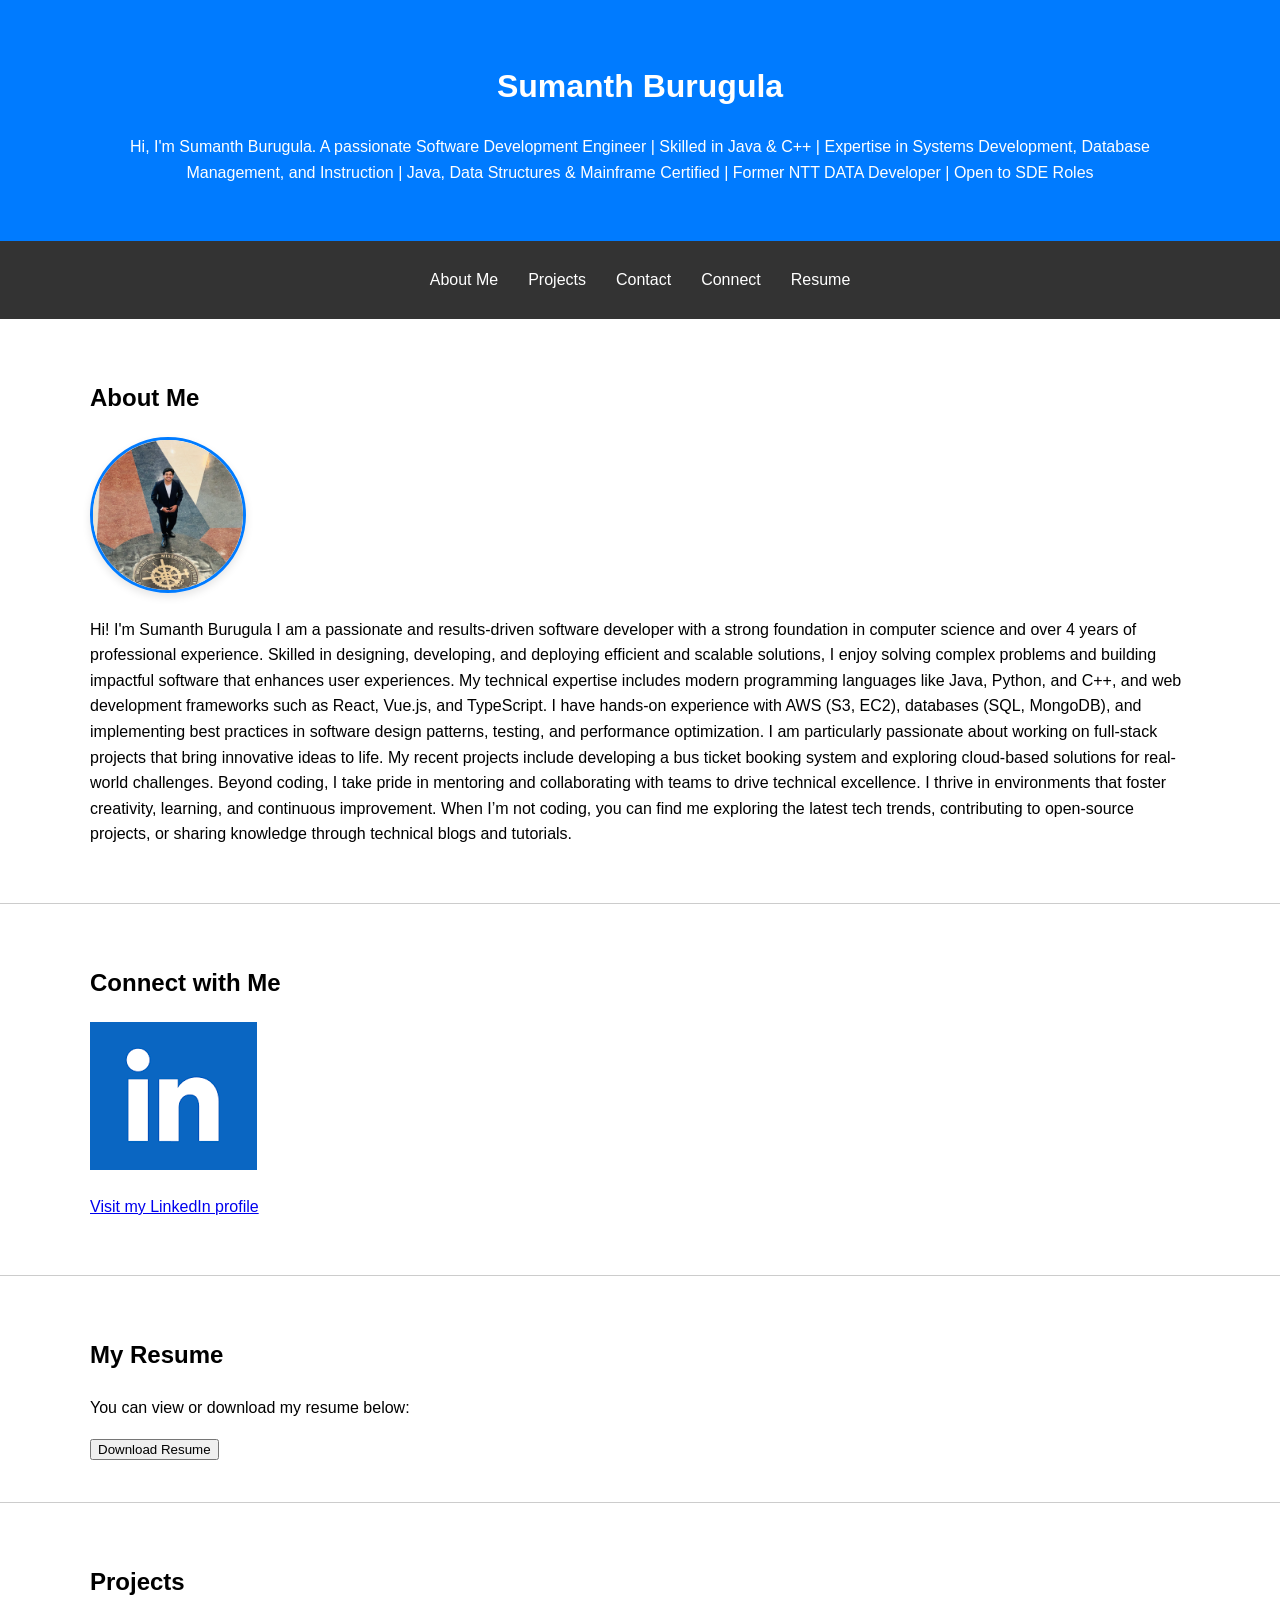
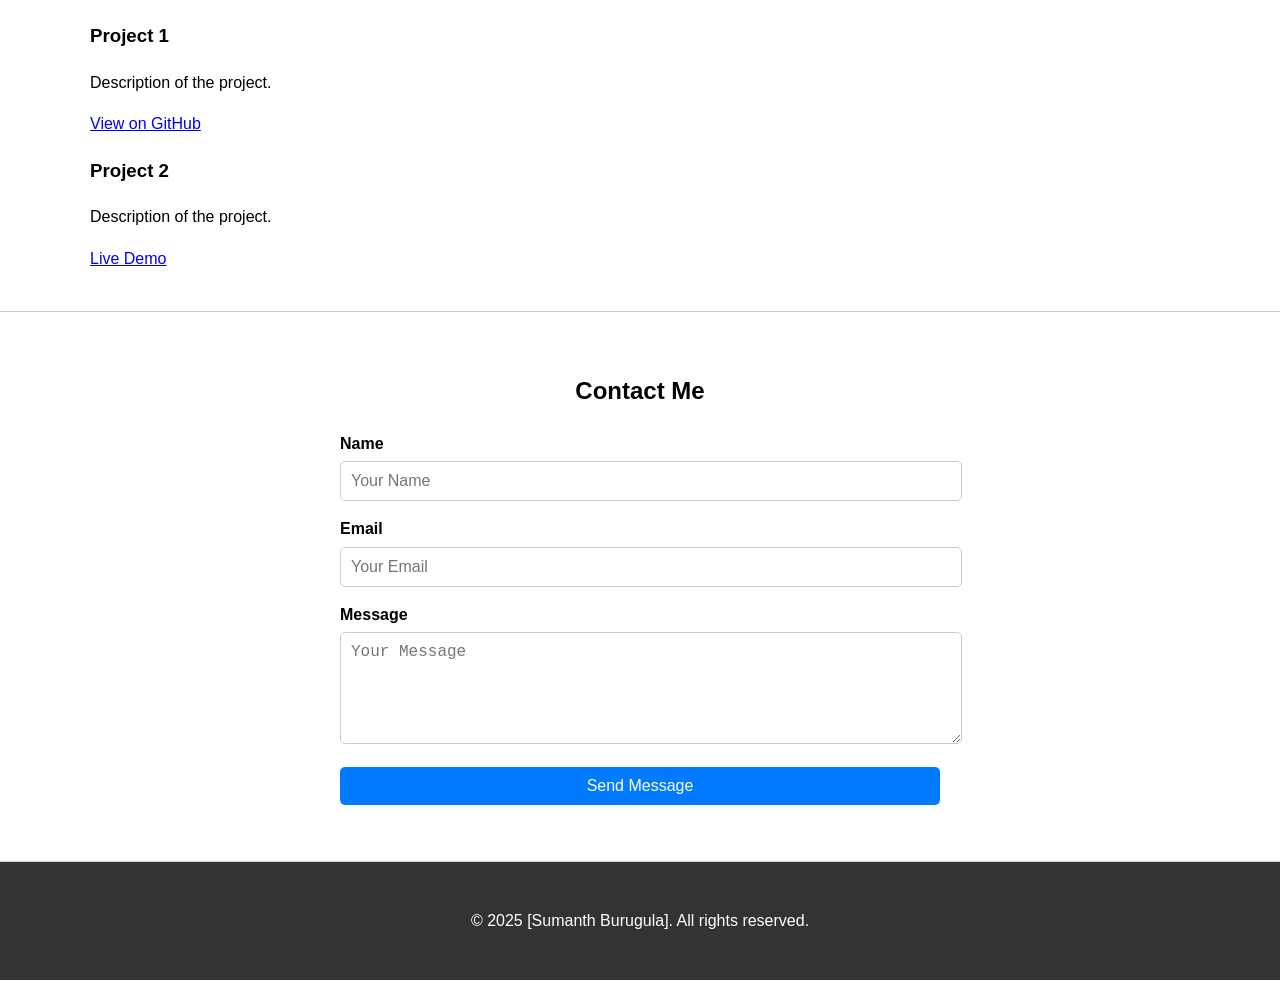
==== index.html @ 8350d774 "Portfoli" ====
<!DOCTYPE html>
<html lang="en">
<head>
  <meta charset="UTF-8">
  <meta name="viewport" content="width=device-width, initial-scale=1.0">
  <meta name="description" content="Your Portfolio">
  <title>Sumanth's Portfolio</title>
  <link rel="stylesheet" href="styles/styles.css">
</head>
<body>
  <header>
    <div class="container">
      <h1>Sumanth Burugula</h1>
      <p>Hi, I'm Sumanth Burugula. A passionate Software Development Engineer | Skilled in Java & C++ | Expertise in Systems Development, Database Management, and Instruction | Java, Data Structures & Mainframe Certified | Former NTT DATA Developer | Open to SDE Roles</p>
    </div>
  </header>
  

  <nav>
    <ul>
      <li><a href="#about">About Me</a></li>
      <li><a href="#projects">Projects</a></li>
      <li><a href="#contact">Contact</a></li>
      <li><a href="#connect">Connect</a></li>
      <li><a href="#resume">Resume</a></li>


    </ul>
  </nav>

  <section id="about">
    <div class="container">
      <h2>About Me</h2>
      <img src="images/Myimage.JPG" alt="Your Name" class="profile-picture">
      <p>Hi! I'm Sumanth Burugula
        I am a passionate and results-driven software developer with a strong foundation in computer science and over 4 years of professional experience. Skilled in designing, developing, and deploying efficient and scalable solutions, I enjoy solving complex problems and building impactful software that enhances user experiences.

My technical expertise includes modern programming languages like Java, Python, and C++, and web development frameworks such as React, Vue.js, and TypeScript. I have hands-on experience with AWS (S3, EC2), databases (SQL, MongoDB), and implementing best practices in software design patterns, testing, and performance optimization.

I am particularly passionate about working on full-stack projects that bring innovative ideas to life. My recent projects include developing a bus ticket booking system and exploring cloud-based solutions for real-world challenges.

Beyond coding, I take pride in mentoring and collaborating with teams to drive technical excellence. I thrive in environments that foster creativity, learning, and continuous improvement.

When I’m not coding, you can find me exploring the latest tech trends, contributing to open-source projects, or sharing knowledge through technical blogs and tutorials.   </div>
  </section>
  <section id="connect">
    <div class="container">
      <h2>Connect with Me</h2>
      <a href="https://www.linkedin.com/in/sumanth-reddy-burugula/" target="_blank">
        <img src="images/linkedin.png" alt="My LinkedIn Profile" class="linkedin-image">
      </a>
      <p>
        <a href="https://www.linkedin.com/in/sumanth-reddy-burugula/" target="_blank">
          Visit my LinkedIn profile
        </a>
      </p>
    </div>
  </section>

  <section id="resume">
    <div class="container">
      <h2>My Resume</h2>
      <p>You can view or download my resume below:</p>
      <a href="files/Resume_Sumanth_B.pdf" download="My_Resume.pdf" class="btn">
        <button>Download Resume</button>
      </a>
    </div>
  </section>
  
  

  <section id="projects">
    <div class="container">
      <h2>Projects</h2>
      <div class="project">
        <h3>Project 1</h3>
        <p>Description of the project.</p>
        <a href="https://github.com/sumanth-burugula/sumanth-burugula" target="_blank">View on GitHub</a>
      </div>
      <div class="project">
        <h3>Project 2</h3>
        <p>Description of the project.</p>
        <a href="Project_Demo_Sample.mp4" target="_blank">Live Demo</a>
      </div>
    </div>
  </section>

  <section id="contact">
    <div class="container">
      <h2>Contact Me</h2>
      <form id="contactForm" action="#" method="POST">
        <label for="name">Name</label>
        <input type="text" id="name" name="name" placeholder="Your Name" required>
  
        <label for="email">Email</label>
        <input type="email" id="email" name="email" placeholder="Your Email" required>
  
        <label for="message">Message</label>
        <textarea id="message" name="message" placeholder="Your Message" rows="5" required></textarea>
  
        <button type="submit">Send Message</button>
      </form>
      <p id="formResponse"></p>
    </div>
  </section>
  

  <footer>
    <div class="container">
      <p>&copy; 2025 [Sumanth Burugula]. All rights reserved.</p>
    </div>
  </footer>

  <script src="scripts/script.js"></script>
</body>
</html>
---- styles/styles.css ----
body {
    font-family: Arial, sans-serif;
    margin: 0;
    padding: 0;
    line-height: 1.6;
  }
  
  header {
    background: #007BFF;
    color: white;
    padding: 20px 0;
    text-align: center;
  }
  
  nav {
    background: #333;
    color: white;
    padding: 10px 0;
  }
  
  nav ul {
    list-style: none;
    display: flex;
    justify-content: center;
    padding: 0;
  }
  
  nav ul li {
    margin: 0 15px;
  }
  
  nav ul li a {
    color: white;
    text-decoration: none;
  }
  
  .container {
    max-width: 1100px;
    margin: 0 auto;
    padding: 20px;
  }
  
  section {
    padding: 20px 0;
    border-bottom: 1px solid #ccc;
  }
  
  footer {
    background: #333;
    color: white;
    text-align: center;
    padding: 10px 0;
  }
  
  form input, form textarea {
    width: 100%;
    margin-bottom: 10px;
    padding: 10px;
  }
  
  form button {
    background: #007BFF;
    color: white;
    padding: 10px 15px;
    border: none;
    cursor: pointer;
  }
  
  form button:hover {
    background: #0056b3;
  }
  #contact {
    padding: 20px 0;
    text-align: center;
  }
  
  #contact h2 {
    margin-bottom: 20px;
  }
  
  form {
    max-width: 600px;
    margin: 0 auto;
    text-align: left;
  }
  
  form label {
    display: block;
    margin-bottom: 5px;
    font-weight: bold;
  }
  
  form input, form textarea {
    width: 100%;
    padding: 10px;
    margin-bottom: 15px;
    border: 1px solid #ccc;
    border-radius: 5px;
    font-size: 16px;
  }
  
  form button {
    display: block;
    width: 100%;
    padding: 10px;
    background-color: #007BFF;
    color: white;
    border: none;
    border-radius: 5px;
    font-size: 16px;
    cursor: pointer;
  }
  
  form button:hover {
    background-color: #0056b3;
  }
  
  #formResponse {
    margin-top: 15px;
    font-size: 16px;
    color: green;
  }
  .about-content {
    display: flex;
    align-items: center;
    gap: 20px;
  }
  
  .profile-picture {
    width: 150px;
    height: 150px;
    border-radius: 50%;
    object-fit: cover;
    border: 3px solid #007BFF;
    box-shadow: 0 4px 8px rgba(0, 0, 0, 0.1);
  }
  
  .about-content p {
    flex: 1;
    font-size: 16px;
    line-height: 1.6;
    color: #333;
  }
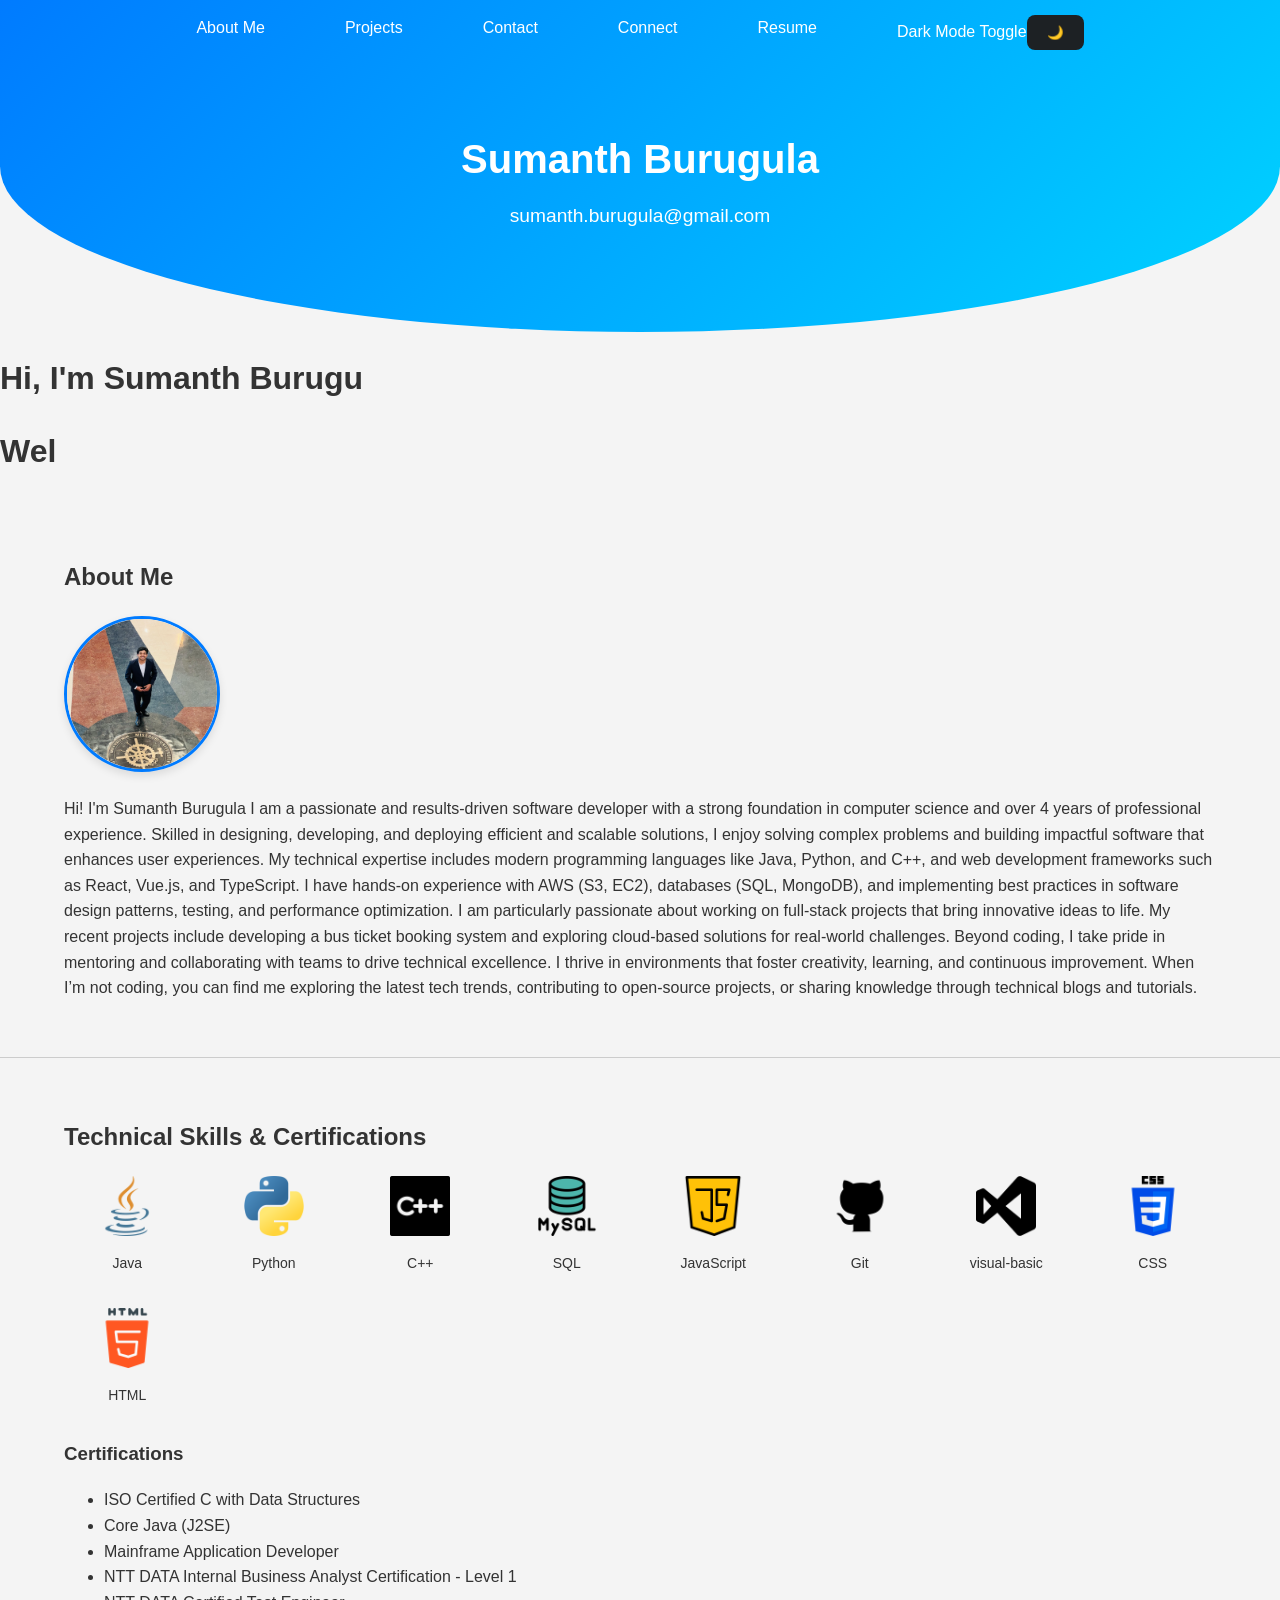
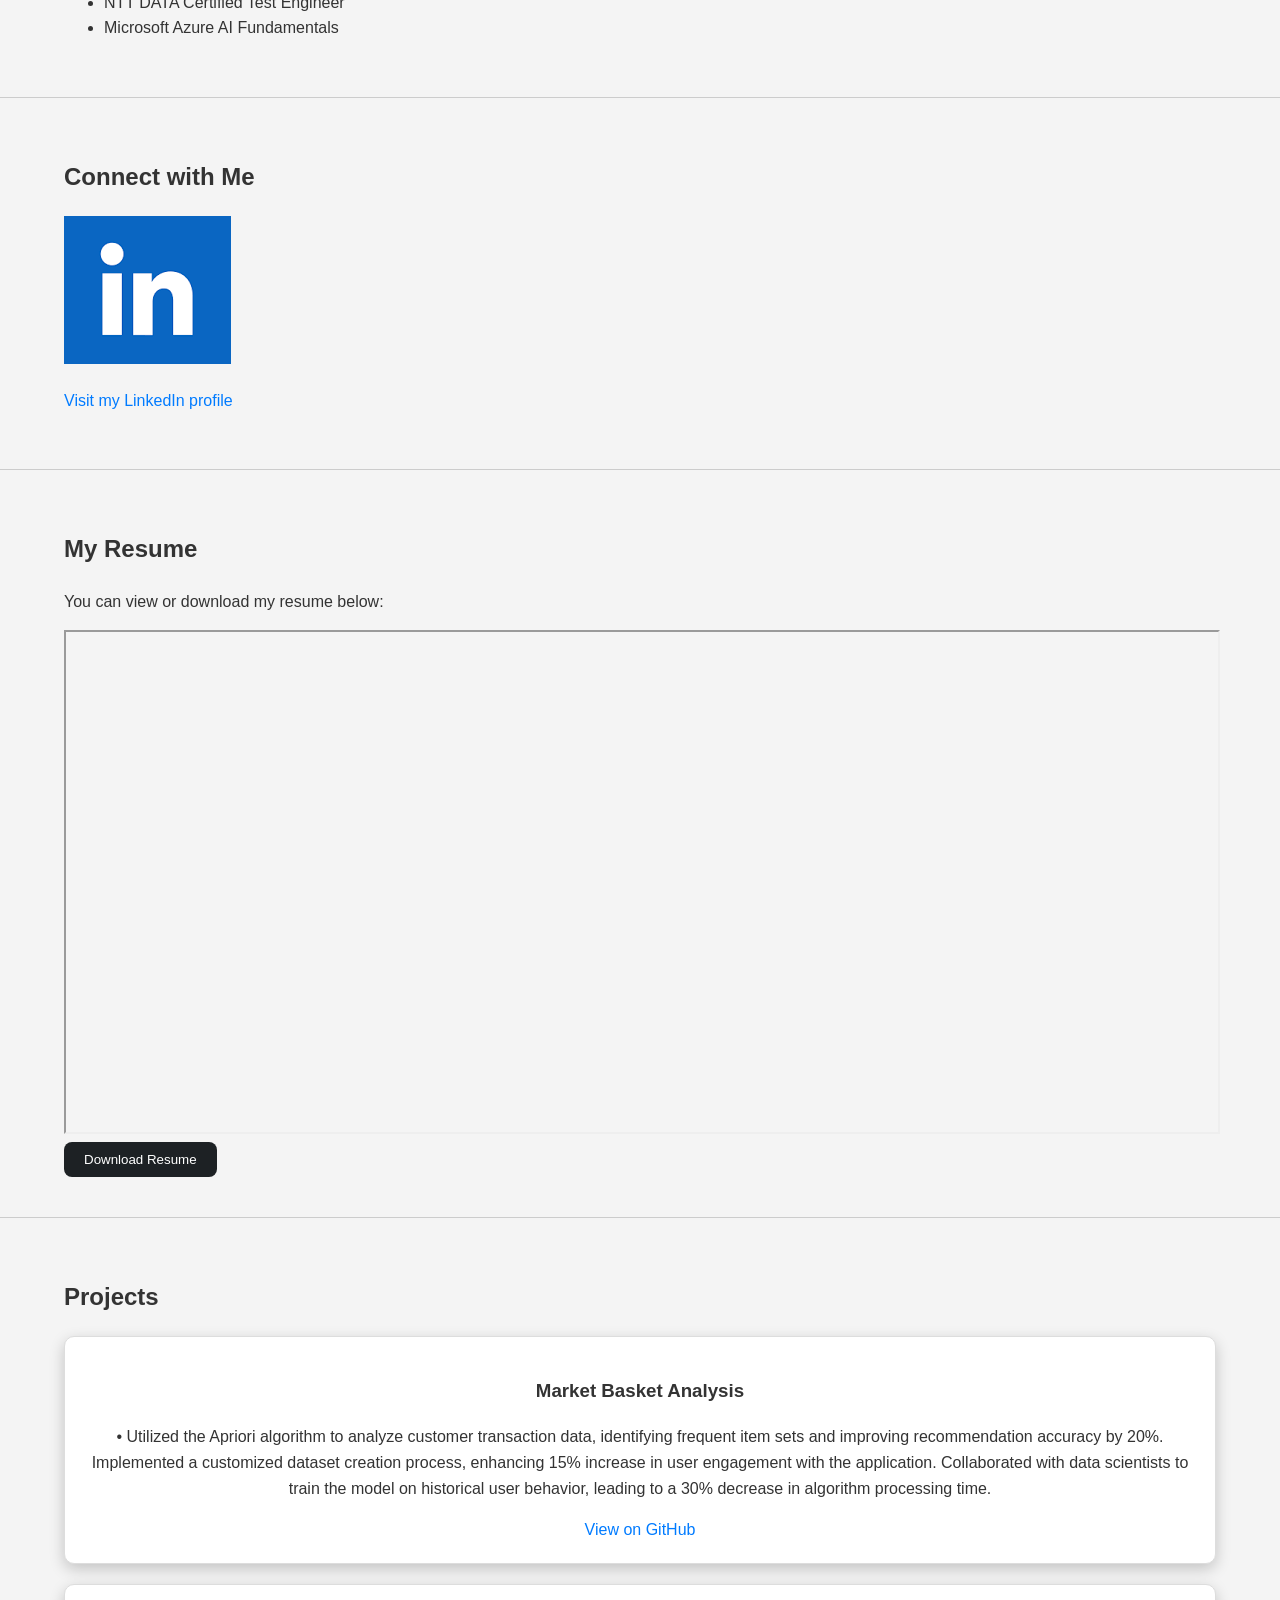
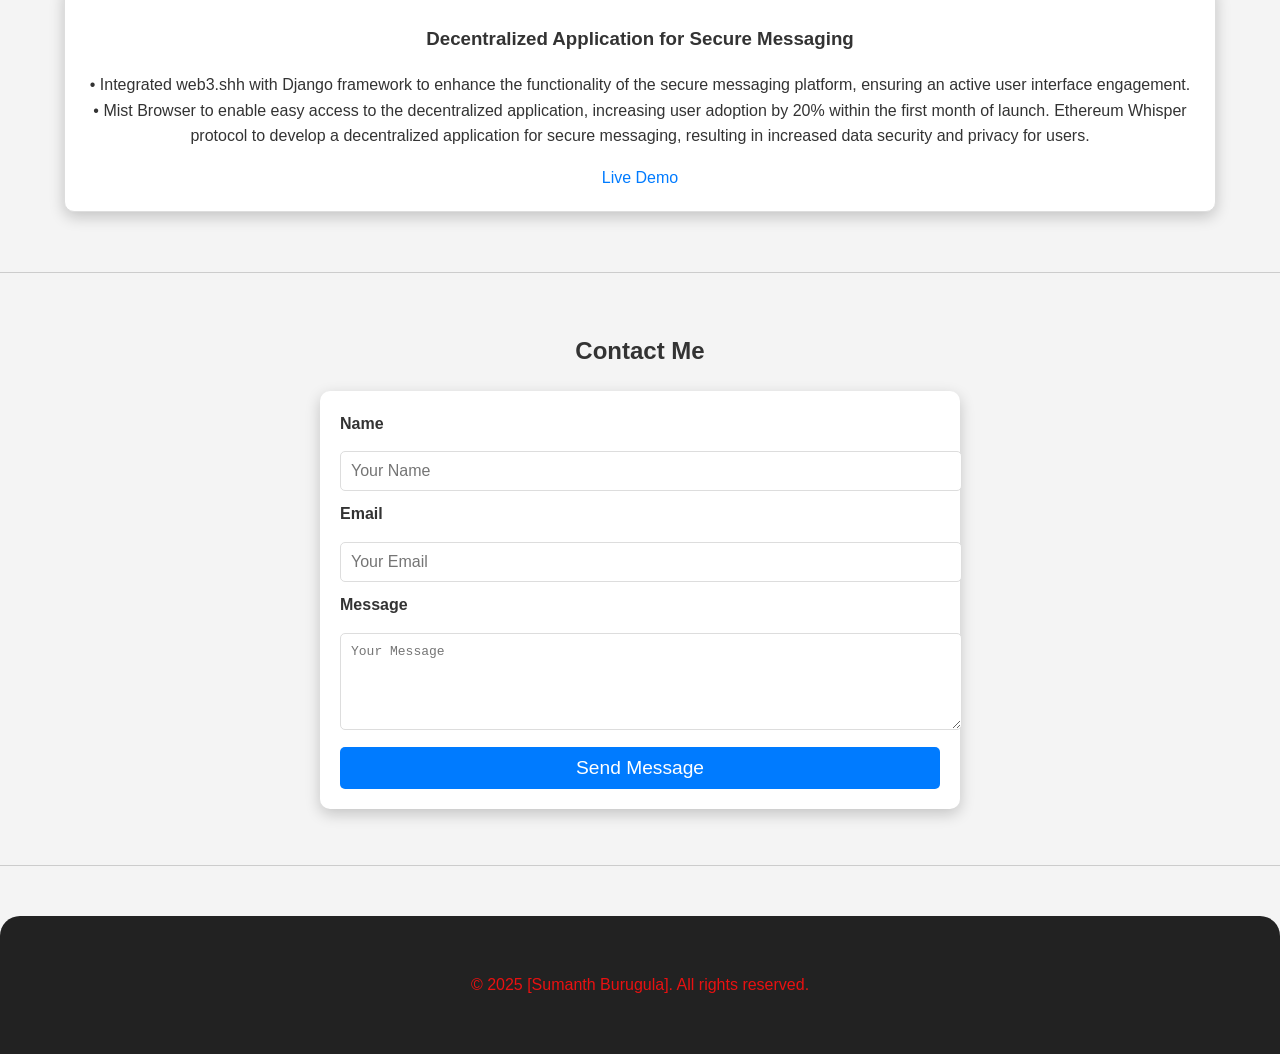
==== commit 276aa7bb: "Portfolio update" ====
--- a/index.html
+++ b/index.html
@@ -5,16 +5,24 @@
   <meta name="viewport" content="width=device-width, initial-scale=1.0">
   <meta name="description" content="Your Portfolio">
   <title>Sumanth's Portfolio</title>
+  
   <link rel="stylesheet" href="styles/styles.css">
 </head>
 <body>
   <header>
-    <div class="container">
+    <div class="container" class="fade-in">
       <h1>Sumanth Burugula</h1>
-      <p>Hi, I'm Sumanth Burugula. A passionate Software Development Engineer | Skilled in Java & C++ | Expertise in Systems Development, Database Management, and Instruction | Java, Data Structures & Mainframe Certified | Former NTT DATA Developer | Open to SDE Roles</p>
-    </div>
+        
+  <p id="email">sumanth.burugula@gmail.com <span id="copyEmail"></span></p>
+
+          </div>
   </header>
-  
+ 
+  <h1 id="typing-text"></h1>
+  <button id="scrollTopBtn">↑</button>
+  <h1 id="hero-text"></h1>
+  
+
 
   <nav>
     <ul>
@@ -23,7 +31,8 @@
       <li><a href="#contact">Contact</a></li>
       <li><a href="#connect">Connect</a></li>
       <li><a href="#resume">Resume</a></li>
-
+      <li><a href="#themeToggle">Dark Mode Toggle<button id="themeToggle">🌙</button></a></li>
+     
 
     </ul>
   </nav>
@@ -43,6 +52,60 @@
 
 When I’m not coding, you can find me exploring the latest tech trends, contributing to open-source projects, or sharing knowledge through technical blogs and tutorials.   </div>
   </section>
+  <section id="skills">
+    <div class="container">
+      <h2>Technical Skills & Certifications</h2>
+      <div class="skills-grid">
+        <div class="skill">
+          <img src="images/java.png" alt="Java">
+          <p>Java</p>
+        </div>
+        <div class="skill">
+          <img src="images/python.png" alt="Python">
+          <p>Python</p>
+        </div>
+        <div class="skill">
+          <img src="images/c.png" alt="C++">
+          <p>C++</p>
+        </div>
+        <div class="skill">
+          <img src="images/mysql.png" alt="SQL">
+          <p>SQL</p>
+        </div>
+        <div class="skill">
+          <img src="images/java-script.png" alt="JavaScript">
+          <p>JavaScript</p>
+        </div>
+        <div class="skill">
+          <img src="images/github.png" alt="Git">
+          <p>Git</p>
+        </div>
+        <div class="skill">
+          <img src="images/visual-basic.png" alt="visual-basic">
+          <p>visual-basic</p>
+        </div>
+        <div class="skill">
+          <img src="images/css.png" alt="css">
+          <p>CSS</p>
+        </div>
+        <div class="skill">
+          <img src="images/html.png" alt="HTML">
+          <p>HTML</p>
+        </div>
+         </div>
+  
+      <h3>Certifications</h3>
+      <ul>
+        <li>ISO Certified C with Data Structures</li>
+        <li>Core Java (J2SE)</li>
+        <li>Mainframe Application Developer</li>
+        <li>NTT DATA Internal Business Analyst Certification - Level 1</li>
+        <li>NTT DATA Certified Test Engineer</li>
+        <li>Microsoft Azure AI Fundamentals</li>
+      </ul>
+    </div>
+  </section>
+  
   <section id="connect">
     <div class="container">
       <h2>Connect with Me</h2>
@@ -57,10 +120,12 @@
     </div>
   </section>
 
+  
   <section id="resume">
     <div class="container">
       <h2>My Resume</h2>
       <p>You can view or download my resume below:</p>
+      <iframe src="files/Resume_Sumanth_B.pdf" width="100%" height="500px"></iframe>
       <a href="files/Resume_Sumanth_B.pdf" download="My_Resume.pdf" class="btn">
         <button>Download Resume</button>
       </a>
@@ -73,17 +138,39 @@
     <div class="container">
       <h2>Projects</h2>
       <div class="project">
-        <h3>Project 1</h3>
-        <p>Description of the project.</p>
+        <h3>Market Basket Analysis</h3>
+        <p>• Utilized the Apriori algorithm to analyze customer transaction data, identifying frequent item sets and improving 
+          recommendation accuracy by 20%. Implemented a customized dataset creation process, enhancing 15% increase in user 
+          engagement with the application. Collaborated with data scientists to train the model on historical user behavior, leading to 
+          a 30% decrease in algorithm processing time. </p>
         <a href="https://github.com/sumanth-burugula/sumanth-burugula" target="_blank">View on GitHub</a>
       </div>
       <div class="project">
-        <h3>Project 2</h3>
-        <p>Description of the project.</p>
+        <h3>Decentralized Application for Secure Messaging</h3>
+        <p>• Integrated web3.shh with Django framework to enhance the functionality of the secure messaging platform, ensuring an 
+          active user interface engagement. 
+          • Mist Browser to enable easy access to the decentralized application, increasing user adoption by 20% within the first month 
+          of launch. Ethereum Whisper protocol to develop a decentralized application for secure messaging, resulting in increased data 
+          security and privacy for users.  </p>
         <a href="Project_Demo_Sample.mp4" target="_blank">Live Demo</a>
-      </div>
-    </div>
-  </section>
+              </div>
+    </div>
+  </section>
+<!-- This is a single-line comment -->
+
+<!-- 
+ <div id="filter-buttons">
+  <button data-category="all">All</button>
+    <button data-category="frontend">Frontend</button>
+    <button data-category="backend">Backend</button>
+  </div>
+This is a multi-line comment.
+You can use it to explain more complex parts of your code.
+-->
+
+ 
+
+  
 
   <section id="contact">
     <div class="container">
--- a/styles/styles.css
+++ b/styles/styles.css
@@ -142,4 +142,300 @@
     color: #333;
   }
     
-  +  .project {
+    position: relative;
+    border: 1px solid #ddd;
+    border-radius: 10px;
+    overflow: hidden;
+    transition: transform 0.3s ease-in-out;
+  }
+  
+  .project:hover {
+    transform: scale(1.05);
+  }
+  
+  .project img {
+    width: 100%;
+    height: auto;
+    transition: opacity 0.3s ease-in-out;
+  }
+  
+  .project:hover img {
+    opacity: 0.7;
+  }
+  .fade-in {
+    opacity: 0;
+    transform: translateY(30px);
+    transition: opacity 0.6s ease-out, transform 0.6s ease-out;
+  }
+  
+  .fade-in.visible {
+    opacity: 1;
+    transform: translateY(0);
+  }
+  body {
+    font-family: 'Poppins', sans-serif;
+    background-color: #f4f4f4;
+    color: #333;
+    margin: 0;
+    padding: 0;
+    line-height: 1.6;
+  }
+  
+  .container {
+    width: 90%;
+    max-width: 1200px;
+    margin: auto;
+    padding: 20px;
+  }
+  
+  h1, h2, h3 {
+    font-weight: 600;
+  }
+  
+  button {
+    background-color: #1d2124;
+    color: white;
+    border: none;
+    padding: 10px 20px;
+    cursor: pointer;
+    border-radius: 8px;
+    transition: background 0.3s ease-in-out;
+  }
+  
+  button:hover {
+    background-color: #0056b3;
+  }
+  header {
+    background: linear-gradient(135deg, #007bff, #00d4ff);
+    color: white;
+    text-align: center;
+    padding: 80px 20px;
+    border-radius: 0 0 50% 50%;
+  }
+  
+  header h1 {
+    font-size: 2.5em;
+    margin-bottom: 10px;
+  }
+  
+  header p {
+    font-size: 1.2em;
+    max-width: 600px;
+    margin: auto;
+  }
+  nav {
+    position: fixed;
+    top: 0;
+    width: 100%;
+    background: rgba(0, 0, 0, 0.85);
+    padding: 15px 0;
+    z-index: 1000;
+  }
+  
+  nav ul {
+    list-style: none;
+    display: flex;
+    justify-content: center;
+    gap: 20px;
+    padding: 0;
+    margin: 0;
+  }
+  
+  nav ul li {
+    display: inline;
+  }
+  
+  nav ul li a {
+    color: white;
+    text-decoration: none;
+    font-weight: 500;
+    padding: 10px 15px;
+    transition: color 0.3s ease-in-out;
+  }
+  
+  nav ul li a:hover {
+    color: #ffcc00;
+  }
+    
+  .project {
+    background: white;
+    border-radius: 10px;
+    box-shadow: 0px 5px 15px rgba(0, 0, 0, 0.2);
+    padding: 20px;
+    margin: 20px 0;
+    text-align: center;
+    transition: transform 0.3s ease-in-out, box-shadow 0.3s ease-in-out;
+  }
+  
+  .project:hover {
+    transform: scale(1.05);
+    box-shadow: 0px 8px 20px rgba(0, 0, 0, 0.3);
+  }
+  
+  .project img {
+    max-width: 100%;
+    border-radius: 10px;
+    margin-bottom: 15px;
+  }
+  form {
+    background: white;
+    padding: 20px;
+    border-radius: 10px;
+    box-shadow: 0px 5px 15px rgba(0, 0, 0, 0.2);
+    max-width: 600px;
+    margin: auto;
+  }
+  
+  form input,
+  form textarea {
+    width: 100%;
+    padding: 10px;
+    margin: 10px 0;
+    border: 1px solid #ddd;
+    border-radius: 5px;
+    font-size: 1em;
+  }
+  
+  form button {
+    width: 100%;
+    padding: 10px;
+    background-color: #007bff;
+    color: white;
+    border: none;
+    font-size: 1.2em;
+    cursor: pointer;
+    transition: background 0.3s ease-in-out;
+  }
+  
+  form button:hover {
+    background-color: #0056b3;
+  }
+  footer {
+    background: #222;
+    color: rgb(233, 17, 17);
+    text-align: center;
+    padding: 20px;
+    margin-top: 50px;
+    border-radius: 20px 20px 0 0;
+  }
+  @media (max-width: 768px) {
+    nav ul {
+      flex-direction: column;
+      text-align: center;
+    }
+  
+    header h1 {
+      font-size: 2em;
+    }
+  
+    .container {
+      width: 95%;
+    }
+  
+    .project {
+      margin: 10px;
+    }
+  
+    form {
+      width: 90%;
+    }
+  }
+  a {
+    color: #007bff;
+    text-decoration: none;
+    transition: color 0.3s ease-in-out;
+  }
+  
+  a:hover {
+    color: #ffcc00;
+  }
+  
+  button {
+    transition: all 0.3s ease-in-out;
+  }
+  
+  button:hover {
+    transform: scale(1.05);
+  }
+  #scrollTopBtn {
+    position: fixed;
+    bottom: 30px;
+    right: 30px;
+    background: #007bff;
+    color: white;
+    border: none;
+    padding: 10px 15px;
+    font-size: 20px;
+    border-radius: 50%;
+    cursor: pointer;
+    display: none;
+    transition: background 0.3s ease-in-out;
+  }
+  
+  #scrollTopBtn:hover {
+    background: #0056b3;
+  }
+      
+      
+  .dark-mode {
+    background-color: #121212;
+    color: #ffffff;
+  }
+  
+  .dark-mode nav {
+    background: #333;
+  }
+  
+  .dark-mode button {
+    background: white;
+    color: black;
+  }
+  .hidden {
+    opacity: 0;
+    transform: translateY(20px);
+    transition: all 0.5s ease-in-out;
+  }
+  
+  .show {
+    opacity: 1;
+    transform: translateY(0);
+  }
+  .skills-grid {
+  display: grid;
+  grid-template-columns: repeat(auto-fit, minmax(120px, 1fr));
+  gap: 20px;
+  text-align: center;
+  margin-top: 20px;
+}
+
+.skill img {
+  width: 60px;
+  height: 60px;
+  object-fit: contain;
+}
+
+.skill p {
+  font-size: 14px;
+  margin-top: 8px;
+}
+
+
+  .skills-grid {
+  display: grid;
+  grid-template-columns: repeat(auto-fit, minmax(120px, 1fr));
+  gap: 20px;
+  text-align: center;
+  margin-top: 20px;
+}
+
+.skill img {
+  width: 60px;
+  height: 60px;
+  object-fit: contain;
+}
+
+.skill p {
+  font-size: 14px;
+  margin-top: 8px;
+}
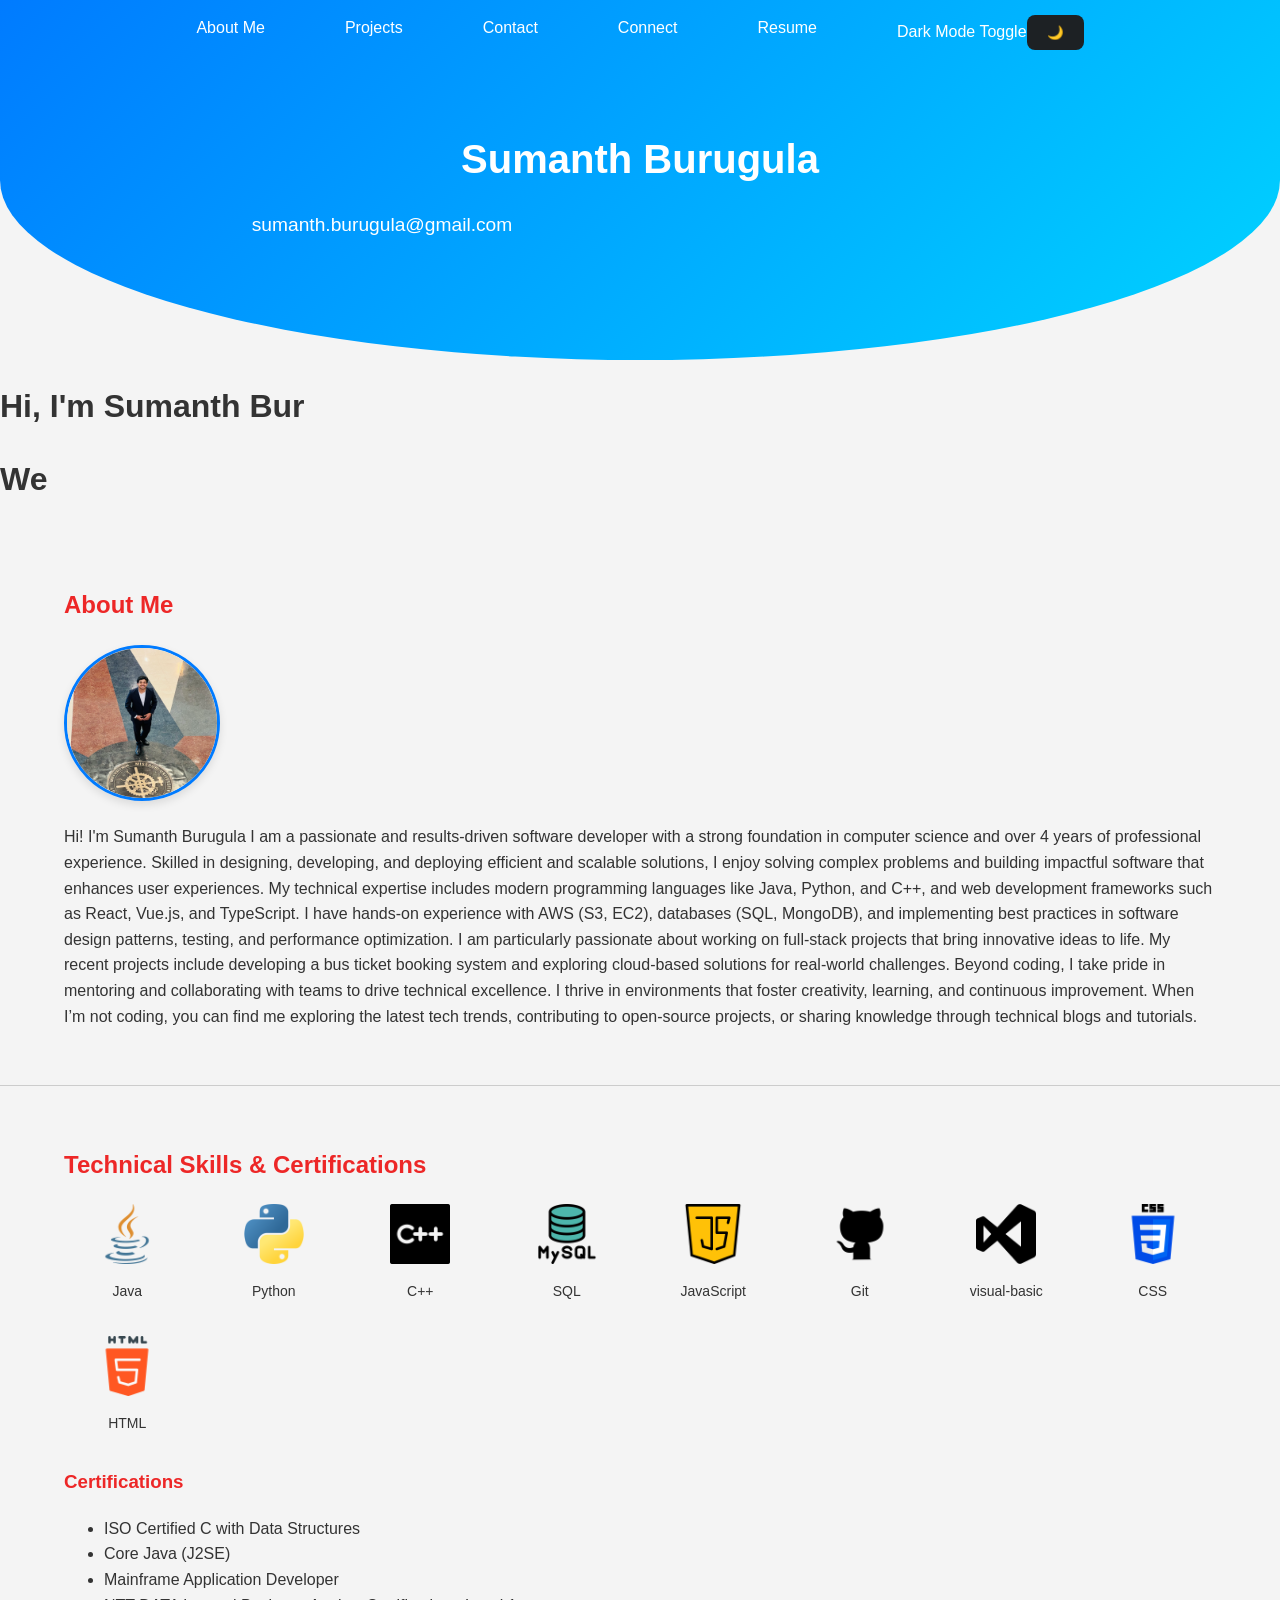
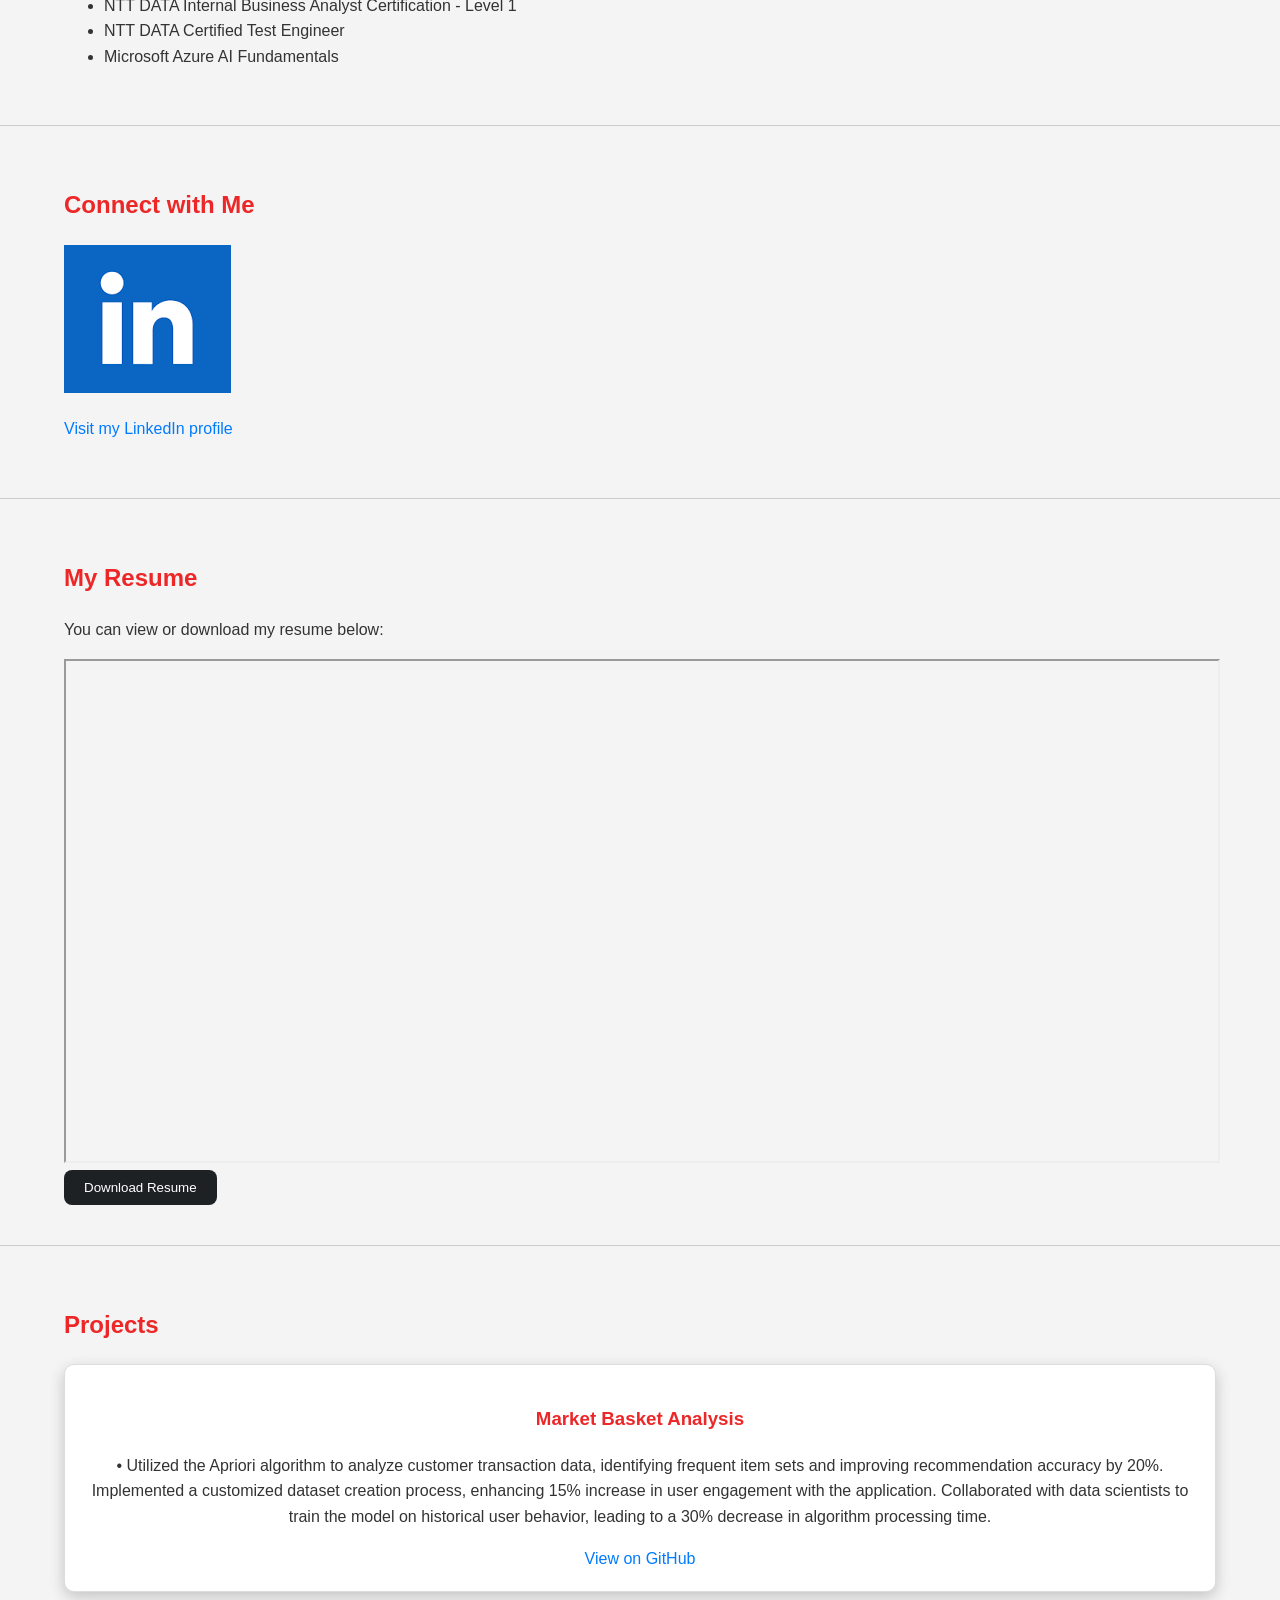
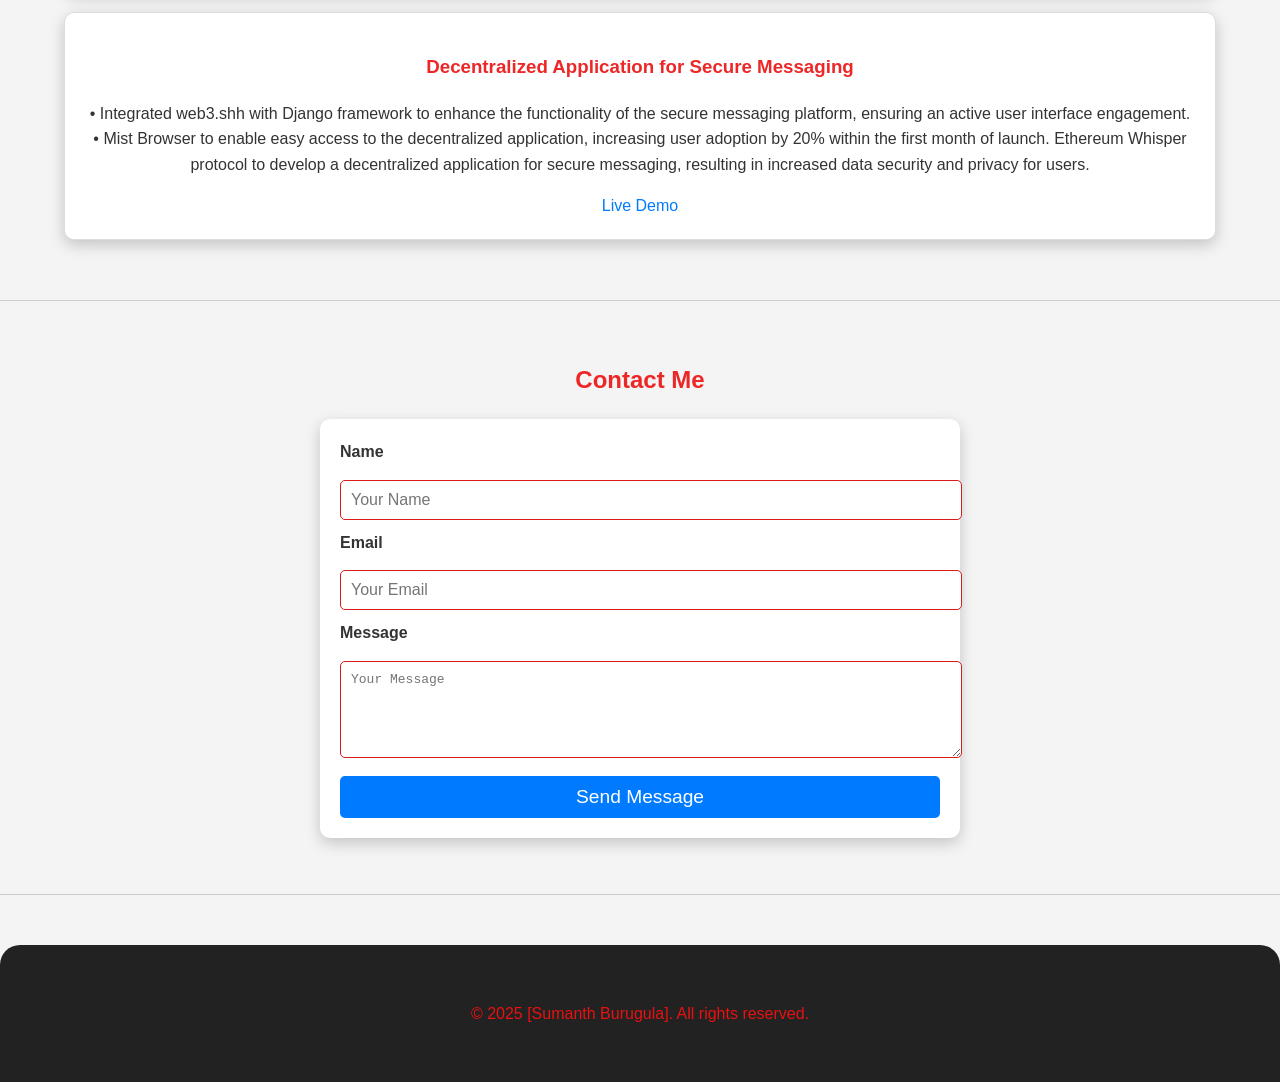
==== commit 314777b9: "updated resume" ====
--- a/index.html
+++ b/index.html
@@ -125,8 +125,8 @@
     <div class="container">
       <h2>My Resume</h2>
       <p>You can view or download my resume below:</p>
-      <iframe src="files/Resume_Sumanth_B.pdf" width="100%" height="500px"></iframe>
-      <a href="files/Resume_Sumanth_B.pdf" download="My_Resume.pdf" class="btn">
+      <iframe src="files/Sumanth_Reddy_Burugula_Resume.pdf" width="100%" height="500px"></iframe>
+      <a href="files/Sumanth_Reddy_Burugula_Resume.pdf" download="My_Resume.pdf" class="btn">
         <button>Download Resume</button>
       </a>
     </div>
--- a/styles/styles.css
+++ b/styles/styles.css
@@ -188,9 +188,15 @@
     margin: auto;
     padding: 20px;
   }
-  
-  h1, h2, h3 {
+
+  h1{
+    font-weight: 700;
+    
+  }
+  
+  h2, h3 {
     font-weight: 600;
+    color: rgb(237, 39, 39);
   }
   
   button {
@@ -222,6 +228,7 @@
   header p {
     font-size: 1.2em;
     max-width: 600px;
+    color:red
     margin: auto;
   }
   nav {
@@ -292,7 +299,7 @@
     width: 100%;
     padding: 10px;
     margin: 10px 0;
-    border: 1px solid #ddd;
+    border: 1px solid #db1b1b;
     border-radius: 5px;
     font-size: 1em;
   }
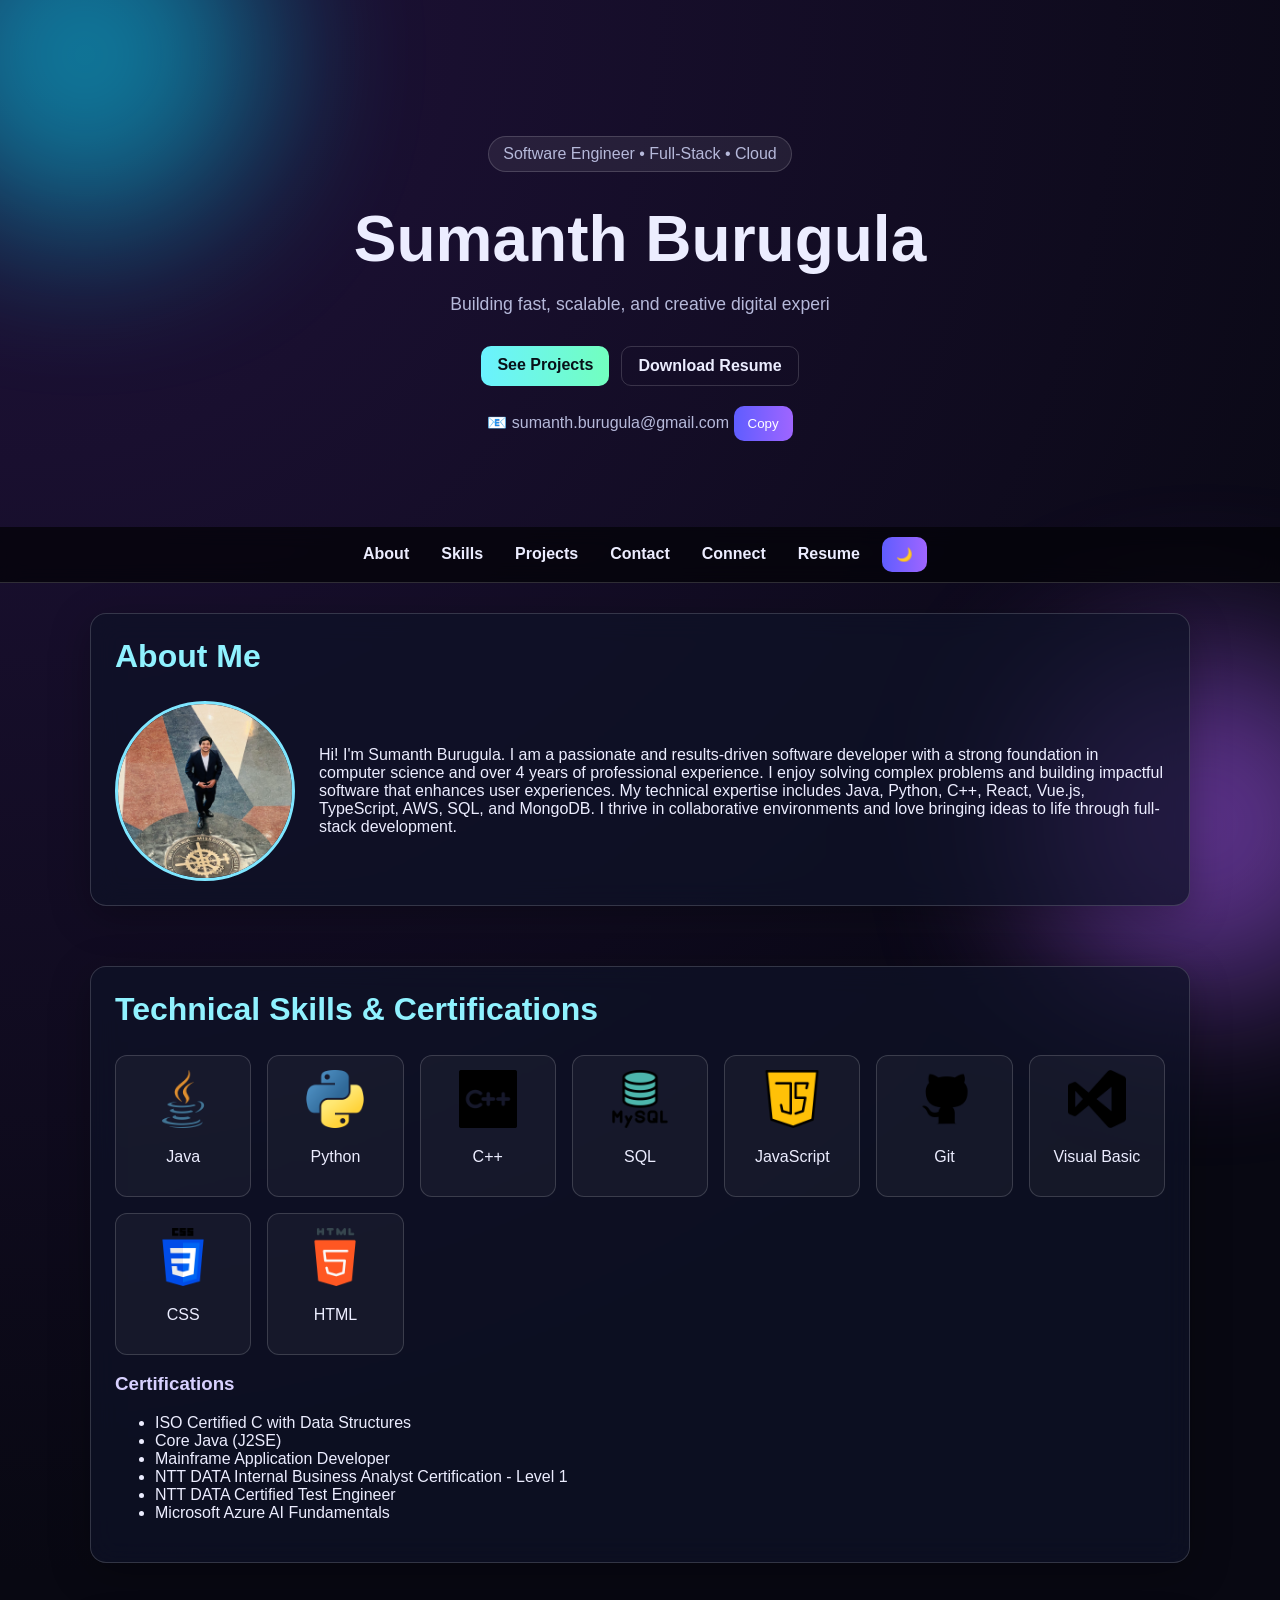
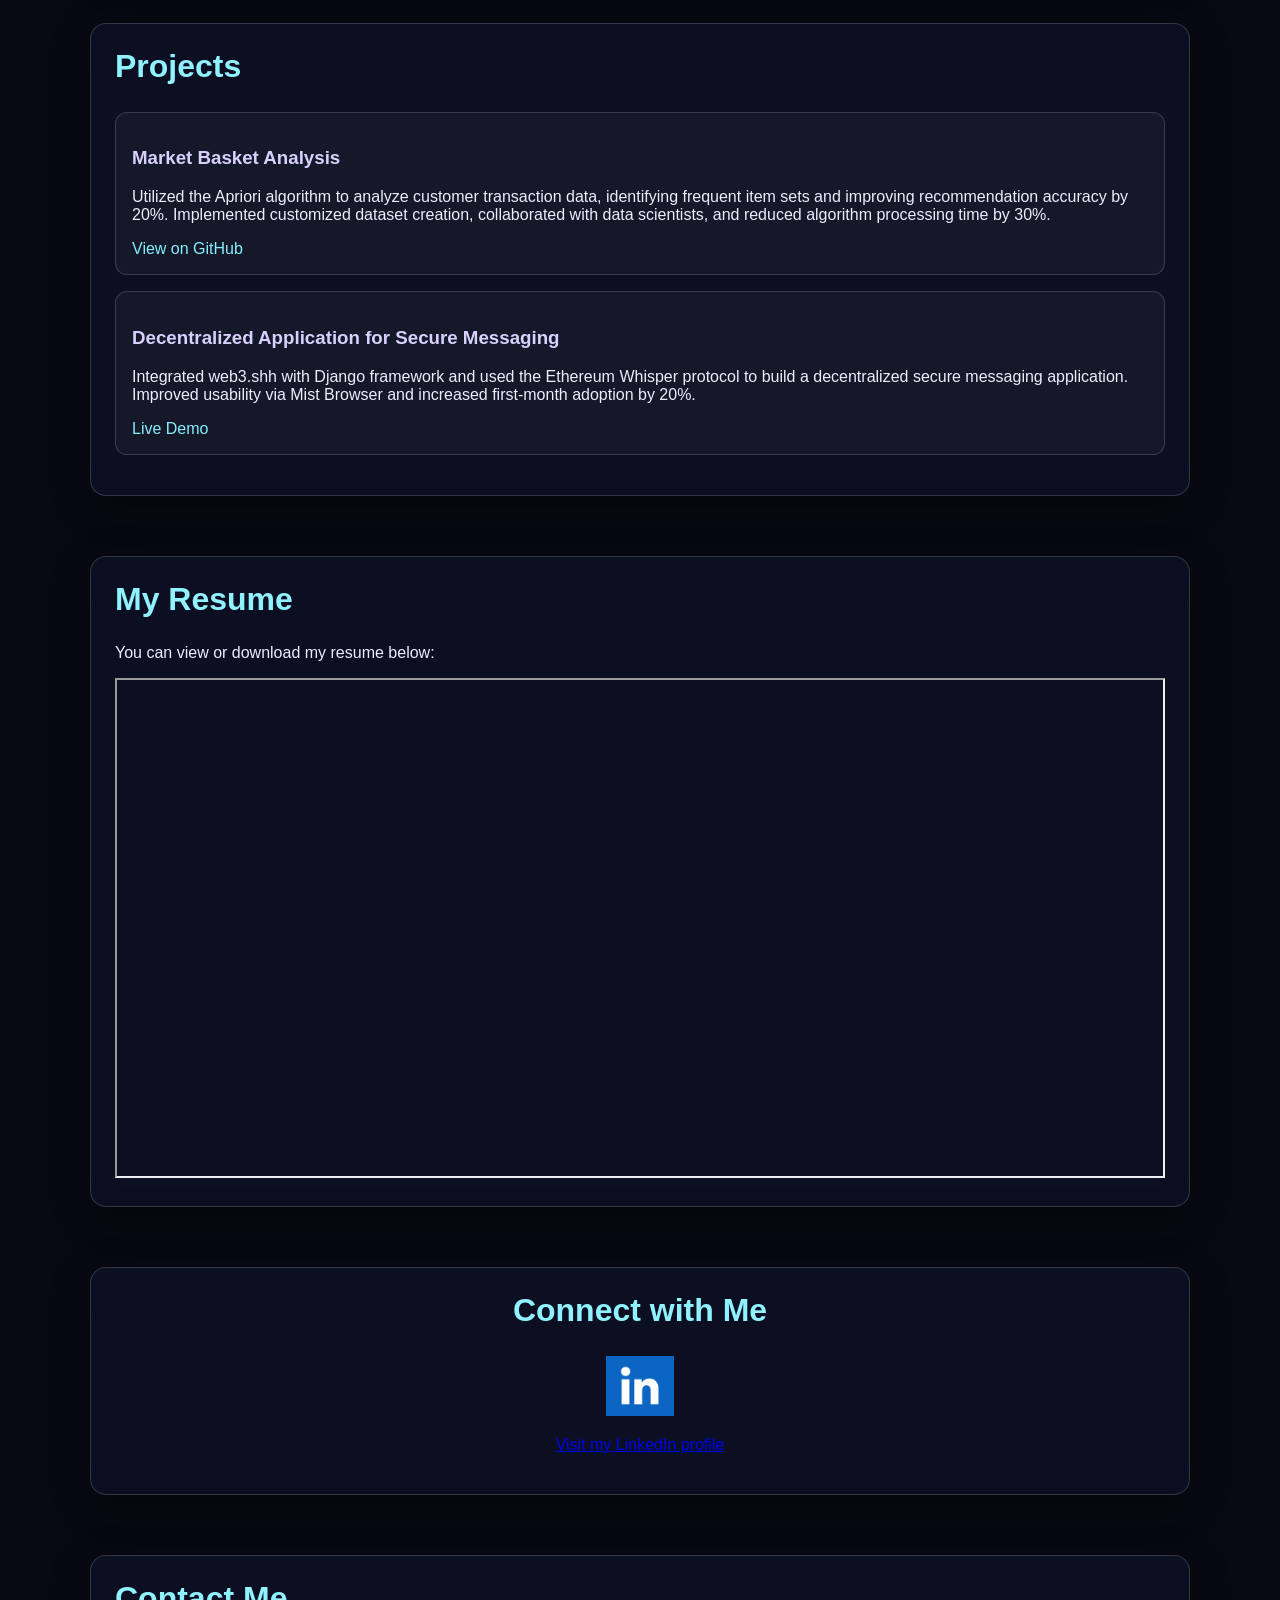
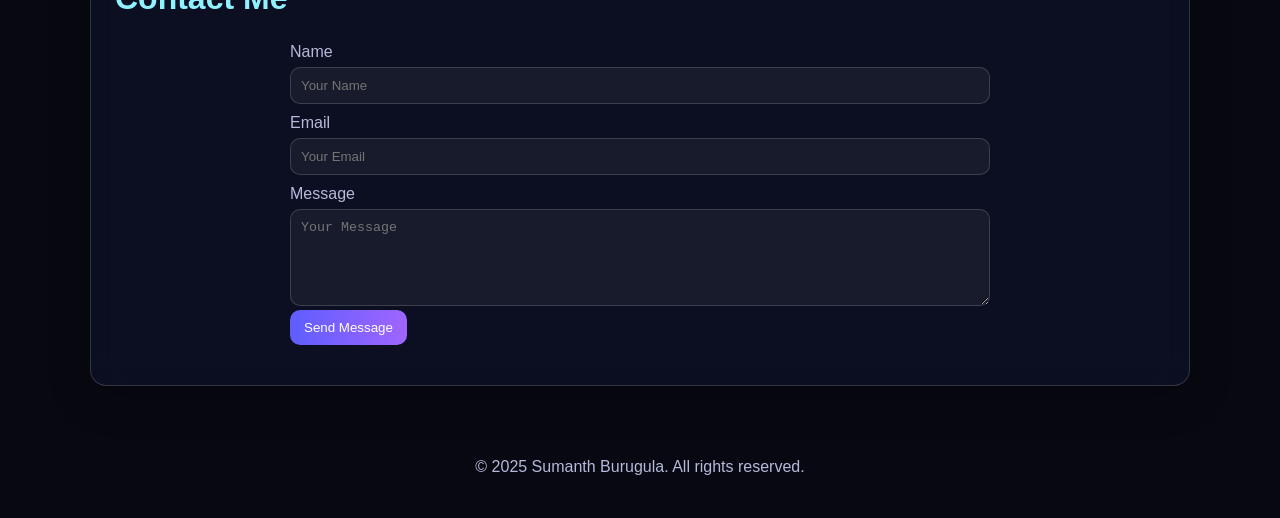
==== commit c4aa9679: "Redesign portfolio with bold modern visual style" ====
--- a/index.html
+++ b/index.html
@@ -3,97 +3,68 @@
 <head>
   <meta charset="UTF-8">
   <meta name="viewport" content="width=device-width, initial-scale=1.0">
-  <meta name="description" content="Your Portfolio">
+  <meta name="description" content="Sumanth Burugula Portfolio">
   <title>Sumanth's Portfolio</title>
-  
   <link rel="stylesheet" href="styles/styles.css">
 </head>
 <body>
-  <header>
-    <div class="container" class="fade-in">
+  <div class="bg-glow bg-glow-one"></div>
+  <div class="bg-glow bg-glow-two"></div>
+
+  <header id="top">
+    <div class="container hero fade-in">
+      <p class="badge">Software Engineer • Full-Stack • Cloud</p>
       <h1>Sumanth Burugula</h1>
-        
-  <p id="email">sumanth.burugula@gmail.com <span id="copyEmail"></span></p>
+      <p class="hero-subtitle" id="typing-text"></p>
+      <div class="hero-actions">
+        <a class="btn" href="#projects">See Projects</a>
+        <a class="btn btn-outline" href="files/Sumanth_Reddy_Burugula_Resume.pdf" download="Sumanth_Burugula_Resume.pdf">Download Resume</a>
+      </div>
+      <p class="email-line">📧 <span id="emailText">sumanth.burugula@gmail.com</span> <button id="copyEmail" type="button">Copy</button></p>
+    </div>
+  </header>
 
-          </div>
-  </header>
- 
-  <h1 id="typing-text"></h1>
-  <button id="scrollTopBtn">↑</button>
-  <h1 id="hero-text"></h1>
-  
-
+  <button id="scrollTopBtn" aria-label="Back to top">↑</button>
 
   <nav>
     <ul>
-      <li><a href="#about">About Me</a></li>
+      <li><a href="#about">About</a></li>
+      <li><a href="#skills">Skills</a></li>
       <li><a href="#projects">Projects</a></li>
       <li><a href="#contact">Contact</a></li>
       <li><a href="#connect">Connect</a></li>
       <li><a href="#resume">Resume</a></li>
-      <li><a href="#themeToggle">Dark Mode Toggle<button id="themeToggle">🌙</button></a></li>
-     
-
+      <li><button id="themeToggle" type="button">🌙</button></li>
     </ul>
   </nav>
 
-  <section id="about">
-    <div class="container">
+  <section id="about" class="fade-in">
+    <div class="container card">
       <h2>About Me</h2>
-      <img src="images/Myimage.JPG" alt="Your Name" class="profile-picture">
-      <p>Hi! I'm Sumanth Burugula
-        I am a passionate and results-driven software developer with a strong foundation in computer science and over 4 years of professional experience. Skilled in designing, developing, and deploying efficient and scalable solutions, I enjoy solving complex problems and building impactful software that enhances user experiences.
+      <div class="about-content">
+        <img src="images/Myimage.JPG" alt="Sumanth Burugula" class="profile-picture">
+        <p>
+          Hi! I'm Sumanth Burugula. I am a passionate and results-driven software developer with a strong foundation in computer science and over 4 years of professional experience. I enjoy solving complex problems and building impactful software that enhances user experiences. My technical expertise includes Java, Python, C++, React, Vue.js, TypeScript, AWS, SQL, and MongoDB. I thrive in collaborative environments and love bringing ideas to life through full-stack development.
+        </p>
+      </div>
+    </div>
+  </section>
 
-My technical expertise includes modern programming languages like Java, Python, and C++, and web development frameworks such as React, Vue.js, and TypeScript. I have hands-on experience with AWS (S3, EC2), databases (SQL, MongoDB), and implementing best practices in software design patterns, testing, and performance optimization.
-
-I am particularly passionate about working on full-stack projects that bring innovative ideas to life. My recent projects include developing a bus ticket booking system and exploring cloud-based solutions for real-world challenges.
-
-Beyond coding, I take pride in mentoring and collaborating with teams to drive technical excellence. I thrive in environments that foster creativity, learning, and continuous improvement.
-
-When I’m not coding, you can find me exploring the latest tech trends, contributing to open-source projects, or sharing knowledge through technical blogs and tutorials.   </div>
-  </section>
-  <section id="skills">
-    <div class="container">
+  <section id="skills" class="fade-in">
+    <div class="container card">
       <h2>Technical Skills & Certifications</h2>
       <div class="skills-grid">
-        <div class="skill">
-          <img src="images/java.png" alt="Java">
-          <p>Java</p>
-        </div>
-        <div class="skill">
-          <img src="images/python.png" alt="Python">
-          <p>Python</p>
-        </div>
-        <div class="skill">
-          <img src="images/c.png" alt="C++">
-          <p>C++</p>
-        </div>
-        <div class="skill">
-          <img src="images/mysql.png" alt="SQL">
-          <p>SQL</p>
-        </div>
-        <div class="skill">
-          <img src="images/java-script.png" alt="JavaScript">
-          <p>JavaScript</p>
-        </div>
-        <div class="skill">
-          <img src="images/github.png" alt="Git">
-          <p>Git</p>
-        </div>
-        <div class="skill">
-          <img src="images/visual-basic.png" alt="visual-basic">
-          <p>visual-basic</p>
-        </div>
-        <div class="skill">
-          <img src="images/css.png" alt="css">
-          <p>CSS</p>
-        </div>
-        <div class="skill">
-          <img src="images/html.png" alt="HTML">
-          <p>HTML</p>
-        </div>
-         </div>
-  
+        <div class="skill"><img src="images/java.png" alt="Java"><p>Java</p></div>
+        <div class="skill"><img src="images/python.png" alt="Python"><p>Python</p></div>
+        <div class="skill"><img src="images/c.png" alt="C++"><p>C++</p></div>
+        <div class="skill"><img src="images/mysql.png" alt="SQL"><p>SQL</p></div>
+        <div class="skill"><img src="images/java-script.png" alt="JavaScript"><p>JavaScript</p></div>
+        <div class="skill"><img src="images/github.png" alt="Git"><p>Git</p></div>
+        <div class="skill"><img src="images/visual-basic.png" alt="Visual Basic"><p>Visual Basic</p></div>
+        <div class="skill"><img src="images/css.png" alt="CSS"><p>CSS</p></div>
+        <div class="skill"><img src="images/html.png" alt="HTML"><p>HTML</p></div>
+      </div>
+
       <h3>Certifications</h3>
       <ul>
         <li>ISO Certified C with Data Structures</li>
@@ -105,96 +76,63 @@
       </ul>
     </div>
   </section>
-  
-  <section id="connect">
-    <div class="container">
-      <h2>Connect with Me</h2>
-      <a href="https://www.linkedin.com/in/sumanth-reddy-burugula/" target="_blank">
-        <img src="images/linkedin.png" alt="My LinkedIn Profile" class="linkedin-image">
-      </a>
-      <p>
-        <a href="https://www.linkedin.com/in/sumanth-reddy-burugula/" target="_blank">
-          Visit my LinkedIn profile
-        </a>
-      </p>
+
+  <section id="projects" class="fade-in">
+    <div class="container card">
+      <h2>Projects</h2>
+      <div class="project">
+        <h3>Market Basket Analysis</h3>
+        <p>Utilized the Apriori algorithm to analyze customer transaction data, identifying frequent item sets and improving recommendation accuracy by 20%. Implemented customized dataset creation, collaborated with data scientists, and reduced algorithm processing time by 30%.</p>
+        <a href="https://github.com/sumanth-burugula/sumanth-burugula" target="_blank" rel="noopener noreferrer">View on GitHub</a>
+      </div>
+      <div class="project">
+        <h3>Decentralized Application for Secure Messaging</h3>
+        <p>Integrated web3.shh with Django framework and used the Ethereum Whisper protocol to build a decentralized secure messaging application. Improved usability via Mist Browser and increased first-month adoption by 20%.</p>
+        <a href="Project_Demo_Sample.mp4" target="_blank">Live Demo</a>
+      </div>
     </div>
   </section>
 
-  
-  <section id="resume">
-    <div class="container">
+  <section id="resume" class="fade-in">
+    <div class="container card">
       <h2>My Resume</h2>
       <p>You can view or download my resume below:</p>
-      <iframe src="files/Sumanth_Reddy_Burugula_Resume.pdf" width="100%" height="500px"></iframe>
-      <a href="files/Sumanth_Reddy_Burugula_Resume.pdf" download="My_Resume.pdf" class="btn">
-        <button>Download Resume</button>
-      </a>
+      <iframe src="files/Sumanth_Reddy_Burugula_Resume.pdf" width="100%" height="500"></iframe>
     </div>
   </section>
-  
-  
 
-  <section id="projects">
-    <div class="container">
-      <h2>Projects</h2>
-      <div class="project">
-        <h3>Market Basket Analysis</h3>
-        <p>• Utilized the Apriori algorithm to analyze customer transaction data, identifying frequent item sets and improving 
-          recommendation accuracy by 20%. Implemented a customized dataset creation process, enhancing 15% increase in user 
-          engagement with the application. Collaborated with data scientists to train the model on historical user behavior, leading to 
-          a 30% decrease in algorithm processing time. </p>
-        <a href="https://github.com/sumanth-burugula/sumanth-burugula" target="_blank">View on GitHub</a>
-      </div>
-      <div class="project">
-        <h3>Decentralized Application for Secure Messaging</h3>
-        <p>• Integrated web3.shh with Django framework to enhance the functionality of the secure messaging platform, ensuring an 
-          active user interface engagement. 
-          • Mist Browser to enable easy access to the decentralized application, increasing user adoption by 20% within the first month 
-          of launch. Ethereum Whisper protocol to develop a decentralized application for secure messaging, resulting in increased data 
-          security and privacy for users.  </p>
-        <a href="Project_Demo_Sample.mp4" target="_blank">Live Demo</a>
-              </div>
+  <section id="connect" class="fade-in">
+    <div class="container card connect-content">
+      <h2>Connect with Me</h2>
+      <a href="https://www.linkedin.com/in/sumanth-reddy-burugula/" target="_blank" rel="noopener noreferrer">
+        <img src="images/linkedin.png" alt="My LinkedIn Profile" class="linkedin-image">
+      </a>
+      <p><a href="https://www.linkedin.com/in/sumanth-reddy-burugula/" target="_blank" rel="noopener noreferrer">Visit my LinkedIn profile</a></p>
     </div>
   </section>
-<!-- This is a single-line comment -->
 
-<!-- 
- <div id="filter-buttons">
-  <button data-category="all">All</button>
-    <button data-category="frontend">Frontend</button>
-    <button data-category="backend">Backend</button>
-  </div>
-This is a multi-line comment.
-You can use it to explain more complex parts of your code.
--->
-
- 
-
-  
-
-  <section id="contact">
-    <div class="container">
+  <section id="contact" class="fade-in">
+    <div class="container card">
       <h2>Contact Me</h2>
       <form id="contactForm" action="#" method="POST">
         <label for="name">Name</label>
         <input type="text" id="name" name="name" placeholder="Your Name" required>
-  
+
         <label for="email">Email</label>
         <input type="email" id="email" name="email" placeholder="Your Email" required>
-  
+
         <label for="message">Message</label>
         <textarea id="message" name="message" placeholder="Your Message" rows="5" required></textarea>
-  
+
         <button type="submit">Send Message</button>
       </form>
       <p id="formResponse"></p>
     </div>
   </section>
-  
 
   <footer>
     <div class="container">
-      <p>&copy; 2025 [Sumanth Burugula]. All rights reserved.</p>
+      <p>&copy; 2025 Sumanth Burugula. All rights reserved.</p>
     </div>
   </footer>
 
--- a/styles/styles.css
+++ b/styles/styles.css
@@ -1,448 +1,231 @@
+:root {
+  --bg: #07070f;
+  --bg-card: rgba(15, 18, 40, 0.72);
+  --text: #ecedff;
+  --muted: #b6b9da;
+  --accent: #6af2ff;
+  --accent-2: #9e67ff;
+  --border: rgba(255, 255, 255, 0.16);
+}
+
+* { box-sizing: border-box; }
+
+html { scroll-behavior: smooth; }
+
 body {
-    font-family: Arial, sans-serif;
-    margin: 0;
-    padding: 0;
-    line-height: 1.6;
-  }
-  
-  header {
-    background: #007BFF;
-    color: white;
-    padding: 20px 0;
-    text-align: center;
-  }
-  
-  nav {
-    background: #333;
-    color: white;
-    padding: 10px 0;
-  }
-  
-  nav ul {
-    list-style: none;
-    display: flex;
-    justify-content: center;
-    padding: 0;
-  }
-  
-  nav ul li {
-    margin: 0 15px;
-  }
-  
-  nav ul li a {
-    color: white;
-    text-decoration: none;
-  }
-  
-  .container {
-    max-width: 1100px;
-    margin: 0 auto;
-    padding: 20px;
-  }
-  
-  section {
-    padding: 20px 0;
-    border-bottom: 1px solid #ccc;
-  }
-  
-  footer {
-    background: #333;
-    color: white;
-    text-align: center;
-    padding: 10px 0;
-  }
-  
-  form input, form textarea {
-    width: 100%;
-    margin-bottom: 10px;
-    padding: 10px;
-  }
-  
-  form button {
-    background: #007BFF;
-    color: white;
-    padding: 10px 15px;
-    border: none;
-    cursor: pointer;
-  }
-  
-  form button:hover {
-    background: #0056b3;
-  }
-  #contact {
-    padding: 20px 0;
-    text-align: center;
-  }
-  
-  #contact h2 {
-    margin-bottom: 20px;
-  }
-  
-  form {
-    max-width: 600px;
-    margin: 0 auto;
-    text-align: left;
-  }
-  
-  form label {
-    display: block;
-    margin-bottom: 5px;
-    font-weight: bold;
-  }
-  
-  form input, form textarea {
-    width: 100%;
-    padding: 10px;
-    margin-bottom: 15px;
-    border: 1px solid #ccc;
-    border-radius: 5px;
-    font-size: 16px;
-  }
-  
-  form button {
-    display: block;
-    width: 100%;
-    padding: 10px;
-    background-color: #007BFF;
-    color: white;
-    border: none;
-    border-radius: 5px;
-    font-size: 16px;
-    cursor: pointer;
-  }
-  
-  form button:hover {
-    background-color: #0056b3;
-  }
-  
-  #formResponse {
-    margin-top: 15px;
-    font-size: 16px;
-    color: green;
-  }
-  .about-content {
-    display: flex;
-    align-items: center;
-    gap: 20px;
-  }
-  
-  .profile-picture {
-    width: 150px;
-    height: 150px;
-    border-radius: 50%;
-    object-fit: cover;
-    border: 3px solid #007BFF;
-    box-shadow: 0 4px 8px rgba(0, 0, 0, 0.1);
-  }
-  
-  .about-content p {
-    flex: 1;
-    font-size: 16px;
-    line-height: 1.6;
-    color: #333;
-  }
-    
-  .project {
-    position: relative;
-    border: 1px solid #ddd;
-    border-radius: 10px;
-    overflow: hidden;
-    transition: transform 0.3s ease-in-out;
-  }
-  
-  .project:hover {
-    transform: scale(1.05);
-  }
-  
-  .project img {
-    width: 100%;
-    height: auto;
-    transition: opacity 0.3s ease-in-out;
-  }
-  
-  .project:hover img {
-    opacity: 0.7;
-  }
-  .fade-in {
-    opacity: 0;
-    transform: translateY(30px);
-    transition: opacity 0.6s ease-out, transform 0.6s ease-out;
-  }
-  
-  .fade-in.visible {
-    opacity: 1;
-    transform: translateY(0);
-  }
-  body {
-    font-family: 'Poppins', sans-serif;
-    background-color: #f4f4f4;
-    color: #333;
-    margin: 0;
-    padding: 0;
-    line-height: 1.6;
-  }
-  
-  .container {
-    width: 90%;
-    max-width: 1200px;
-    margin: auto;
-    padding: 20px;
-  }
-
-  h1{
-    font-weight: 700;
-    
-  }
-  
-  h2, h3 {
-    font-weight: 600;
-    color: rgb(237, 39, 39);
-  }
-  
-  button {
-    background-color: #1d2124;
-    color: white;
-    border: none;
-    padding: 10px 20px;
-    cursor: pointer;
-    border-radius: 8px;
-    transition: background 0.3s ease-in-out;
-  }
-  
-  button:hover {
-    background-color: #0056b3;
-  }
-  header {
-    background: linear-gradient(135deg, #007bff, #00d4ff);
-    color: white;
-    text-align: center;
-    padding: 80px 20px;
-    border-radius: 0 0 50% 50%;
-  }
-  
-  header h1 {
-    font-size: 2.5em;
-    margin-bottom: 10px;
-  }
-  
-  header p {
-    font-size: 1.2em;
-    max-width: 600px;
-    color:red
-    margin: auto;
-  }
-  nav {
-    position: fixed;
-    top: 0;
-    width: 100%;
-    background: rgba(0, 0, 0, 0.85);
-    padding: 15px 0;
-    z-index: 1000;
-  }
-  
-  nav ul {
-    list-style: none;
-    display: flex;
-    justify-content: center;
-    gap: 20px;
-    padding: 0;
-    margin: 0;
-  }
-  
-  nav ul li {
-    display: inline;
-  }
-  
-  nav ul li a {
-    color: white;
-    text-decoration: none;
-    font-weight: 500;
-    padding: 10px 15px;
-    transition: color 0.3s ease-in-out;
-  }
-  
-  nav ul li a:hover {
-    color: #ffcc00;
-  }
-    
-  .project {
-    background: white;
-    border-radius: 10px;
-    box-shadow: 0px 5px 15px rgba(0, 0, 0, 0.2);
-    padding: 20px;
-    margin: 20px 0;
-    text-align: center;
-    transition: transform 0.3s ease-in-out, box-shadow 0.3s ease-in-out;
-  }
-  
-  .project:hover {
-    transform: scale(1.05);
-    box-shadow: 0px 8px 20px rgba(0, 0, 0, 0.3);
-  }
-  
-  .project img {
-    max-width: 100%;
-    border-radius: 10px;
-    margin-bottom: 15px;
-  }
-  form {
-    background: white;
-    padding: 20px;
-    border-radius: 10px;
-    box-shadow: 0px 5px 15px rgba(0, 0, 0, 0.2);
-    max-width: 600px;
-    margin: auto;
-  }
-  
-  form input,
-  form textarea {
-    width: 100%;
-    padding: 10px;
-    margin: 10px 0;
-    border: 1px solid #db1b1b;
-    border-radius: 5px;
-    font-size: 1em;
-  }
-  
-  form button {
-    width: 100%;
-    padding: 10px;
-    background-color: #007bff;
-    color: white;
-    border: none;
-    font-size: 1.2em;
-    cursor: pointer;
-    transition: background 0.3s ease-in-out;
-  }
-  
-  form button:hover {
-    background-color: #0056b3;
-  }
-  footer {
-    background: #222;
-    color: rgb(233, 17, 17);
-    text-align: center;
-    padding: 20px;
-    margin-top: 50px;
-    border-radius: 20px 20px 0 0;
-  }
-  @media (max-width: 768px) {
-    nav ul {
-      flex-direction: column;
-      text-align: center;
-    }
-  
-    header h1 {
-      font-size: 2em;
-    }
-  
-    .container {
-      width: 95%;
-    }
-  
-    .project {
-      margin: 10px;
-    }
-  
-    form {
-      width: 90%;
-    }
-  }
-  a {
-    color: #007bff;
-    text-decoration: none;
-    transition: color 0.3s ease-in-out;
-  }
-  
-  a:hover {
-    color: #ffcc00;
-  }
-  
-  button {
-    transition: all 0.3s ease-in-out;
-  }
-  
-  button:hover {
-    transform: scale(1.05);
-  }
-  #scrollTopBtn {
-    position: fixed;
-    bottom: 30px;
-    right: 30px;
-    background: #007bff;
-    color: white;
-    border: none;
-    padding: 10px 15px;
-    font-size: 20px;
-    border-radius: 50%;
-    cursor: pointer;
-    display: none;
-    transition: background 0.3s ease-in-out;
-  }
-  
-  #scrollTopBtn:hover {
-    background: #0056b3;
-  }
-      
-      
-  .dark-mode {
-    background-color: #121212;
-    color: #ffffff;
-  }
-  
-  .dark-mode nav {
-    background: #333;
-  }
-  
-  .dark-mode button {
-    background: white;
-    color: black;
-  }
-  .hidden {
-    opacity: 0;
-    transform: translateY(20px);
-    transition: all 0.5s ease-in-out;
-  }
-  
-  .show {
-    opacity: 1;
-    transform: translateY(0);
-  }
-  .skills-grid {
+  margin: 0;
+  font-family: 'Segoe UI', Tahoma, Geneva, Verdana, sans-serif;
+  color: var(--text);
+  background: radial-gradient(circle at top left, #20123b, #080812 40%), var(--bg);
+}
+
+.bg-glow {
+  position: fixed;
+  width: 350px;
+  height: 350px;
+  border-radius: 50%;
+  z-index: -1;
+  filter: blur(80px);
+  opacity: 0.5;
+}
+
+.bg-glow-one { background: #00e0ff; top: -120px; left: -90px; }
+.bg-glow-two { background: #ae5dff; right: -100px; bottom: -100px; }
+
+.container { max-width: 1100px; margin: auto; padding: 0 20px; }
+
+header {
+  padding: 120px 0 70px;
+}
+
+.hero { text-align: center; }
+.badge {
+  display: inline-block;
+  padding: 8px 14px;
+  border: 1px solid var(--border);
+  border-radius: 999px;
+  background: rgba(255, 255, 255, 0.07);
+  color: var(--muted);
+}
+
+h1 { font-size: clamp(2.2rem, 5vw, 4.4rem); margin: 14px 0; }
+h2 { font-size: 2rem; margin-top: 0; color: #90f2ff; }
+h3 { color: #d8d1ff; }
+
+.hero-subtitle { min-height: 32px; color: var(--muted); font-size: 1.1rem; }
+
+.hero-actions {
+  display: flex;
+  justify-content: center;
+  gap: 12px;
+  flex-wrap: wrap;
+  margin: 20px 0;
+}
+
+.btn {
+  text-decoration: none;
+  color: #081018;
+  background: linear-gradient(90deg, var(--accent), #72ffbf);
+  padding: 10px 16px;
+  border-radius: 10px;
+  font-weight: 700;
+}
+
+.btn-outline {
+  background: transparent;
+  color: var(--text);
+  border: 1px solid var(--border);
+}
+
+.email-line { color: var(--muted); }
+
+#copyEmail,
+#themeToggle,
+form button,
+#scrollTopBtn {
+  border: none;
+  background: linear-gradient(90deg, #5f5dff, #9f65ff);
+  color: white;
+  padding: 10px 14px;
+  border-radius: 10px;
+  cursor: pointer;
+  transition: transform 0.2s ease;
+}
+
+#copyEmail:hover,
+#themeToggle:hover,
+form button:hover,
+#scrollTopBtn:hover { transform: translateY(-2px) scale(1.02); }
+
+nav {
+  position: sticky;
+  top: 0;
+  z-index: 10;
+  backdrop-filter: blur(10px);
+  background: rgba(4, 4, 8, 0.74);
+  border-bottom: 1px solid var(--border);
+}
+
+nav ul {
+  margin: 0;
+  padding: 10px 20px;
+  display: flex;
+  justify-content: center;
+  align-items: center;
+  gap: 12px;
+  list-style: none;
+  flex-wrap: wrap;
+}
+
+nav a {
+  text-decoration: none;
+  color: var(--text);
+  font-weight: 600;
+  padding: 8px 10px;
+  border-radius: 8px;
+}
+
+nav a:hover { background: rgba(255,255,255,0.1); }
+
+section { padding: 30px 0; }
+
+.card {
+  border: 1px solid var(--border);
+  border-radius: 16px;
+  background: var(--bg-card);
+  backdrop-filter: blur(14px);
+  padding: 24px;
+  box-shadow: 0 10px 40px rgba(0, 0, 0, 0.28);
+}
+
+.about-content {
+  display: grid;
+  grid-template-columns: 180px 1fr;
+  gap: 24px;
+  align-items: center;
+}
+
+.profile-picture {
+  width: 180px;
+  height: 180px;
+  border-radius: 50%;
+  object-fit: cover;
+  border: 3px solid #7fe6ff;
+}
+
+.skills-grid {
   display: grid;
   grid-template-columns: repeat(auto-fit, minmax(120px, 1fr));
-  gap: 20px;
+  gap: 16px;
+}
+
+.skill {
+  border: 1px solid var(--border);
+  border-radius: 12px;
+  padding: 14px;
   text-align: center;
-  margin-top: 20px;
-}
-
-.skill img {
-  width: 60px;
-  height: 60px;
-  object-fit: contain;
-}
-
-.skill p {
-  font-size: 14px;
-  margin-top: 8px;
-}
-
-
-  .skills-grid {
-  display: grid;
-  grid-template-columns: repeat(auto-fit, minmax(120px, 1fr));
-  gap: 20px;
+  background: rgba(255,255,255,0.04);
+}
+
+.skill img { width: 58px; height: 58px; object-fit: contain; }
+
+.project {
+  border: 1px solid var(--border);
+  border-radius: 12px;
+  padding: 16px;
+  margin-bottom: 16px;
+  transition: transform 0.2s ease;
+  background: rgba(255,255,255,0.04);
+}
+
+.project:hover { transform: translateY(-5px); }
+.project a { color: #86efff; text-decoration: none; }
+
+.connect-content { text-align: center; }
+.linkedin-image { width: 68px; }
+
+form { max-width: 700px; margin: auto; }
+form label { display: block; margin: 10px 0 6px; color: var(--muted); }
+form input, form textarea {
+  width: 100%;
+  padding: 10px;
+  border-radius: 10px;
+  border: 1px solid var(--border);
+  background: rgba(255,255,255,0.05);
+  color: var(--text);
+}
+
+#formResponse { color: #74ffc5; }
+
+#scrollTopBtn {
+  position: fixed;
+  right: 18px;
+  bottom: 18px;
+  display: none;
+}
+
+footer {
   text-align: center;
-  margin-top: 20px;
-}
-
-.skill img {
-  width: 60px;
-  height: 60px;
-  object-fit: contain;
-}
-
-.skill p {
-  font-size: 14px;
-  margin-top: 8px;
-}
+  padding: 26px 0;
+  color: var(--muted);
+}
+
+.fade-in {
+  opacity: 0;
+  transform: translateY(24px);
+  transition: opacity 0.55s ease, transform 0.55s ease;
+}
+.fade-in.visible { opacity: 1; transform: translateY(0); }
+
+body.dark-mode {
+  --bg: #f4f8ff;
+  --bg-card: rgba(255, 255, 255, 0.8);
+  --text: #11172d;
+  --muted: #3f496f;
+  --border: rgba(0, 0, 0, 0.14);
+  background: linear-gradient(180deg, #ecf3ff, #d9e7ff);
+}
+
+@media (max-width: 760px) {
+  .about-content { grid-template-columns: 1fr; justify-items: center; }
+}
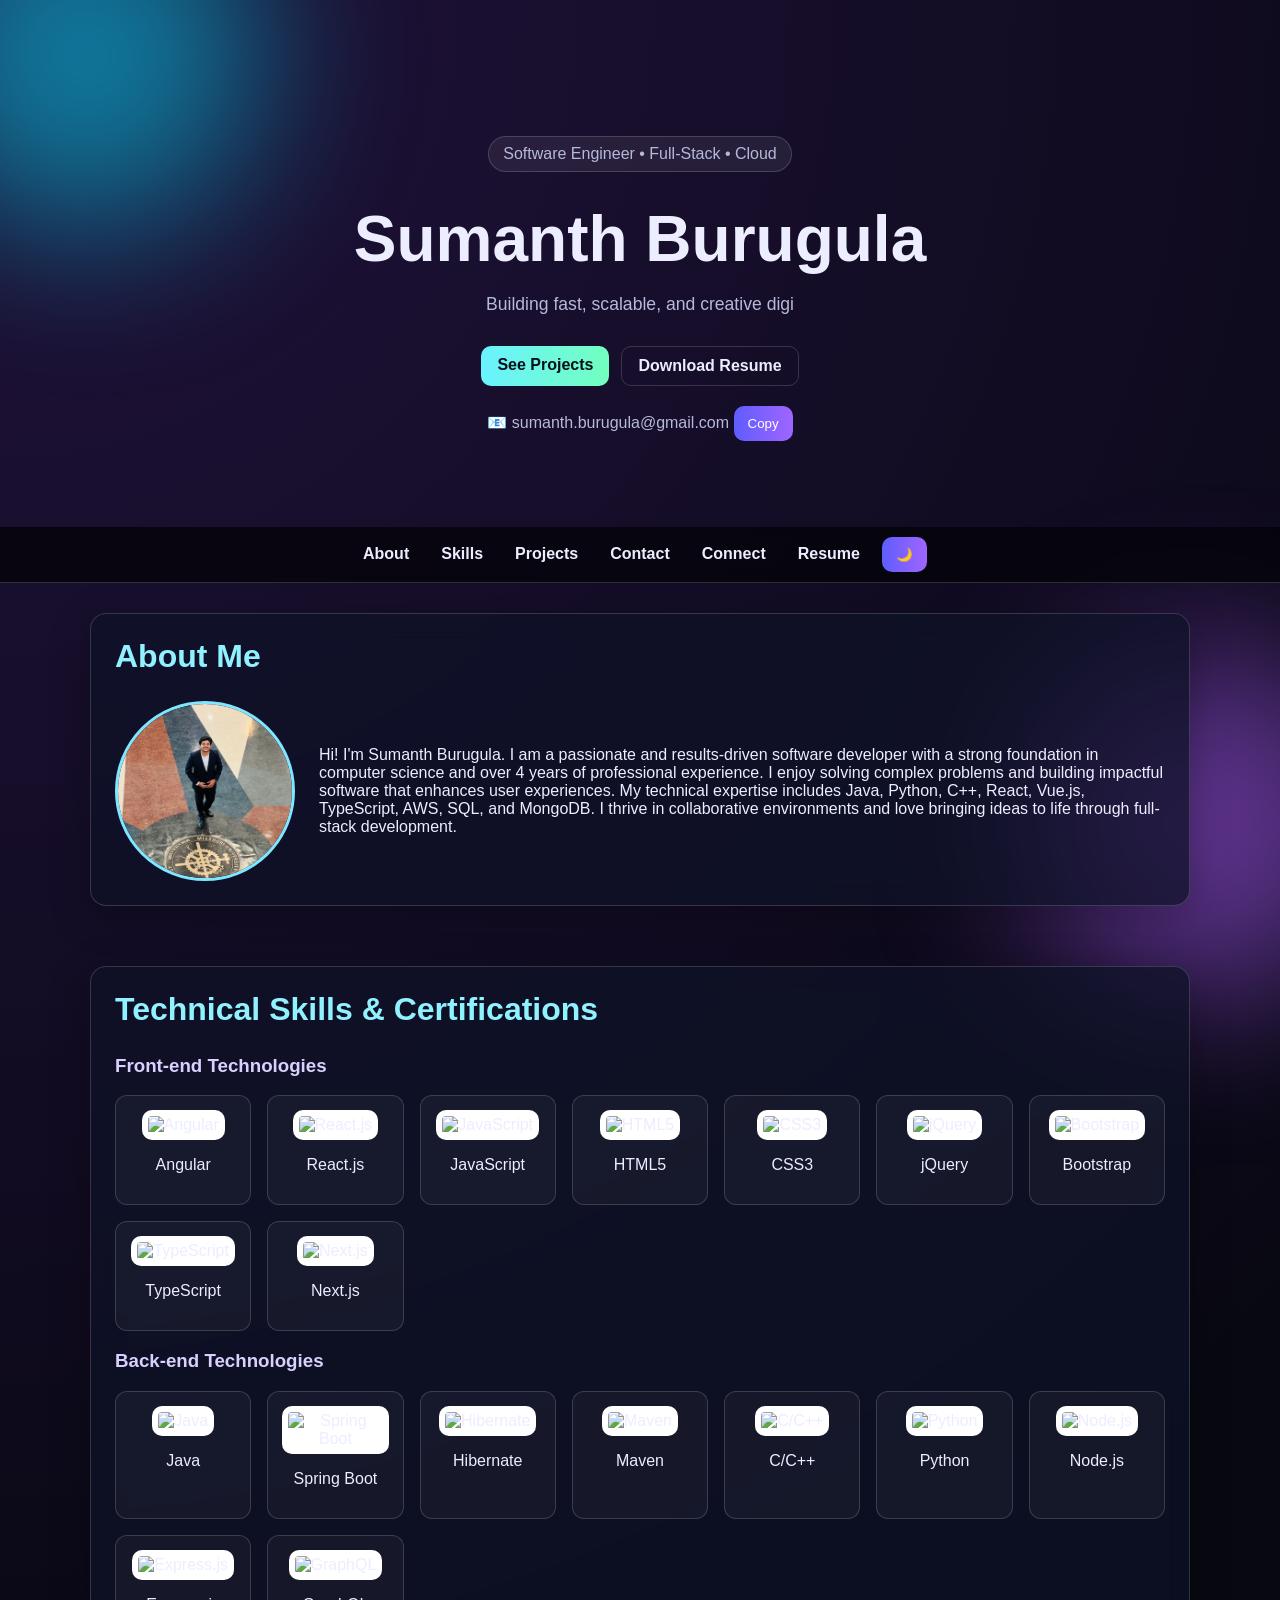
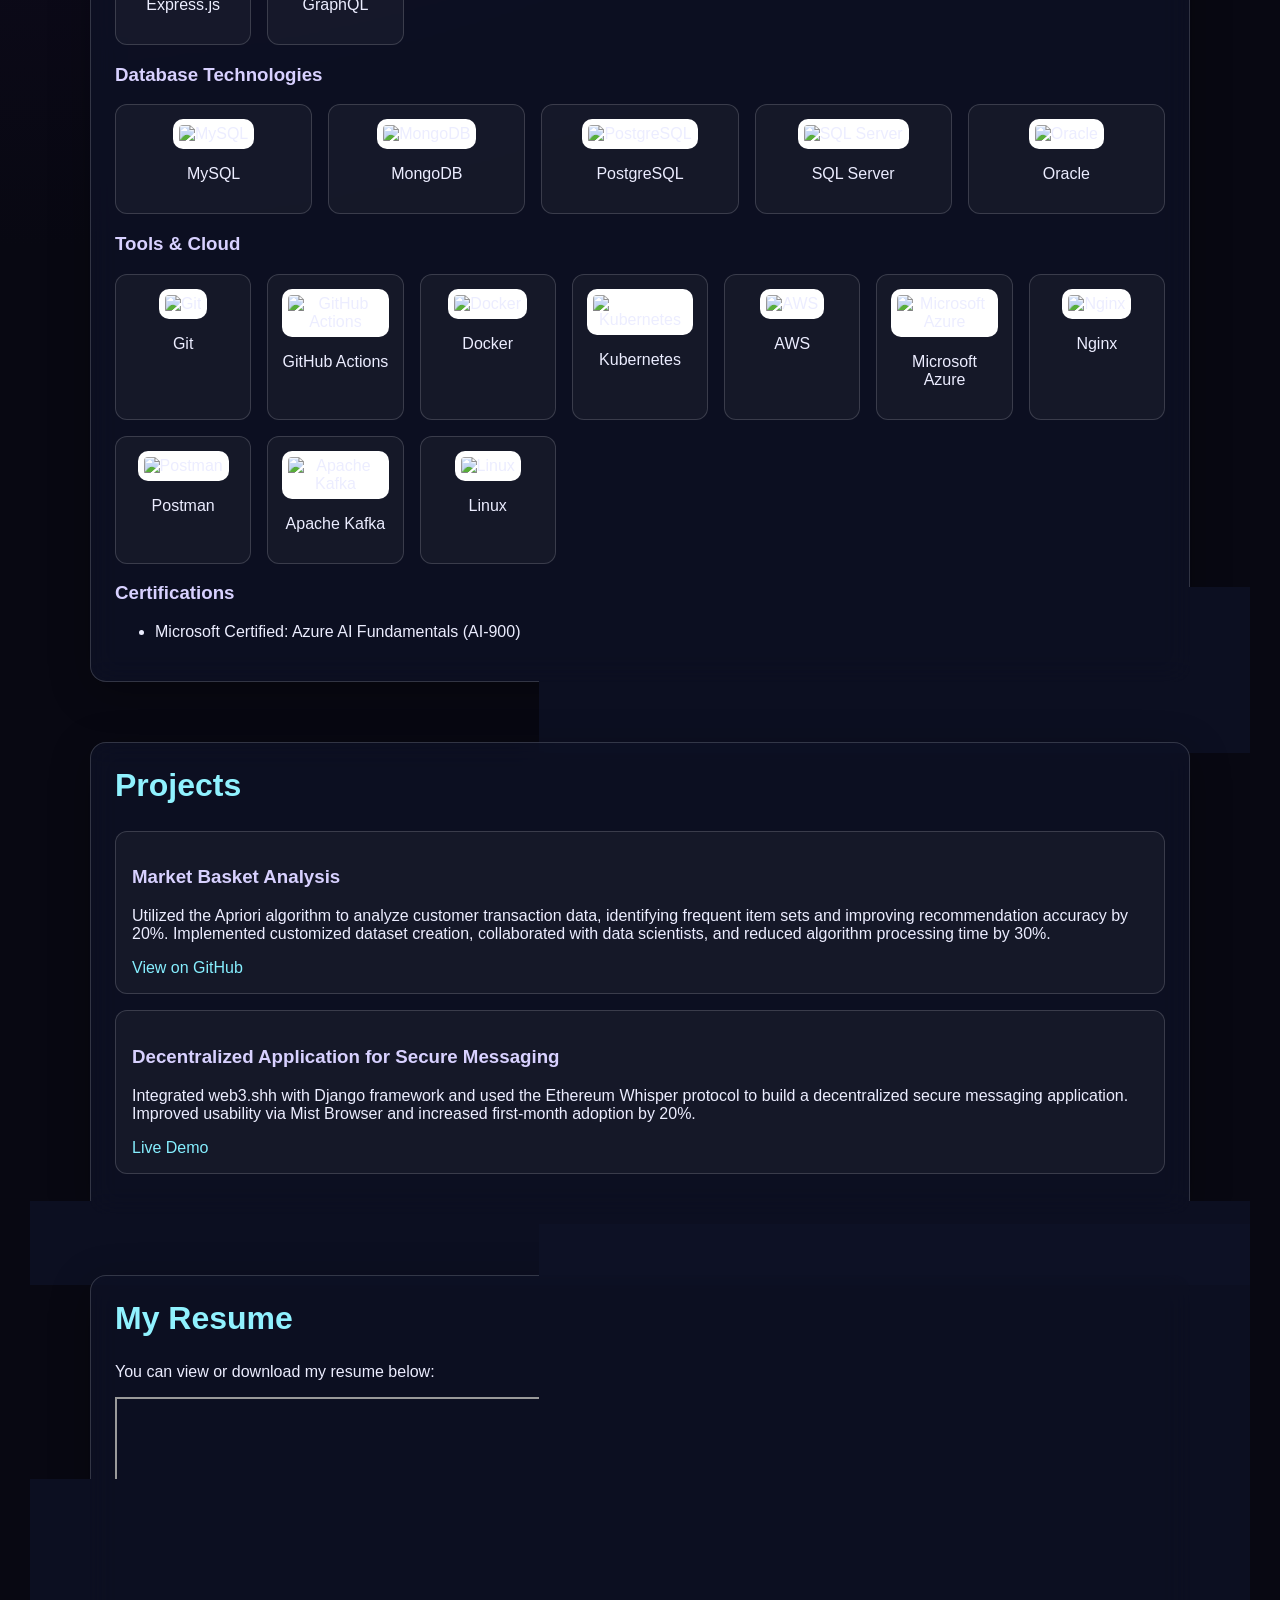
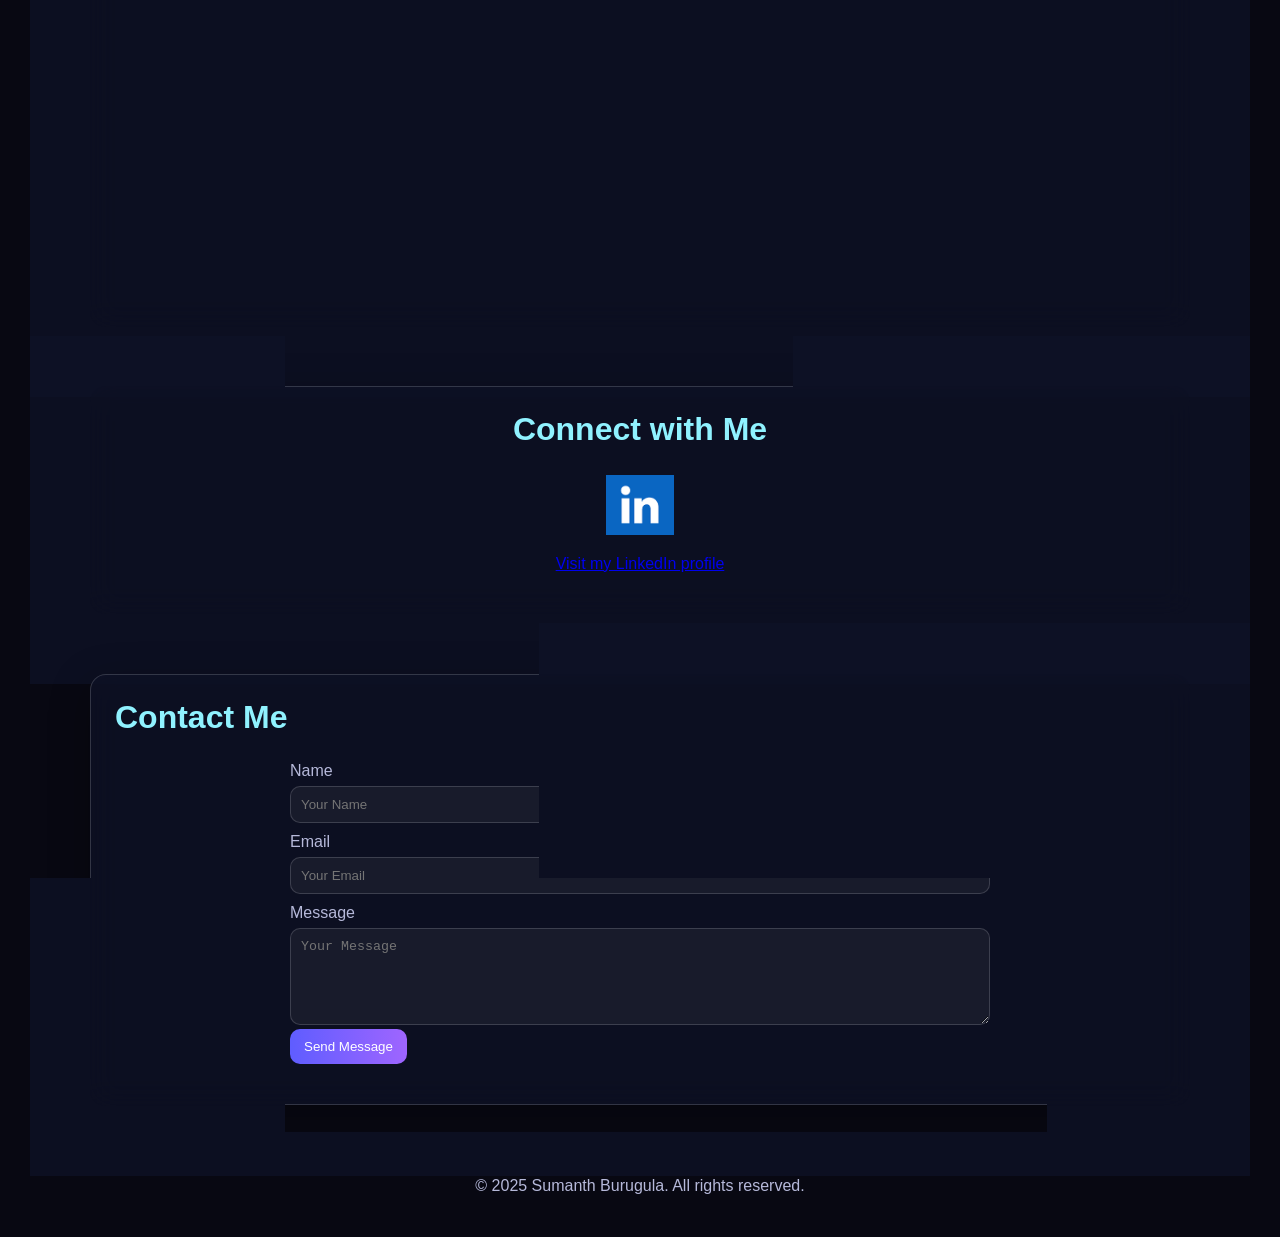
==== commit 8a58965a: "Expand skills section from resume with technology icons" ====
--- a/index.html
+++ b/index.html
@@ -53,26 +53,59 @@
   <section id="skills" class="fade-in">
     <div class="container card">
       <h2>Technical Skills & Certifications</h2>
+
+      <h3>Front-end Technologies</h3>
       <div class="skills-grid">
-        <div class="skill"><img src="images/java.png" alt="Java"><p>Java</p></div>
-        <div class="skill"><img src="images/python.png" alt="Python"><p>Python</p></div>
-        <div class="skill"><img src="images/c.png" alt="C++"><p>C++</p></div>
-        <div class="skill"><img src="images/mysql.png" alt="SQL"><p>SQL</p></div>
-        <div class="skill"><img src="images/java-script.png" alt="JavaScript"><p>JavaScript</p></div>
-        <div class="skill"><img src="images/github.png" alt="Git"><p>Git</p></div>
-        <div class="skill"><img src="images/visual-basic.png" alt="Visual Basic"><p>Visual Basic</p></div>
-        <div class="skill"><img src="images/css.png" alt="CSS"><p>CSS</p></div>
-        <div class="skill"><img src="images/html.png" alt="HTML"><p>HTML</p></div>
+        <div class="skill"><img src="https://cdn.jsdelivr.net/gh/devicons/devicon/icons/angularjs/angularjs-original.svg" alt="Angular"><p>Angular</p></div>
+        <div class="skill"><img src="https://cdn.jsdelivr.net/gh/devicons/devicon/icons/react/react-original.svg" alt="React.js"><p>React.js</p></div>
+        <div class="skill"><img src="https://cdn.jsdelivr.net/gh/devicons/devicon/icons/javascript/javascript-original.svg" alt="JavaScript"><p>JavaScript</p></div>
+        <div class="skill"><img src="https://cdn.jsdelivr.net/gh/devicons/devicon/icons/html5/html5-original.svg" alt="HTML5"><p>HTML5</p></div>
+        <div class="skill"><img src="https://cdn.jsdelivr.net/gh/devicons/devicon/icons/css3/css3-original.svg" alt="CSS3"><p>CSS3</p></div>
+        <div class="skill"><img src="https://cdn.jsdelivr.net/gh/devicons/devicon/icons/jquery/jquery-original.svg" alt="jQuery"><p>jQuery</p></div>
+        <div class="skill"><img src="https://cdn.jsdelivr.net/gh/devicons/devicon/icons/bootstrap/bootstrap-original.svg" alt="Bootstrap"><p>Bootstrap</p></div>
+        <div class="skill"><img src="https://cdn.jsdelivr.net/gh/devicons/devicon/icons/typescript/typescript-original.svg" alt="TypeScript"><p>TypeScript</p></div>
+        <div class="skill"><img src="https://cdn.jsdelivr.net/gh/devicons/devicon/icons/nextjs/nextjs-original.svg" alt="Next.js"><p>Next.js</p></div>
+      </div>
+
+      <h3>Back-end Technologies</h3>
+      <div class="skills-grid">
+        <div class="skill"><img src="https://cdn.jsdelivr.net/gh/devicons/devicon/icons/java/java-original.svg" alt="Java"><p>Java</p></div>
+        <div class="skill"><img src="https://cdn.jsdelivr.net/gh/devicons/devicon/icons/spring/spring-original.svg" alt="Spring Boot"><p>Spring Boot</p></div>
+        <div class="skill"><img src="https://cdn.jsdelivr.net/gh/devicons/devicon/icons/hibernate/hibernate-original.svg" alt="Hibernate"><p>Hibernate</p></div>
+        <div class="skill"><img src="https://cdn.jsdelivr.net/gh/devicons/devicon/icons/maven/maven-original.svg" alt="Maven"><p>Maven</p></div>
+        <div class="skill"><img src="https://cdn.jsdelivr.net/gh/devicons/devicon/icons/cplusplus/cplusplus-original.svg" alt="C/C++"><p>C/C++</p></div>
+        <div class="skill"><img src="https://cdn.jsdelivr.net/gh/devicons/devicon/icons/python/python-original.svg" alt="Python"><p>Python</p></div>
+        <div class="skill"><img src="https://cdn.jsdelivr.net/gh/devicons/devicon/icons/nodejs/nodejs-original.svg" alt="Node.js"><p>Node.js</p></div>
+        <div class="skill"><img src="https://cdn.jsdelivr.net/gh/devicons/devicon/icons/express/express-original.svg" alt="Express.js"><p>Express.js</p></div>
+        <div class="skill"><img src="https://cdn.jsdelivr.net/gh/devicons/devicon/icons/graphql/graphql-plain.svg" alt="GraphQL"><p>GraphQL</p></div>
+      </div>
+
+      <h3>Database Technologies</h3>
+      <div class="skills-grid">
+        <div class="skill"><img src="https://cdn.jsdelivr.net/gh/devicons/devicon/icons/mysql/mysql-original.svg" alt="MySQL"><p>MySQL</p></div>
+        <div class="skill"><img src="https://cdn.jsdelivr.net/gh/devicons/devicon/icons/mongodb/mongodb-original.svg" alt="MongoDB"><p>MongoDB</p></div>
+        <div class="skill"><img src="https://cdn.jsdelivr.net/gh/devicons/devicon/icons/postgresql/postgresql-original.svg" alt="PostgreSQL"><p>PostgreSQL</p></div>
+        <div class="skill"><img src="https://cdn.jsdelivr.net/gh/devicons/devicon/icons/microsoftsqlserver/microsoftsqlserver-plain.svg" alt="SQL Server"><p>SQL Server</p></div>
+        <div class="skill"><img src="https://cdn.jsdelivr.net/gh/devicons/devicon/icons/oracle/oracle-original.svg" alt="Oracle"><p>Oracle</p></div>
+      </div>
+
+      <h3>Tools & Cloud</h3>
+      <div class="skills-grid">
+        <div class="skill"><img src="https://cdn.jsdelivr.net/gh/devicons/devicon/icons/git/git-original.svg" alt="Git"><p>Git</p></div>
+        <div class="skill"><img src="https://cdn.jsdelivr.net/gh/devicons/devicon/icons/github/github-original.svg" alt="GitHub Actions"><p>GitHub Actions</p></div>
+        <div class="skill"><img src="https://cdn.jsdelivr.net/gh/devicons/devicon/icons/docker/docker-original.svg" alt="Docker"><p>Docker</p></div>
+        <div class="skill"><img src="https://cdn.jsdelivr.net/gh/devicons/devicon/icons/kubernetes/kubernetes-plain.svg" alt="Kubernetes"><p>Kubernetes</p></div>
+        <div class="skill"><img src="https://cdn.jsdelivr.net/gh/devicons/devicon/icons/amazonwebservices/amazonwebservices-original-wordmark.svg" alt="AWS"><p>AWS</p></div>
+        <div class="skill"><img src="https://cdn.jsdelivr.net/gh/devicons/devicon/icons/azure/azure-original.svg" alt="Microsoft Azure"><p>Microsoft Azure</p></div>
+        <div class="skill"><img src="https://cdn.jsdelivr.net/gh/devicons/devicon/icons/nginx/nginx-original.svg" alt="Nginx"><p>Nginx</p></div>
+        <div class="skill"><img src="https://cdn.jsdelivr.net/gh/devicons/devicon/icons/postman/postman-original.svg" alt="Postman"><p>Postman</p></div>
+        <div class="skill"><img src="https://cdn.jsdelivr.net/gh/devicons/devicon/icons/apachekafka/apachekafka-original.svg" alt="Apache Kafka"><p>Apache Kafka</p></div>
+        <div class="skill"><img src="https://cdn.jsdelivr.net/gh/devicons/devicon/icons/linux/linux-original.svg" alt="Linux"><p>Linux</p></div>
       </div>
 
       <h3>Certifications</h3>
       <ul>
-        <li>ISO Certified C with Data Structures</li>
-        <li>Core Java (J2SE)</li>
-        <li>Mainframe Application Developer</li>
-        <li>NTT DATA Internal Business Analyst Certification - Level 1</li>
-        <li>NTT DATA Certified Test Engineer</li>
-        <li>Microsoft Azure AI Fundamentals</li>
+        <li>Microsoft Certified: Azure AI Fundamentals (AI-900)</li>
       </ul>
     </div>
   </section>
--- a/styles/styles.css
+++ b/styles/styles.css
@@ -167,7 +167,7 @@
   background: rgba(255,255,255,0.04);
 }
 
-.skill img { width: 58px; height: 58px; object-fit: contain; }
+.skill img { width: 58px; height: 58px; object-fit: contain; background: #ffffff; border-radius: 10px; padding: 6px; }
 
 .project {
   border: 1px solid var(--border);
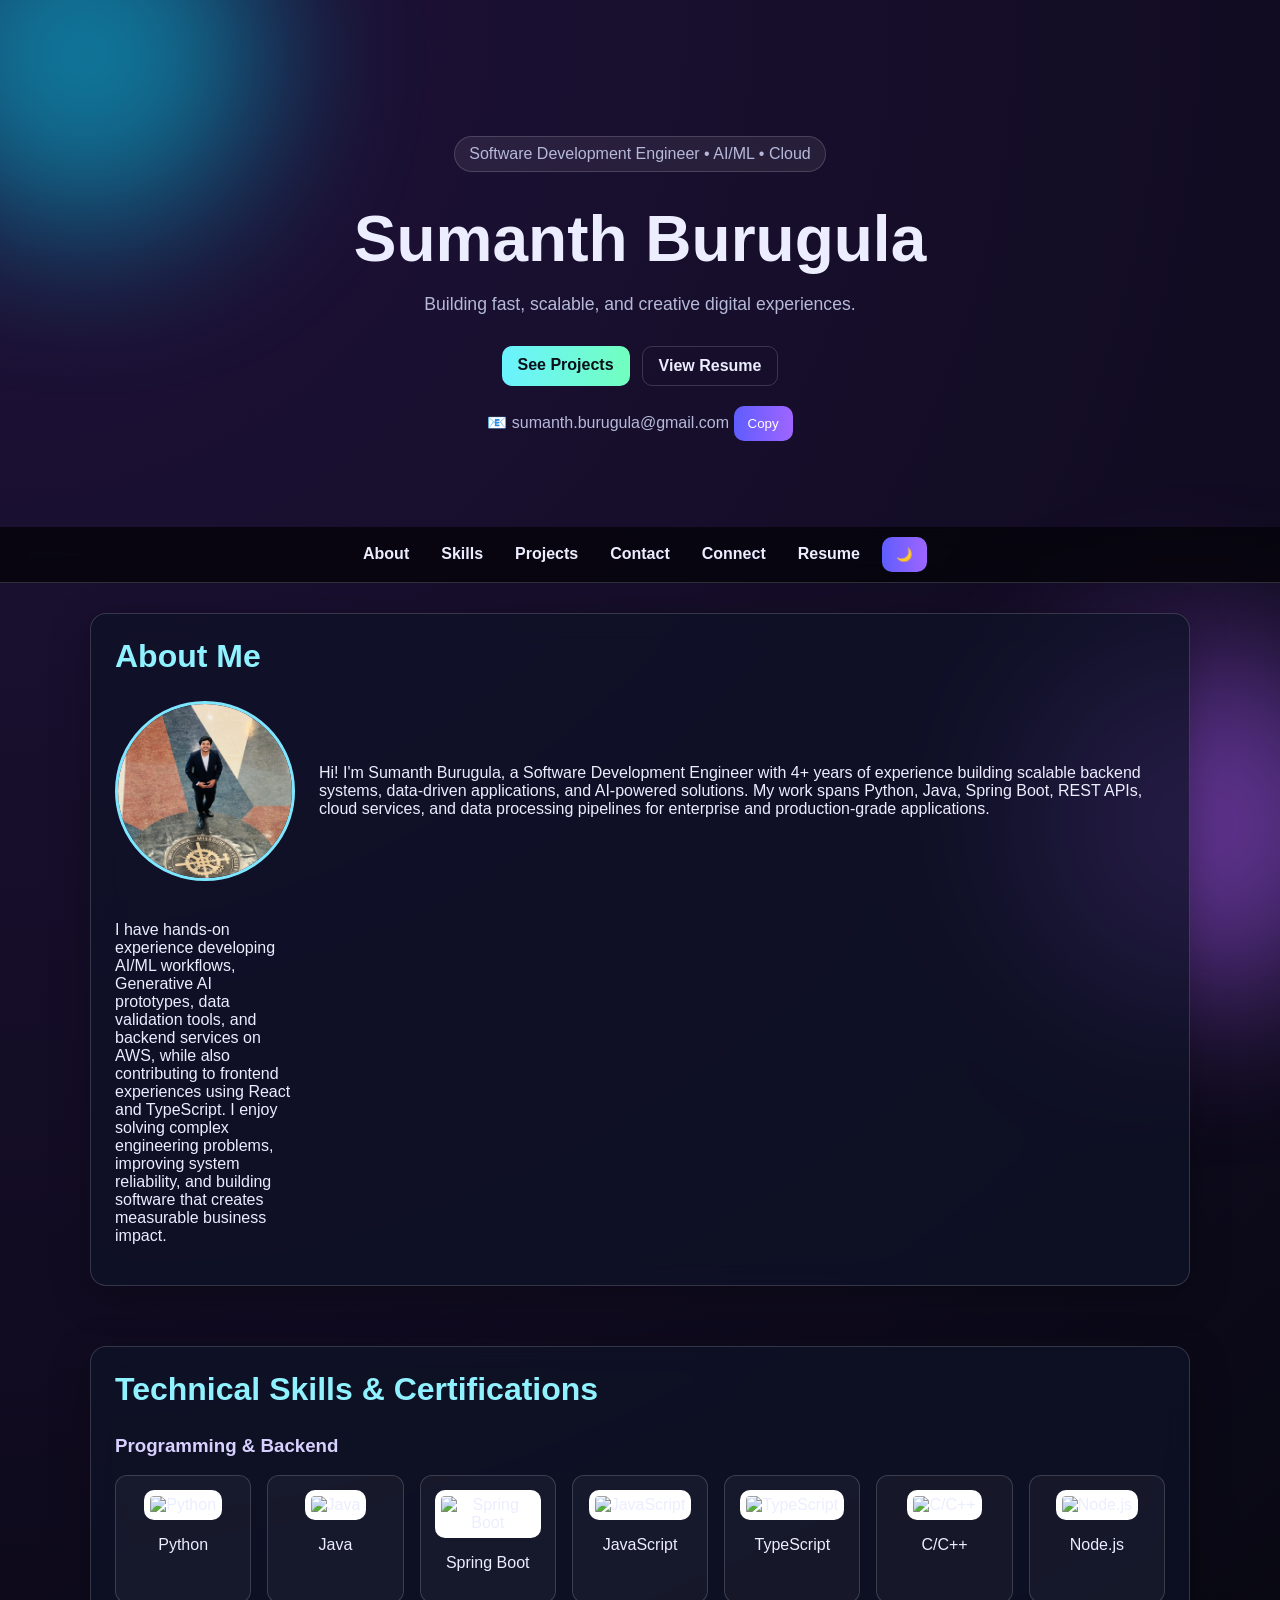
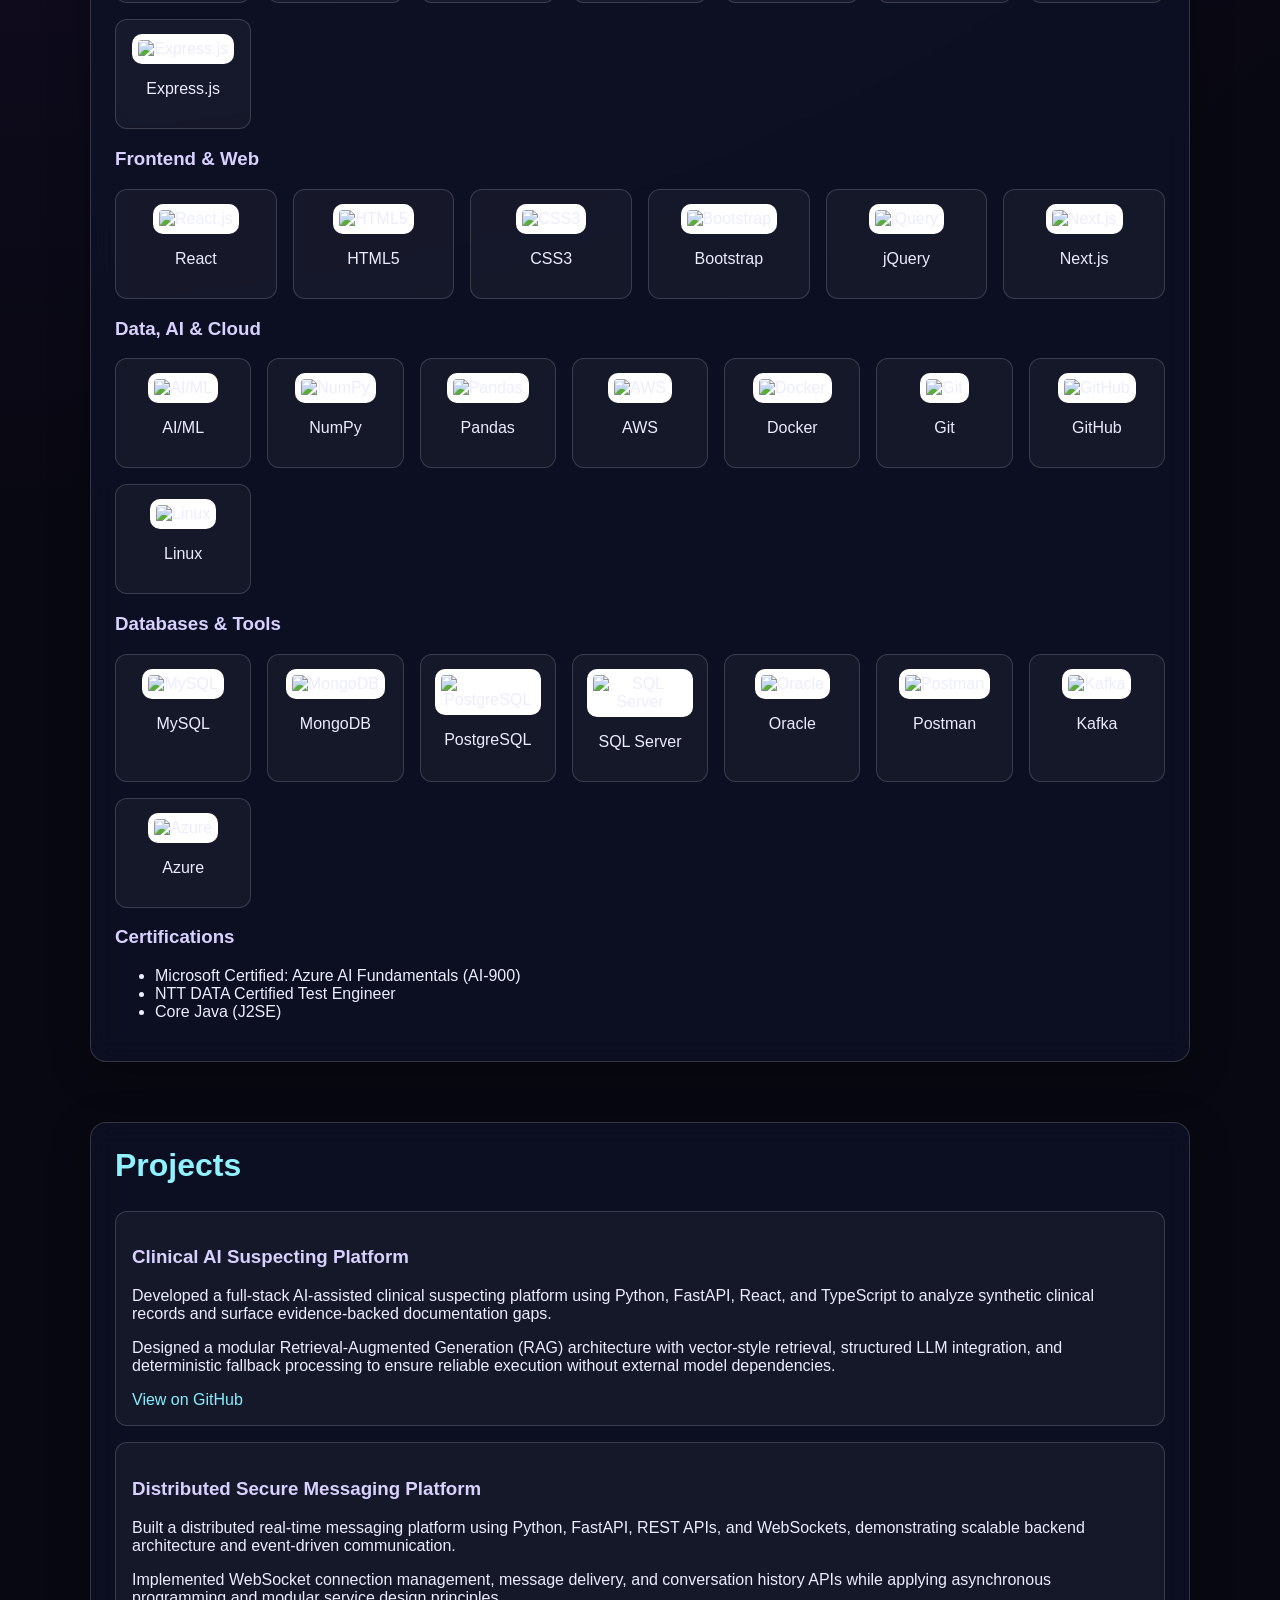
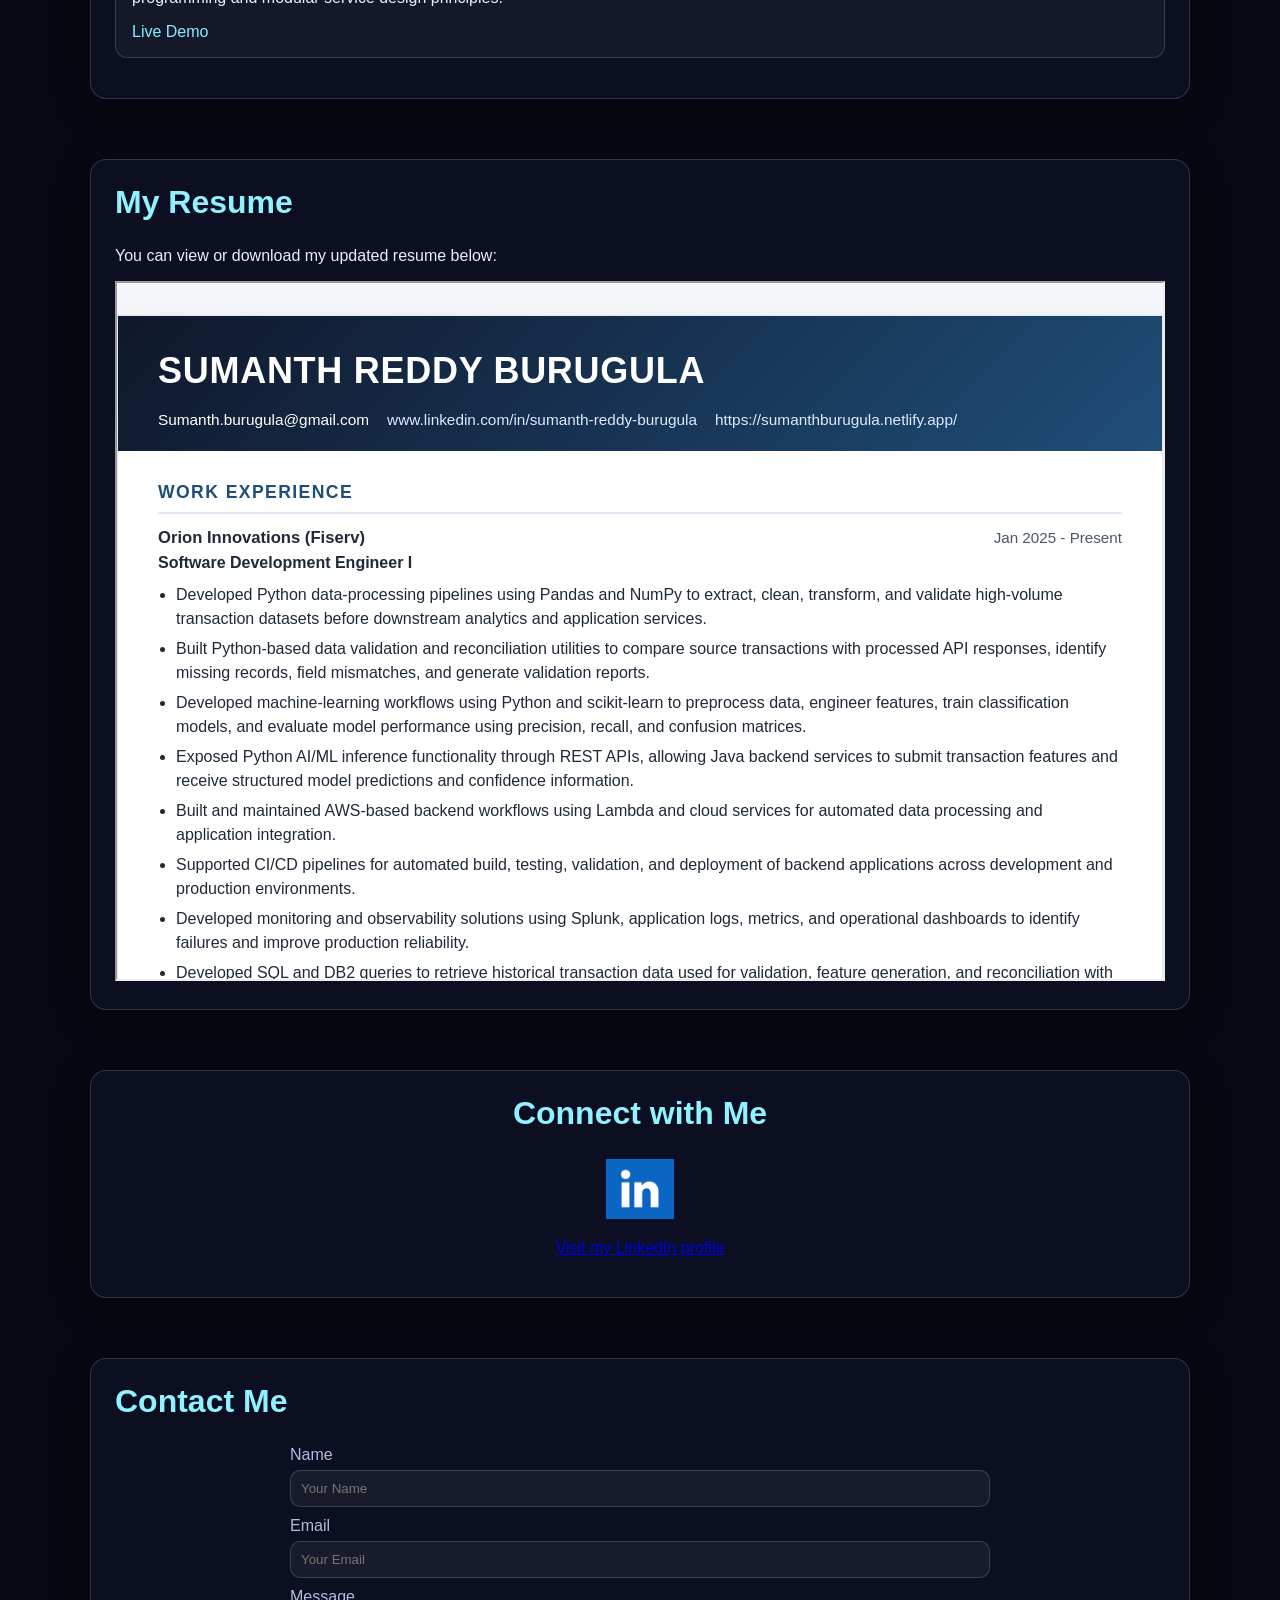
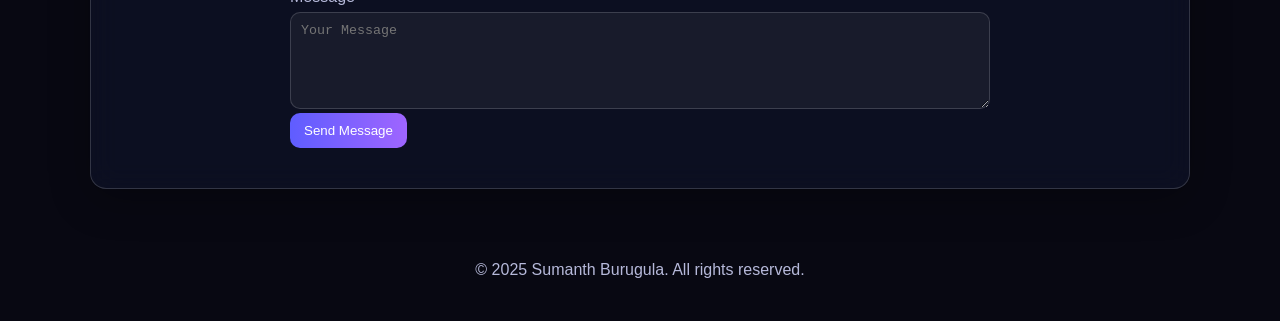
==== commit ed2ab8ff: "Update the portfolio page content to reflect the new resume and current experience, projects, and re" ====
--- a/index.html
+++ b/index.html
@@ -3,8 +3,8 @@
 <head>
   <meta charset="UTF-8">
   <meta name="viewport" content="width=device-width, initial-scale=1.0">
-  <meta name="description" content="Sumanth Burugula Portfolio">
-  <title>Sumanth's Portfolio</title>
+  <meta name="description" content="Sumanth Reddy Burugula | Software Development Engineer | AI/ML | Cloud">
+  <title>Sumanth Burugula | Portfolio</title>
   <link rel="stylesheet" href="styles/styles.css">
 </head>
 <body>
@@ -13,12 +13,12 @@
 
   <header id="top">
     <div class="container hero fade-in">
-      <p class="badge">Software Engineer • Full-Stack • Cloud</p>
+      <p class="badge">Software Development Engineer • AI/ML • Cloud</p>
       <h1>Sumanth Burugula</h1>
       <p class="hero-subtitle" id="typing-text"></p>
       <div class="hero-actions">
         <a class="btn" href="#projects">See Projects</a>
-        <a class="btn btn-outline" href="files/Sumanth_Reddy_Burugula_Resume.pdf" download="Sumanth_Burugula_Resume.pdf">Download Resume</a>
+        <a class="btn btn-outline" href="files/Sumanth_Reddy_Burugula_Resume.html" target="_blank" rel="noopener noreferrer">View Resume</a>
       </div>
       <p class="email-line">📧 <span id="emailText">sumanth.burugula@gmail.com</span> <button id="copyEmail" type="button">Copy</button></p>
     </div>
@@ -44,7 +44,14 @@
       <div class="about-content">
         <img src="images/Myimage.JPG" alt="Sumanth Burugula" class="profile-picture">
         <p>
-          Hi! I'm Sumanth Burugula. I am a passionate and results-driven software developer with a strong foundation in computer science and over 4 years of professional experience. I enjoy solving complex problems and building impactful software that enhances user experiences. My technical expertise includes Java, Python, C++, React, Vue.js, TypeScript, AWS, SQL, and MongoDB. I thrive in collaborative environments and love bringing ideas to life through full-stack development.
+          Hi! I'm Sumanth Burugula, a Software Development Engineer with 4+ years of experience building scalable backend systems,
+          data-driven applications, and AI-powered solutions. My work spans Python, Java, Spring Boot, REST APIs, cloud services,
+          and data processing pipelines for enterprise and production-grade applications.
+        </p>
+        <p>
+          I have hands-on experience developing AI/ML workflows, Generative AI prototypes, data validation tools, and backend services
+          on AWS, while also contributing to frontend experiences using React and TypeScript. I enjoy solving complex engineering problems,
+          improving system reliability, and building software that creates measurable business impact.
         </p>
       </div>
     </div>
@@ -54,58 +61,57 @@
     <div class="container card">
       <h2>Technical Skills & Certifications</h2>
 
-      <h3>Front-end Technologies</h3>
+      <h3>Programming & Backend</h3>
       <div class="skills-grid">
-        <div class="skill"><img src="https://cdn.jsdelivr.net/gh/devicons/devicon/icons/angularjs/angularjs-original.svg" alt="Angular"><p>Angular</p></div>
-        <div class="skill"><img src="https://cdn.jsdelivr.net/gh/devicons/devicon/icons/react/react-original.svg" alt="React.js"><p>React.js</p></div>
+        <div class="skill"><img src="https://cdn.jsdelivr.net/gh/devicons/devicon/icons/python/python-original.svg" alt="Python"><p>Python</p></div>
+        <div class="skill"><img src="https://cdn.jsdelivr.net/gh/devicons/devicon/icons/java/java-original.svg" alt="Java"><p>Java</p></div>
+        <div class="skill"><img src="https://cdn.jsdelivr.net/gh/devicons/devicon/icons/spring/spring-original.svg" alt="Spring Boot"><p>Spring Boot</p></div>
         <div class="skill"><img src="https://cdn.jsdelivr.net/gh/devicons/devicon/icons/javascript/javascript-original.svg" alt="JavaScript"><p>JavaScript</p></div>
+        <div class="skill"><img src="https://cdn.jsdelivr.net/gh/devicons/devicon/icons/typescript/typescript-original.svg" alt="TypeScript"><p>TypeScript</p></div>
+        <div class="skill"><img src="https://cdn.jsdelivr.net/gh/devicons/devicon/icons/cplusplus/cplusplus-original.svg" alt="C/C++"><p>C/C++</p></div>
+        <div class="skill"><img src="https://cdn.jsdelivr.net/gh/devicons/devicon/icons/nodejs/nodejs-original.svg" alt="Node.js"><p>Node.js</p></div>
+        <div class="skill"><img src="https://cdn.jsdelivr.net/gh/devicons/devicon/icons/express/express-original.svg" alt="Express.js"><p>Express.js</p></div>
+      </div>
+
+      <h3>Frontend & Web</h3>
+      <div class="skills-grid">
+        <div class="skill"><img src="https://cdn.jsdelivr.net/gh/devicons/devicon/icons/react/react-original.svg" alt="React.js"><p>React</p></div>
         <div class="skill"><img src="https://cdn.jsdelivr.net/gh/devicons/devicon/icons/html5/html5-original.svg" alt="HTML5"><p>HTML5</p></div>
         <div class="skill"><img src="https://cdn.jsdelivr.net/gh/devicons/devicon/icons/css3/css3-original.svg" alt="CSS3"><p>CSS3</p></div>
+        <div class="skill"><img src="https://cdn.jsdelivr.net/gh/devicons/devicon/icons/bootstrap/bootstrap-original.svg" alt="Bootstrap"><p>Bootstrap</p></div>
         <div class="skill"><img src="https://cdn.jsdelivr.net/gh/devicons/devicon/icons/jquery/jquery-original.svg" alt="jQuery"><p>jQuery</p></div>
-        <div class="skill"><img src="https://cdn.jsdelivr.net/gh/devicons/devicon/icons/bootstrap/bootstrap-original.svg" alt="Bootstrap"><p>Bootstrap</p></div>
-        <div class="skill"><img src="https://cdn.jsdelivr.net/gh/devicons/devicon/icons/typescript/typescript-original.svg" alt="TypeScript"><p>TypeScript</p></div>
         <div class="skill"><img src="https://cdn.jsdelivr.net/gh/devicons/devicon/icons/nextjs/nextjs-original.svg" alt="Next.js"><p>Next.js</p></div>
       </div>
 
-      <h3>Back-end Technologies</h3>
+      <h3>Data, AI & Cloud</h3>
       <div class="skills-grid">
-        <div class="skill"><img src="https://cdn.jsdelivr.net/gh/devicons/devicon/icons/java/java-original.svg" alt="Java"><p>Java</p></div>
-        <div class="skill"><img src="https://cdn.jsdelivr.net/gh/devicons/devicon/icons/spring/spring-original.svg" alt="Spring Boot"><p>Spring Boot</p></div>
-        <div class="skill"><img src="https://cdn.jsdelivr.net/gh/devicons/devicon/icons/hibernate/hibernate-original.svg" alt="Hibernate"><p>Hibernate</p></div>
-        <div class="skill"><img src="https://cdn.jsdelivr.net/gh/devicons/devicon/icons/maven/maven-original.svg" alt="Maven"><p>Maven</p></div>
-        <div class="skill"><img src="https://cdn.jsdelivr.net/gh/devicons/devicon/icons/cplusplus/cplusplus-original.svg" alt="C/C++"><p>C/C++</p></div>
-        <div class="skill"><img src="https://cdn.jsdelivr.net/gh/devicons/devicon/icons/python/python-original.svg" alt="Python"><p>Python</p></div>
-        <div class="skill"><img src="https://cdn.jsdelivr.net/gh/devicons/devicon/icons/nodejs/nodejs-original.svg" alt="Node.js"><p>Node.js</p></div>
-        <div class="skill"><img src="https://cdn.jsdelivr.net/gh/devicons/devicon/icons/express/express-original.svg" alt="Express.js"><p>Express.js</p></div>
-        <div class="skill"><img src="https://cdn.jsdelivr.net/gh/devicons/devicon/icons/graphql/graphql-plain.svg" alt="GraphQL"><p>GraphQL</p></div>
+        <div class="skill"><img src="https://cdn.jsdelivr.net/gh/devicons/devicon/icons/python/python-original.svg" alt="AI/ML"><p>AI/ML</p></div>
+        <div class="skill"><img src="https://cdn.jsdelivr.net/gh/devicons/devicon/icons/numpy/numpy-original.svg" alt="NumPy"><p>NumPy</p></div>
+        <div class="skill"><img src="https://cdn.jsdelivr.net/gh/devicons/devicon/icons/pandas/pandas-original.svg" alt="Pandas"><p>Pandas</p></div>
+        <div class="skill"><img src="https://cdn.jsdelivr.net/gh/devicons/devicon/icons/amazonwebservices/amazonwebservices-original-wordmark.svg" alt="AWS"><p>AWS</p></div>
+        <div class="skill"><img src="https://cdn.jsdelivr.net/gh/devicons/devicon/icons/docker/docker-original.svg" alt="Docker"><p>Docker</p></div>
+        <div class="skill"><img src="https://cdn.jsdelivr.net/gh/devicons/devicon/icons/git/git-original.svg" alt="Git"><p>Git</p></div>
+        <div class="skill"><img src="https://cdn.jsdelivr.net/gh/devicons/devicon/icons/github/github-original.svg" alt="GitHub"><p>GitHub</p></div>
+        <div class="skill"><img src="https://cdn.jsdelivr.net/gh/devicons/devicon/icons/linux/linux-original.svg" alt="Linux"><p>Linux</p></div>
       </div>
 
-      <h3>Database Technologies</h3>
+      <h3>Databases & Tools</h3>
       <div class="skills-grid">
         <div class="skill"><img src="https://cdn.jsdelivr.net/gh/devicons/devicon/icons/mysql/mysql-original.svg" alt="MySQL"><p>MySQL</p></div>
         <div class="skill"><img src="https://cdn.jsdelivr.net/gh/devicons/devicon/icons/mongodb/mongodb-original.svg" alt="MongoDB"><p>MongoDB</p></div>
         <div class="skill"><img src="https://cdn.jsdelivr.net/gh/devicons/devicon/icons/postgresql/postgresql-original.svg" alt="PostgreSQL"><p>PostgreSQL</p></div>
         <div class="skill"><img src="https://cdn.jsdelivr.net/gh/devicons/devicon/icons/microsoftsqlserver/microsoftsqlserver-plain.svg" alt="SQL Server"><p>SQL Server</p></div>
         <div class="skill"><img src="https://cdn.jsdelivr.net/gh/devicons/devicon/icons/oracle/oracle-original.svg" alt="Oracle"><p>Oracle</p></div>
-      </div>
-
-      <h3>Tools & Cloud</h3>
-      <div class="skills-grid">
-        <div class="skill"><img src="https://cdn.jsdelivr.net/gh/devicons/devicon/icons/git/git-original.svg" alt="Git"><p>Git</p></div>
-        <div class="skill"><img src="https://cdn.jsdelivr.net/gh/devicons/devicon/icons/github/github-original.svg" alt="GitHub Actions"><p>GitHub Actions</p></div>
-        <div class="skill"><img src="https://cdn.jsdelivr.net/gh/devicons/devicon/icons/docker/docker-original.svg" alt="Docker"><p>Docker</p></div>
-        <div class="skill"><img src="https://cdn.jsdelivr.net/gh/devicons/devicon/icons/kubernetes/kubernetes-plain.svg" alt="Kubernetes"><p>Kubernetes</p></div>
-        <div class="skill"><img src="https://cdn.jsdelivr.net/gh/devicons/devicon/icons/amazonwebservices/amazonwebservices-original-wordmark.svg" alt="AWS"><p>AWS</p></div>
-        <div class="skill"><img src="https://cdn.jsdelivr.net/gh/devicons/devicon/icons/azure/azure-original.svg" alt="Microsoft Azure"><p>Microsoft Azure</p></div>
-        <div class="skill"><img src="https://cdn.jsdelivr.net/gh/devicons/devicon/icons/nginx/nginx-original.svg" alt="Nginx"><p>Nginx</p></div>
         <div class="skill"><img src="https://cdn.jsdelivr.net/gh/devicons/devicon/icons/postman/postman-original.svg" alt="Postman"><p>Postman</p></div>
-        <div class="skill"><img src="https://cdn.jsdelivr.net/gh/devicons/devicon/icons/apachekafka/apachekafka-original.svg" alt="Apache Kafka"><p>Apache Kafka</p></div>
-        <div class="skill"><img src="https://cdn.jsdelivr.net/gh/devicons/devicon/icons/linux/linux-original.svg" alt="Linux"><p>Linux</p></div>
+        <div class="skill"><img src="https://cdn.jsdelivr.net/gh/devicons/devicon/icons/apachekafka/apachekafka-original.svg" alt="Kafka"><p>Kafka</p></div>
+        <div class="skill"><img src="https://cdn.jsdelivr.net/gh/devicons/devicon/icons/azure/azure-original.svg" alt="Azure"><p>Azure</p></div>
       </div>
 
       <h3>Certifications</h3>
       <ul>
         <li>Microsoft Certified: Azure AI Fundamentals (AI-900)</li>
+        <li>NTT DATA Certified Test Engineer</li>
+        <li>Core Java (J2SE)</li>
       </ul>
     </div>
   </section>
@@ -114,13 +120,15 @@
     <div class="container card">
       <h2>Projects</h2>
       <div class="project">
-        <h3>Market Basket Analysis</h3>
-        <p>Utilized the Apriori algorithm to analyze customer transaction data, identifying frequent item sets and improving recommendation accuracy by 20%. Implemented customized dataset creation, collaborated with data scientists, and reduced algorithm processing time by 30%.</p>
-        <a href="https://github.com/sumanth-burugula/sumanth-burugula" target="_blank" rel="noopener noreferrer">View on GitHub</a>
+        <h3>Clinical AI Suspecting Platform</h3>
+        <p>Developed a full-stack AI-assisted clinical suspecting platform using Python, FastAPI, React, and TypeScript to analyze synthetic clinical records and surface evidence-backed documentation gaps.</p>
+        <p>Designed a modular Retrieval-Augmented Generation (RAG) architecture with vector-style retrieval, structured LLM integration, and deterministic fallback processing to ensure reliable execution without external model dependencies.</p>
+        <a href="https://github.com/sumanth-burugula" target="_blank" rel="noopener noreferrer">View on GitHub</a>
       </div>
       <div class="project">
-        <h3>Decentralized Application for Secure Messaging</h3>
-        <p>Integrated web3.shh with Django framework and used the Ethereum Whisper protocol to build a decentralized secure messaging application. Improved usability via Mist Browser and increased first-month adoption by 20%.</p>
+        <h3>Distributed Secure Messaging Platform</h3>
+        <p>Built a distributed real-time messaging platform using Python, FastAPI, REST APIs, and WebSockets, demonstrating scalable backend architecture and event-driven communication.</p>
+        <p>Implemented WebSocket connection management, message delivery, and conversation history APIs while applying asynchronous programming and modular service design principles.</p>
         <a href="Project_Demo_Sample.mp4" target="_blank">Live Demo</a>
       </div>
     </div>
@@ -129,8 +137,8 @@
   <section id="resume" class="fade-in">
     <div class="container card">
       <h2>My Resume</h2>
-      <p>You can view or download my resume below:</p>
-      <iframe src="files/Sumanth_Reddy_Burugula_Resume.pdf" width="100%" height="500"></iframe>
+      <p>You can view or download my updated resume below:</p>
+      <iframe src="files/Sumanth_Reddy_Burugula_Resume.html" width="100%" height="700" title="Sumanth Burugula Resume"></iframe>
     </div>
   </section>
 
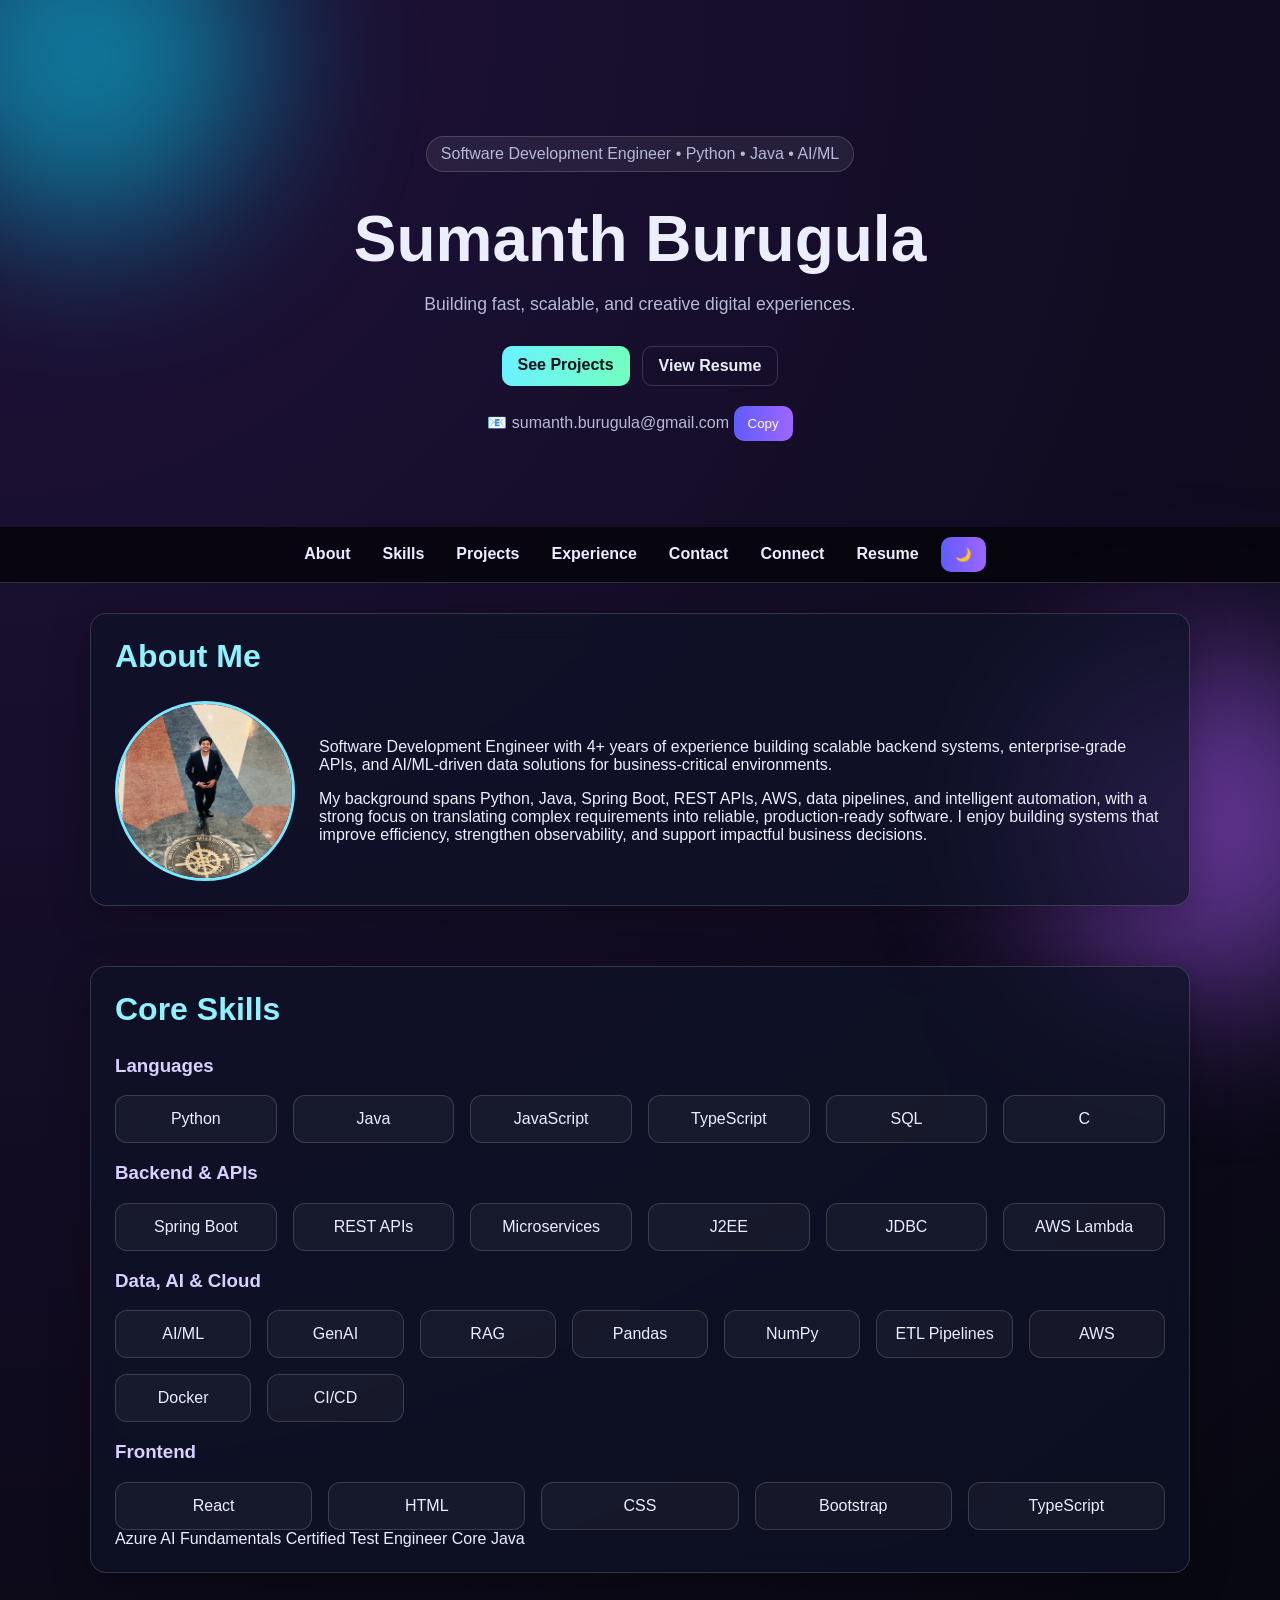
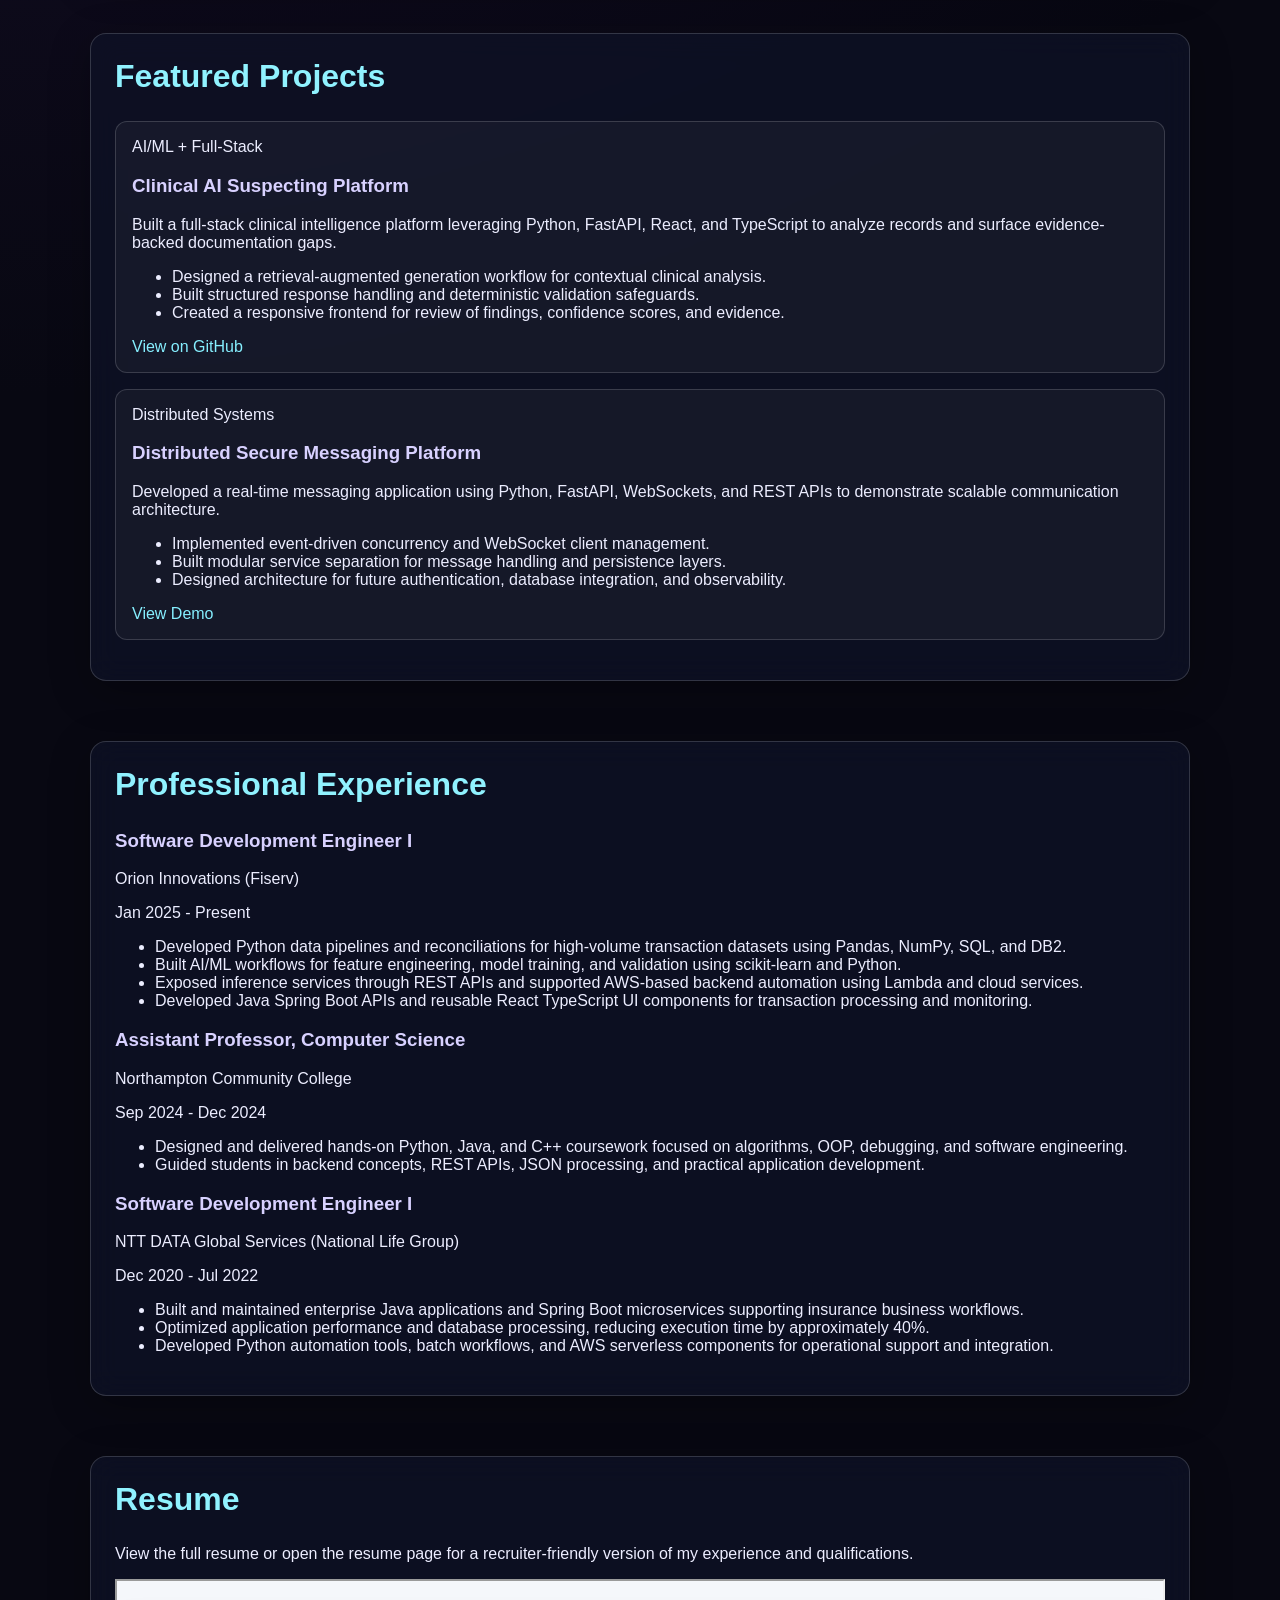
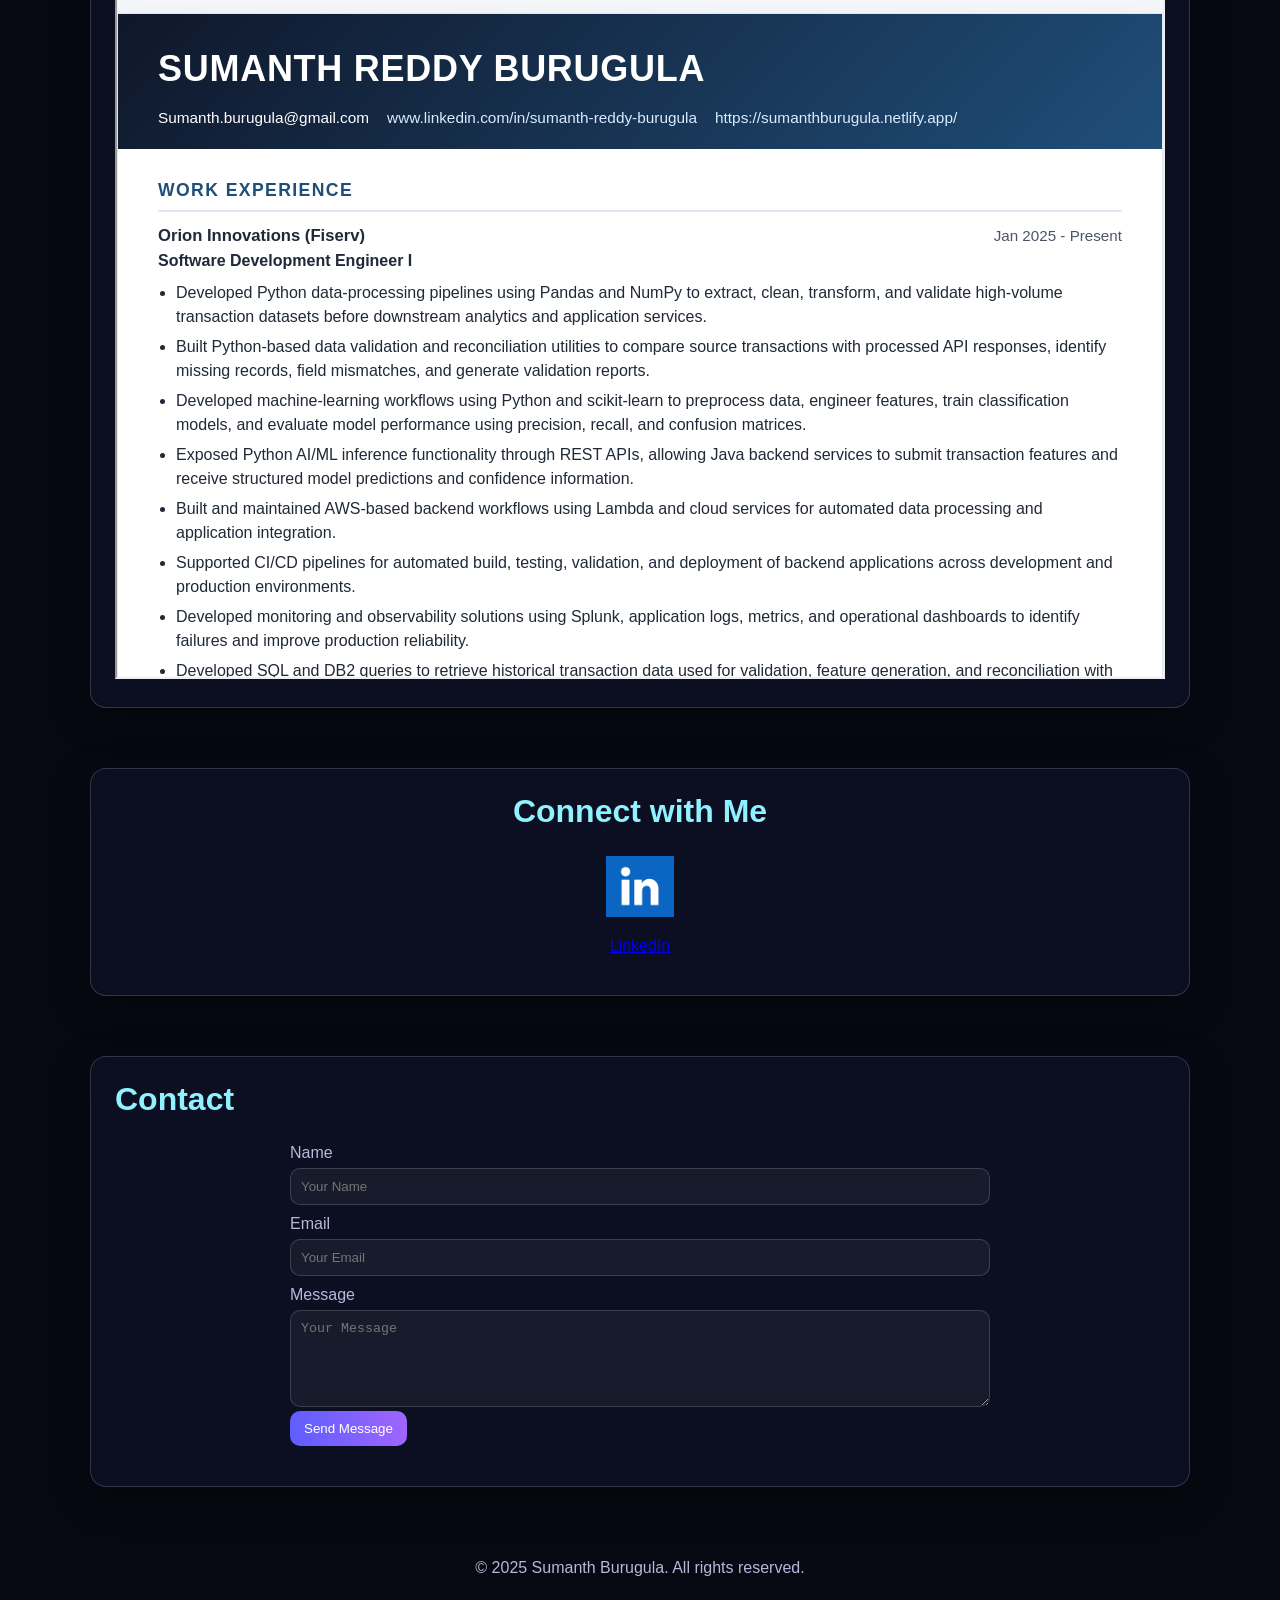
==== commit 7fb5640a: "Refine the portfolio page copy and layout for a more polished, recruiter-friendly presentation." ====
--- a/index.html
+++ b/index.html
@@ -13,7 +13,7 @@
 
   <header id="top">
     <div class="container hero fade-in">
-      <p class="badge">Software Development Engineer • AI/ML • Cloud</p>
+      <p class="badge">Software Development Engineer • Python • Java • AI/ML</p>
       <h1>Sumanth Burugula</h1>
       <p class="hero-subtitle" id="typing-text"></p>
       <div class="hero-actions">
@@ -31,6 +31,7 @@
       <li><a href="#about">About</a></li>
       <li><a href="#skills">Skills</a></li>
       <li><a href="#projects">Projects</a></li>
+      <li><a href="#experience">Experience</a></li>
       <li><a href="#contact">Contact</a></li>
       <li><a href="#connect">Connect</a></li>
       <li><a href="#resume">Resume</a></li>
@@ -43,101 +44,172 @@
       <h2>About Me</h2>
       <div class="about-content">
         <img src="images/Myimage.JPG" alt="Sumanth Burugula" class="profile-picture">
-        <p>
-          Hi! I'm Sumanth Burugula, a Software Development Engineer with 4+ years of experience building scalable backend systems,
-          data-driven applications, and AI-powered solutions. My work spans Python, Java, Spring Boot, REST APIs, cloud services,
-          and data processing pipelines for enterprise and production-grade applications.
-        </p>
-        <p>
-          I have hands-on experience developing AI/ML workflows, Generative AI prototypes, data validation tools, and backend services
-          on AWS, while also contributing to frontend experiences using React and TypeScript. I enjoy solving complex engineering problems,
-          improving system reliability, and building software that creates measurable business impact.
-        </p>
+        <div>
+          <p>
+            Software Development Engineer with 4+ years of experience building scalable backend systems, enterprise-grade APIs,
+            and AI/ML-driven data solutions for business-critical environments.
+          </p>
+          <p>
+            My background spans Python, Java, Spring Boot, REST APIs, AWS, data pipelines, and intelligent automation, with a strong focus on
+            translating complex requirements into reliable, production-ready software. I enjoy building systems that improve efficiency,
+            strengthen observability, and support impactful business decisions.
+          </p>
+        </div>
       </div>
     </div>
   </section>
 
   <section id="skills" class="fade-in">
     <div class="container card">
-      <h2>Technical Skills & Certifications</h2>
-
-      <h3>Programming & Backend</h3>
-      <div class="skills-grid">
-        <div class="skill"><img src="https://cdn.jsdelivr.net/gh/devicons/devicon/icons/python/python-original.svg" alt="Python"><p>Python</p></div>
-        <div class="skill"><img src="https://cdn.jsdelivr.net/gh/devicons/devicon/icons/java/java-original.svg" alt="Java"><p>Java</p></div>
-        <div class="skill"><img src="https://cdn.jsdelivr.net/gh/devicons/devicon/icons/spring/spring-original.svg" alt="Spring Boot"><p>Spring Boot</p></div>
-        <div class="skill"><img src="https://cdn.jsdelivr.net/gh/devicons/devicon/icons/javascript/javascript-original.svg" alt="JavaScript"><p>JavaScript</p></div>
-        <div class="skill"><img src="https://cdn.jsdelivr.net/gh/devicons/devicon/icons/typescript/typescript-original.svg" alt="TypeScript"><p>TypeScript</p></div>
-        <div class="skill"><img src="https://cdn.jsdelivr.net/gh/devicons/devicon/icons/cplusplus/cplusplus-original.svg" alt="C/C++"><p>C/C++</p></div>
-        <div class="skill"><img src="https://cdn.jsdelivr.net/gh/devicons/devicon/icons/nodejs/nodejs-original.svg" alt="Node.js"><p>Node.js</p></div>
-        <div class="skill"><img src="https://cdn.jsdelivr.net/gh/devicons/devicon/icons/express/express-original.svg" alt="Express.js"><p>Express.js</p></div>
-      </div>
-
-      <h3>Frontend & Web</h3>
-      <div class="skills-grid">
-        <div class="skill"><img src="https://cdn.jsdelivr.net/gh/devicons/devicon/icons/react/react-original.svg" alt="React.js"><p>React</p></div>
-        <div class="skill"><img src="https://cdn.jsdelivr.net/gh/devicons/devicon/icons/html5/html5-original.svg" alt="HTML5"><p>HTML5</p></div>
-        <div class="skill"><img src="https://cdn.jsdelivr.net/gh/devicons/devicon/icons/css3/css3-original.svg" alt="CSS3"><p>CSS3</p></div>
-        <div class="skill"><img src="https://cdn.jsdelivr.net/gh/devicons/devicon/icons/bootstrap/bootstrap-original.svg" alt="Bootstrap"><p>Bootstrap</p></div>
-        <div class="skill"><img src="https://cdn.jsdelivr.net/gh/devicons/devicon/icons/jquery/jquery-original.svg" alt="jQuery"><p>jQuery</p></div>
-        <div class="skill"><img src="https://cdn.jsdelivr.net/gh/devicons/devicon/icons/nextjs/nextjs-original.svg" alt="Next.js"><p>Next.js</p></div>
-      </div>
-
-      <h3>Data, AI & Cloud</h3>
-      <div class="skills-grid">
-        <div class="skill"><img src="https://cdn.jsdelivr.net/gh/devicons/devicon/icons/python/python-original.svg" alt="AI/ML"><p>AI/ML</p></div>
-        <div class="skill"><img src="https://cdn.jsdelivr.net/gh/devicons/devicon/icons/numpy/numpy-original.svg" alt="NumPy"><p>NumPy</p></div>
-        <div class="skill"><img src="https://cdn.jsdelivr.net/gh/devicons/devicon/icons/pandas/pandas-original.svg" alt="Pandas"><p>Pandas</p></div>
-        <div class="skill"><img src="https://cdn.jsdelivr.net/gh/devicons/devicon/icons/amazonwebservices/amazonwebservices-original-wordmark.svg" alt="AWS"><p>AWS</p></div>
-        <div class="skill"><img src="https://cdn.jsdelivr.net/gh/devicons/devicon/icons/docker/docker-original.svg" alt="Docker"><p>Docker</p></div>
-        <div class="skill"><img src="https://cdn.jsdelivr.net/gh/devicons/devicon/icons/git/git-original.svg" alt="Git"><p>Git</p></div>
-        <div class="skill"><img src="https://cdn.jsdelivr.net/gh/devicons/devicon/icons/github/github-original.svg" alt="GitHub"><p>GitHub</p></div>
-        <div class="skill"><img src="https://cdn.jsdelivr.net/gh/devicons/devicon/icons/linux/linux-original.svg" alt="Linux"><p>Linux</p></div>
-      </div>
-
-      <h3>Databases & Tools</h3>
-      <div class="skills-grid">
-        <div class="skill"><img src="https://cdn.jsdelivr.net/gh/devicons/devicon/icons/mysql/mysql-original.svg" alt="MySQL"><p>MySQL</p></div>
-        <div class="skill"><img src="https://cdn.jsdelivr.net/gh/devicons/devicon/icons/mongodb/mongodb-original.svg" alt="MongoDB"><p>MongoDB</p></div>
-        <div class="skill"><img src="https://cdn.jsdelivr.net/gh/devicons/devicon/icons/postgresql/postgresql-original.svg" alt="PostgreSQL"><p>PostgreSQL</p></div>
-        <div class="skill"><img src="https://cdn.jsdelivr.net/gh/devicons/devicon/icons/microsoftsqlserver/microsoftsqlserver-plain.svg" alt="SQL Server"><p>SQL Server</p></div>
-        <div class="skill"><img src="https://cdn.jsdelivr.net/gh/devicons/devicon/icons/oracle/oracle-original.svg" alt="Oracle"><p>Oracle</p></div>
-        <div class="skill"><img src="https://cdn.jsdelivr.net/gh/devicons/devicon/icons/postman/postman-original.svg" alt="Postman"><p>Postman</p></div>
-        <div class="skill"><img src="https://cdn.jsdelivr.net/gh/devicons/devicon/icons/apachekafka/apachekafka-original.svg" alt="Kafka"><p>Kafka</p></div>
-        <div class="skill"><img src="https://cdn.jsdelivr.net/gh/devicons/devicon/icons/azure/azure-original.svg" alt="Azure"><p>Azure</p></div>
-      </div>
-
-      <h3>Certifications</h3>
-      <ul>
-        <li>Microsoft Certified: Azure AI Fundamentals (AI-900)</li>
-        <li>NTT DATA Certified Test Engineer</li>
-        <li>Core Java (J2SE)</li>
-      </ul>
+      <h2>Core Skills</h2>
+
+      <div class="skills-wrap">
+        <div class="skills-group">
+          <h3>Languages</h3>
+          <div class="skills-grid">
+            <div class="skill">Python</div>
+            <div class="skill">Java</div>
+            <div class="skill">JavaScript</div>
+            <div class="skill">TypeScript</div>
+            <div class="skill">SQL</div>
+            <div class="skill">C</div>
+          </div>
+        </div>
+
+        <div class="skills-group">
+          <h3>Backend & APIs</h3>
+          <div class="skills-grid">
+            <div class="skill">Spring Boot</div>
+            <div class="skill">REST APIs</div>
+            <div class="skill">Microservices</div>
+            <div class="skill">J2EE</div>
+            <div class="skill">JDBC</div>
+            <div class="skill">AWS Lambda</div>
+          </div>
+        </div>
+
+        <div class="skills-group">
+          <h3>Data, AI & Cloud</h3>
+          <div class="skills-grid">
+            <div class="skill">AI/ML</div>
+            <div class="skill">GenAI</div>
+            <div class="skill">RAG</div>
+            <div class="skill">Pandas</div>
+            <div class="skill">NumPy</div>
+            <div class="skill">ETL Pipelines</div>
+            <div class="skill">AWS</div>
+            <div class="skill">Docker</div>
+            <div class="skill">CI/CD</div>
+          </div>
+        </div>
+
+        <div class="skills-group">
+          <h3>Frontend</h3>
+          <div class="skills-grid">
+            <div class="skill">React</div>
+            <div class="skill">HTML</div>
+            <div class="skill">CSS</div>
+            <div class="skill">Bootstrap</div>
+            <div class="skill">TypeScript</div>
+          </div>
+        </div>
+      </div>
+
+      <div class="cert-strip">
+        <span>Azure AI Fundamentals</span>
+        <span>Certified Test Engineer</span>
+        <span>Core Java</span>
+      </div>
     </div>
   </section>
 
   <section id="projects" class="fade-in">
     <div class="container card">
-      <h2>Projects</h2>
-      <div class="project">
-        <h3>Clinical AI Suspecting Platform</h3>
-        <p>Developed a full-stack AI-assisted clinical suspecting platform using Python, FastAPI, React, and TypeScript to analyze synthetic clinical records and surface evidence-backed documentation gaps.</p>
-        <p>Designed a modular Retrieval-Augmented Generation (RAG) architecture with vector-style retrieval, structured LLM integration, and deterministic fallback processing to ensure reliable execution without external model dependencies.</p>
-        <a href="https://github.com/sumanth-burugula" target="_blank" rel="noopener noreferrer">View on GitHub</a>
-      </div>
-      <div class="project">
-        <h3>Distributed Secure Messaging Platform</h3>
-        <p>Built a distributed real-time messaging platform using Python, FastAPI, REST APIs, and WebSockets, demonstrating scalable backend architecture and event-driven communication.</p>
-        <p>Implemented WebSocket connection management, message delivery, and conversation history APIs while applying asynchronous programming and modular service design principles.</p>
-        <a href="Project_Demo_Sample.mp4" target="_blank">Live Demo</a>
+      <h2>Featured Projects</h2>
+
+      <div class="project-grid">
+        <article class="project">
+          <div class="project-tag">AI/ML + Full-Stack</div>
+          <h3>Clinical AI Suspecting Platform</h3>
+          <p>Built a full-stack clinical intelligence platform leveraging Python, FastAPI, React, and TypeScript to analyze records and surface evidence-backed documentation gaps.</p>
+          <ul>
+            <li>Designed a retrieval-augmented generation workflow for contextual clinical analysis.</li>
+            <li>Built structured response handling and deterministic validation safeguards.</li>
+            <li>Created a responsive frontend for review of findings, confidence scores, and evidence.</li>
+          </ul>
+          <a href="https://github.com/sumanth-burugula" target="_blank" rel="noopener noreferrer">View on GitHub</a>
+        </article>
+
+        <article class="project">
+          <div class="project-tag">Distributed Systems</div>
+          <h3>Distributed Secure Messaging Platform</h3>
+          <p>Developed a real-time messaging application using Python, FastAPI, WebSockets, and REST APIs to demonstrate scalable communication architecture.</p>
+          <ul>
+            <li>Implemented event-driven concurrency and WebSocket client management.</li>
+            <li>Built modular service separation for message handling and persistence layers.</li>
+            <li>Designed architecture for future authentication, database integration, and observability.</li>
+          </ul>
+          <a href="Project_Demo_Sample.mp4" target="_blank">View Demo</a>
+        </article>
+      </div>
+    </div>
+  </section>
+
+  <section id="experience" class="fade-in">
+    <div class="container card">
+      <h2>Professional Experience</h2>
+
+      <div class="exp-item">
+        <div class="exp-header">
+          <div>
+            <h3>Software Development Engineer I</h3>
+            <p>Orion Innovations (Fiserv)</p>
+          </div>
+          <span>Jan 2025 - Present</span>
+        </div>
+        <ul>
+          <li>Developed Python data pipelines and reconciliations for high-volume transaction datasets using Pandas, NumPy, SQL, and DB2.</li>
+          <li>Built AI/ML workflows for feature engineering, model training, and validation using scikit-learn and Python.</li>
+          <li>Exposed inference services through REST APIs and supported AWS-based backend automation using Lambda and cloud services.</li>
+          <li>Developed Java Spring Boot APIs and reusable React TypeScript UI components for transaction processing and monitoring.</li>
+        </ul>
+      </div>
+
+      <div class="exp-item">
+        <div class="exp-header">
+          <div>
+            <h3>Assistant Professor, Computer Science</h3>
+            <p>Northampton Community College</p>
+          </div>
+          <span>Sep 2024 - Dec 2024</span>
+        </div>
+        <ul>
+          <li>Designed and delivered hands-on Python, Java, and C++ coursework focused on algorithms, OOP, debugging, and software engineering.</li>
+          <li>Guided students in backend concepts, REST APIs, JSON processing, and practical application development.</li>
+        </ul>
+      </div>
+
+      <div class="exp-item">
+        <div class="exp-header">
+          <div>
+            <h3>Software Development Engineer I</h3>
+            <p>NTT DATA Global Services (National Life Group)</p>
+          </div>
+          <span>Dec 2020 - Jul 2022</span>
+        </div>
+        <ul>
+          <li>Built and maintained enterprise Java applications and Spring Boot microservices supporting insurance business workflows.</li>
+          <li>Optimized application performance and database processing, reducing execution time by approximately 40%.</li>
+          <li>Developed Python automation tools, batch workflows, and AWS serverless components for operational support and integration.</li>
+        </ul>
       </div>
     </div>
   </section>
 
   <section id="resume" class="fade-in">
     <div class="container card">
-      <h2>My Resume</h2>
-      <p>You can view or download my updated resume below:</p>
+      <h2>Resume</h2>
+      <p>View the full resume or open the resume page for a recruiter-friendly version of my experience and qualifications.</p>
       <iframe src="files/Sumanth_Reddy_Burugula_Resume.html" width="100%" height="700" title="Sumanth Burugula Resume"></iframe>
     </div>
   </section>
@@ -148,13 +220,13 @@
       <a href="https://www.linkedin.com/in/sumanth-reddy-burugula/" target="_blank" rel="noopener noreferrer">
         <img src="images/linkedin.png" alt="My LinkedIn Profile" class="linkedin-image">
       </a>
-      <p><a href="https://www.linkedin.com/in/sumanth-reddy-burugula/" target="_blank" rel="noopener noreferrer">Visit my LinkedIn profile</a></p>
+      <p><a href="https://www.linkedin.com/in/sumanth-reddy-burugula/" target="_blank" rel="noopener noreferrer">LinkedIn</a></p>
     </div>
   </section>
 
   <section id="contact" class="fade-in">
     <div class="container card">
-      <h2>Contact Me</h2>
+      <h2>Contact</h2>
       <form id="contactForm" action="#" method="POST">
         <label for="name">Name</label>
         <input type="text" id="name" name="name" placeholder="Your Name" required>
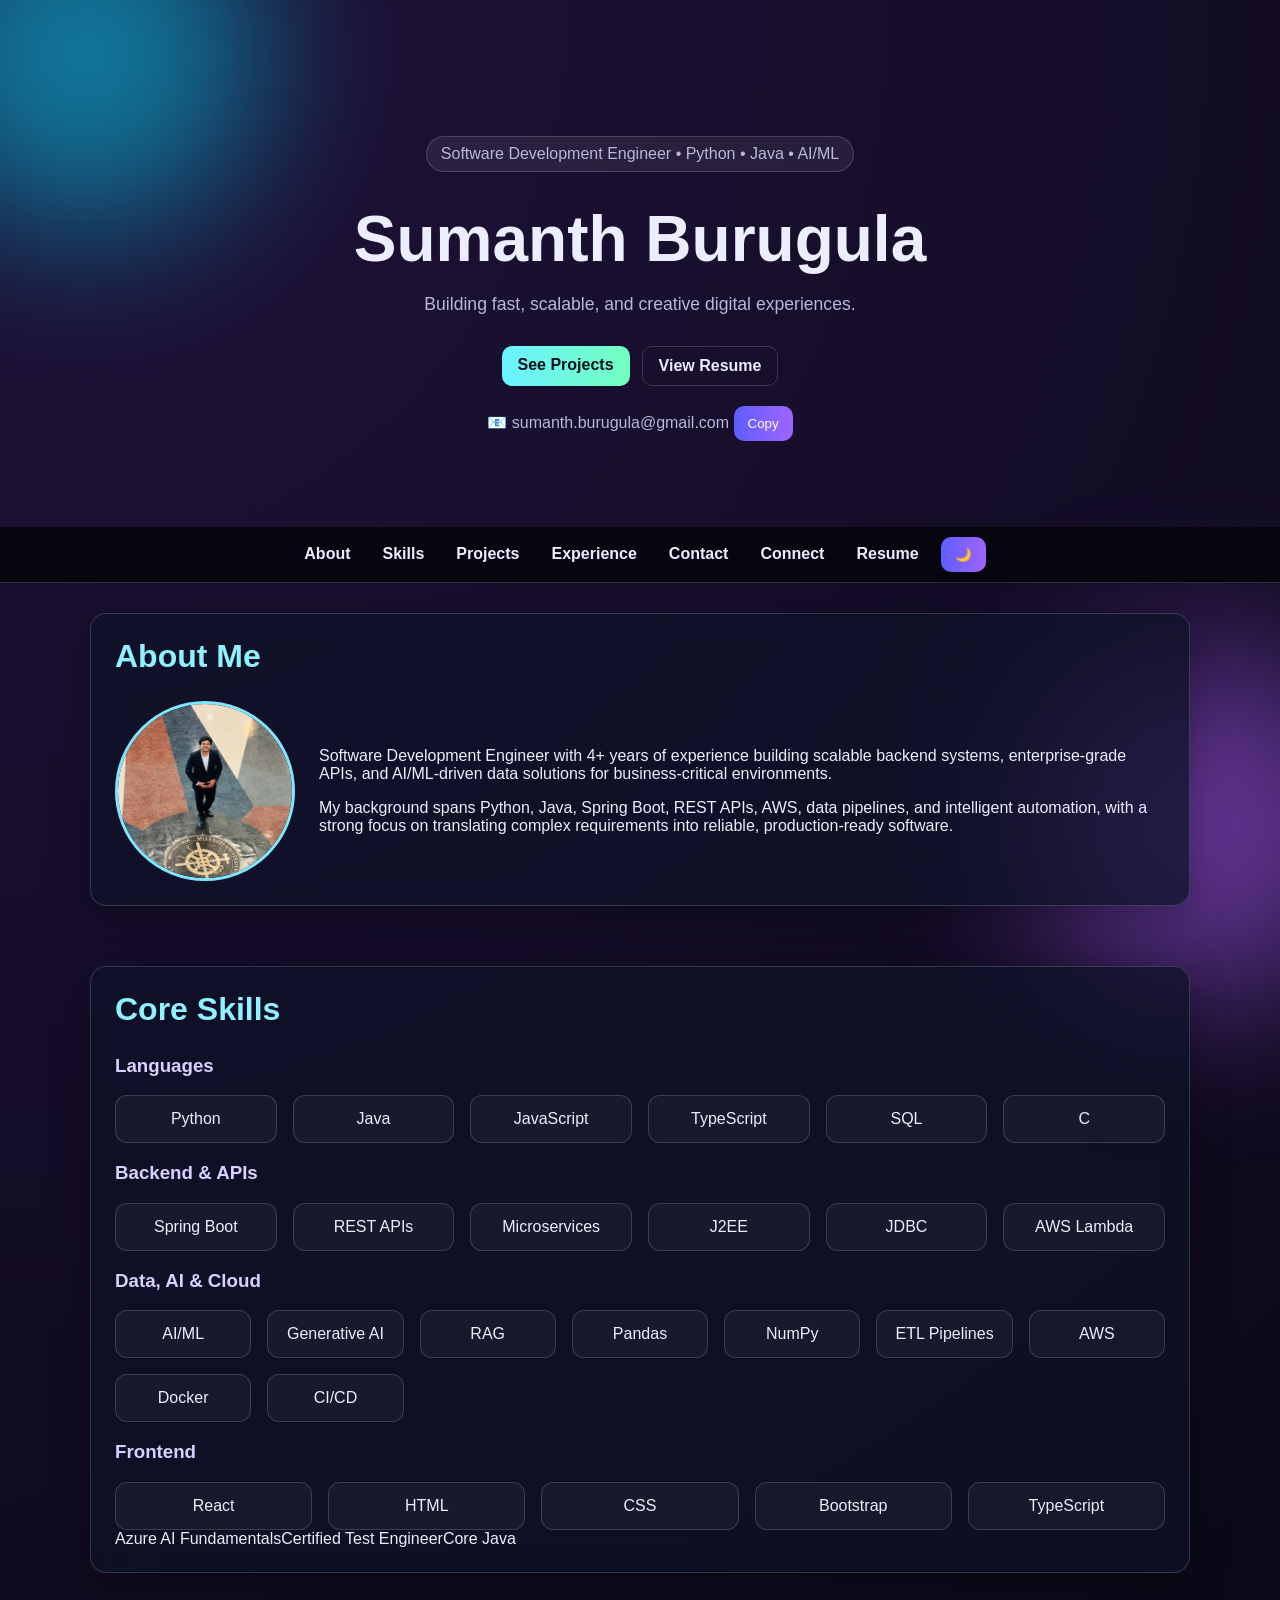
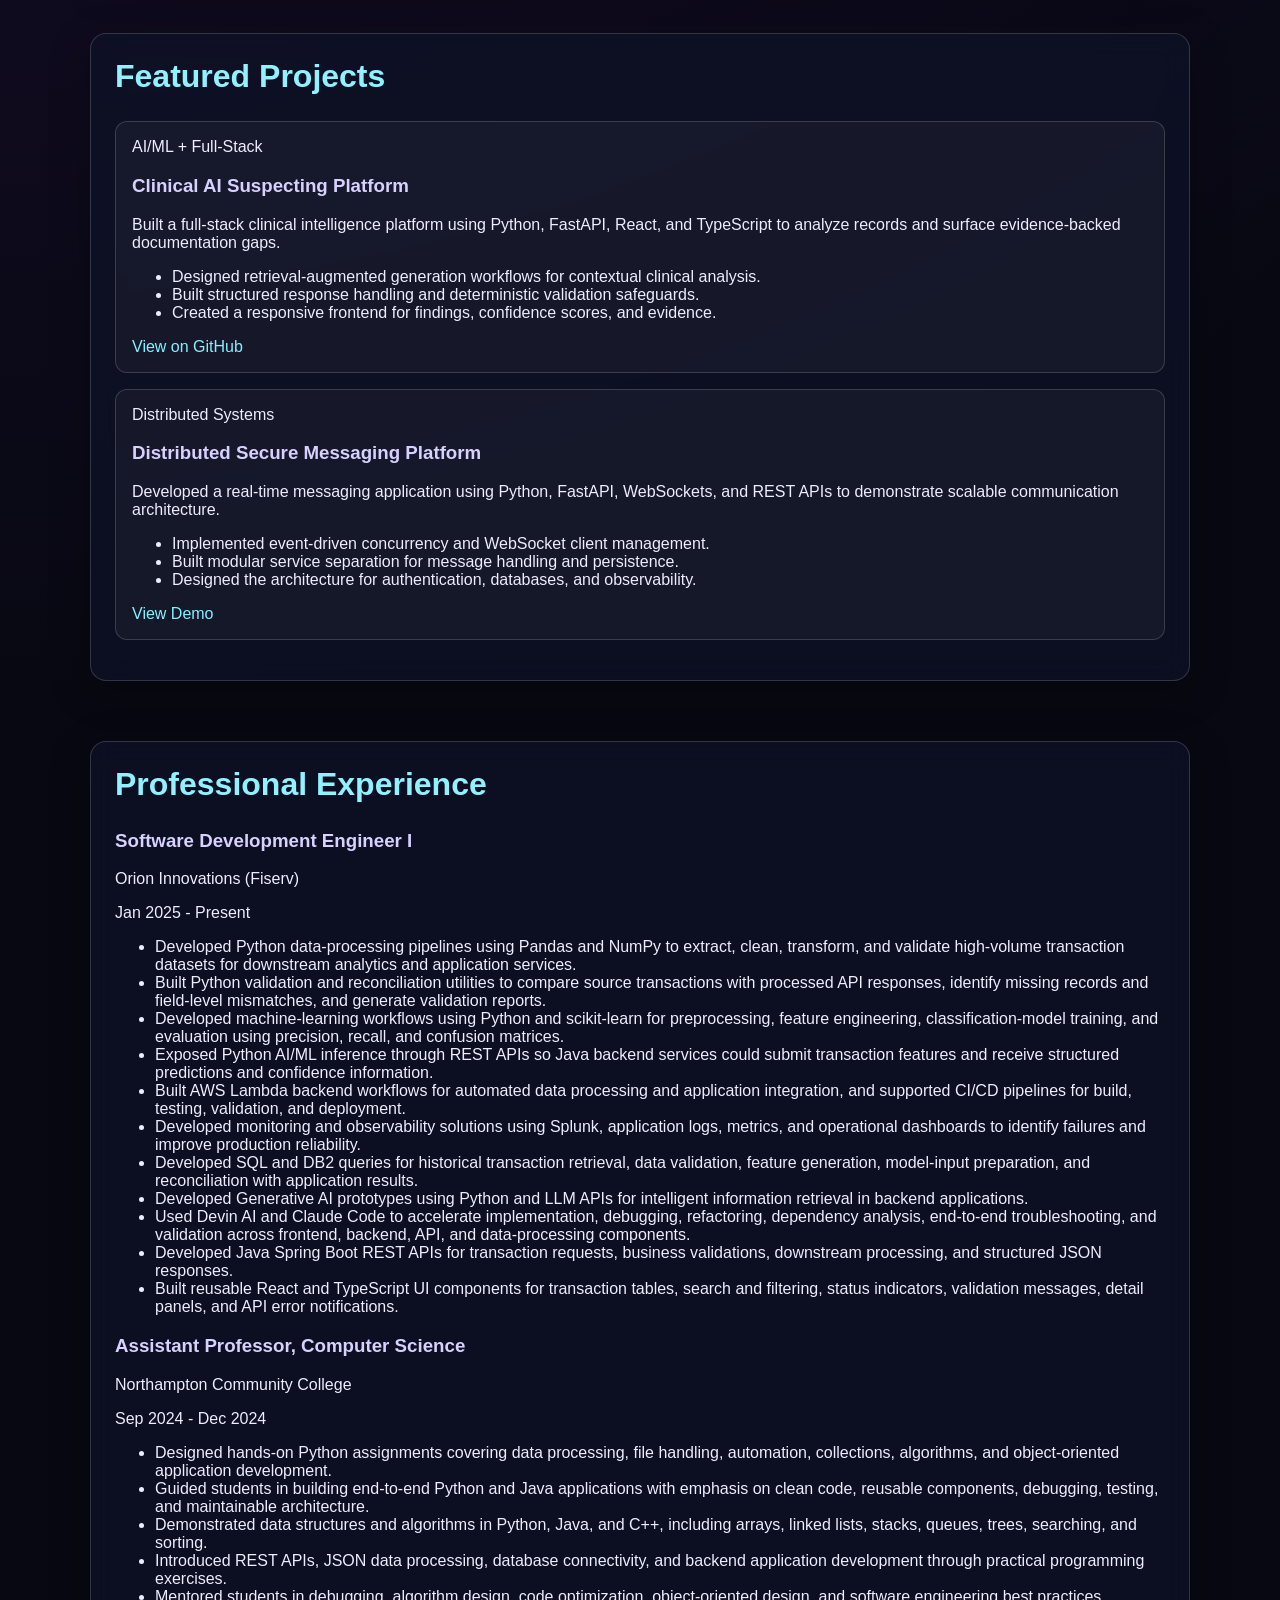
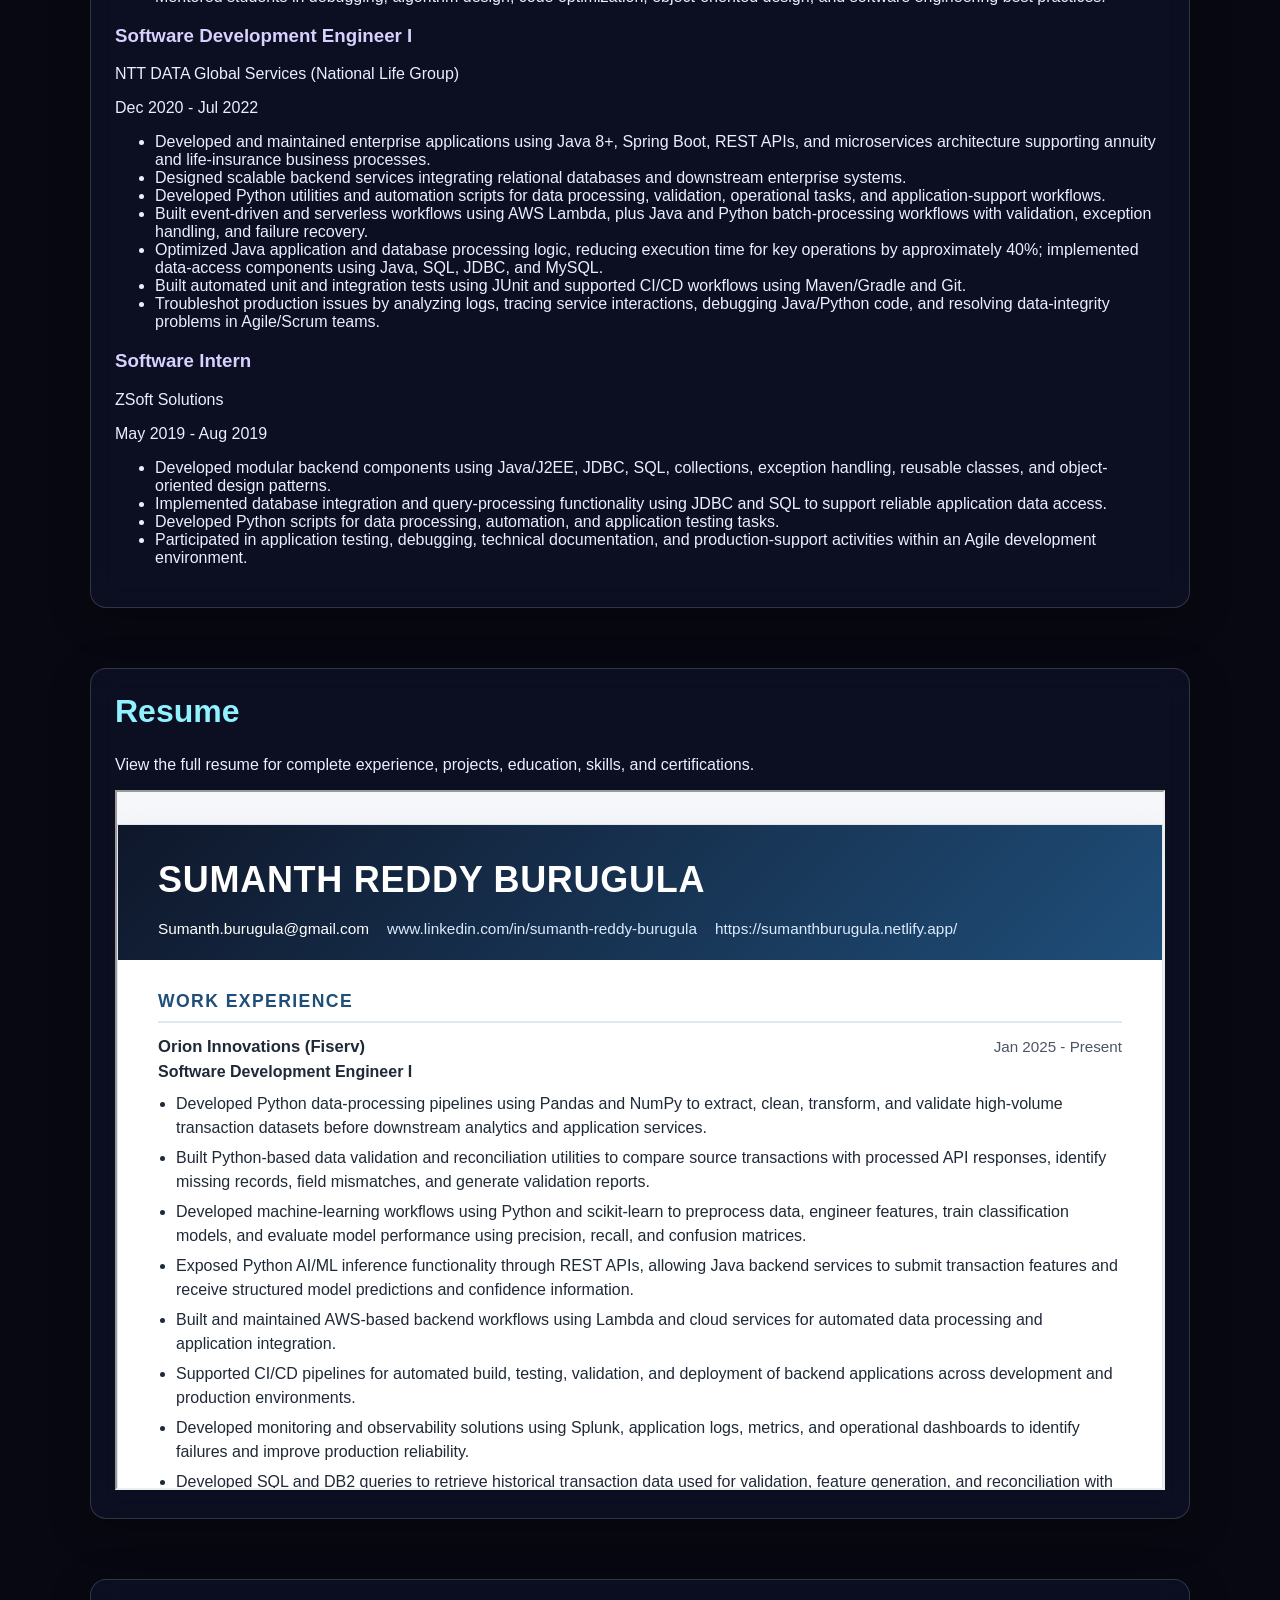
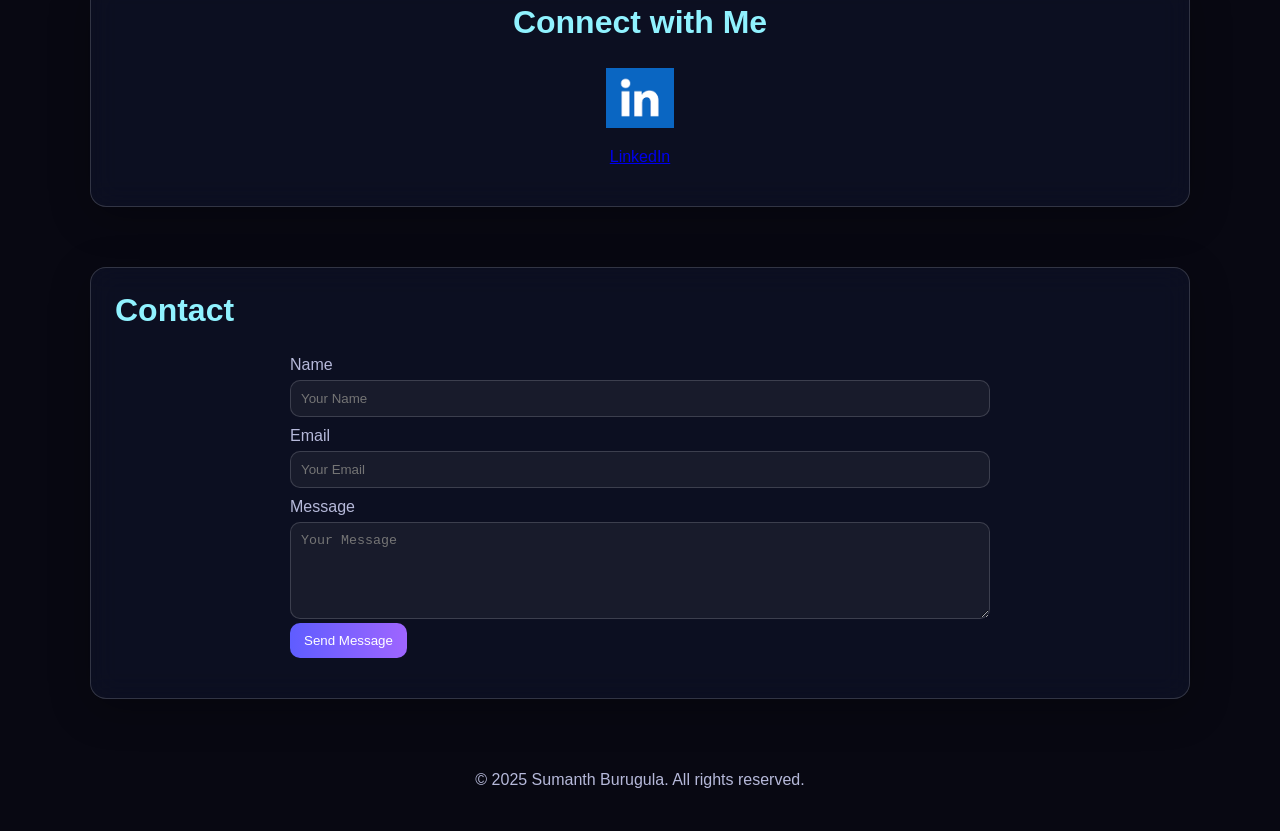
==== commit e614d954: "Update professional experience to match the complete resume, including all roles and responsibilitie" ====
--- a/index.html
+++ b/index.html
@@ -45,15 +45,8 @@
       <div class="about-content">
         <img src="images/Myimage.JPG" alt="Sumanth Burugula" class="profile-picture">
         <div>
-          <p>
-            Software Development Engineer with 4+ years of experience building scalable backend systems, enterprise-grade APIs,
-            and AI/ML-driven data solutions for business-critical environments.
-          </p>
-          <p>
-            My background spans Python, Java, Spring Boot, REST APIs, AWS, data pipelines, and intelligent automation, with a strong focus on
-            translating complex requirements into reliable, production-ready software. I enjoy building systems that improve efficiency,
-            strengthen observability, and support impactful business decisions.
-          </p>
+          <p>Software Development Engineer with 4+ years of experience building scalable backend systems, enterprise-grade APIs, and AI/ML-driven data solutions for business-critical environments.</p>
+          <p>My background spans Python, Java, Spring Boot, REST APIs, AWS, data pipelines, and intelligent automation, with a strong focus on translating complex requirements into reliable, production-ready software.</p>
         </div>
       </div>
     </div>
@@ -62,95 +55,22 @@
   <section id="skills" class="fade-in">
     <div class="container card">
       <h2>Core Skills</h2>
-
       <div class="skills-wrap">
-        <div class="skills-group">
-          <h3>Languages</h3>
-          <div class="skills-grid">
-            <div class="skill">Python</div>
-            <div class="skill">Java</div>
-            <div class="skill">JavaScript</div>
-            <div class="skill">TypeScript</div>
-            <div class="skill">SQL</div>
-            <div class="skill">C</div>
-          </div>
-        </div>
-
-        <div class="skills-group">
-          <h3>Backend & APIs</h3>
-          <div class="skills-grid">
-            <div class="skill">Spring Boot</div>
-            <div class="skill">REST APIs</div>
-            <div class="skill">Microservices</div>
-            <div class="skill">J2EE</div>
-            <div class="skill">JDBC</div>
-            <div class="skill">AWS Lambda</div>
-          </div>
-        </div>
-
-        <div class="skills-group">
-          <h3>Data, AI & Cloud</h3>
-          <div class="skills-grid">
-            <div class="skill">AI/ML</div>
-            <div class="skill">GenAI</div>
-            <div class="skill">RAG</div>
-            <div class="skill">Pandas</div>
-            <div class="skill">NumPy</div>
-            <div class="skill">ETL Pipelines</div>
-            <div class="skill">AWS</div>
-            <div class="skill">Docker</div>
-            <div class="skill">CI/CD</div>
-          </div>
-        </div>
-
-        <div class="skills-group">
-          <h3>Frontend</h3>
-          <div class="skills-grid">
-            <div class="skill">React</div>
-            <div class="skill">HTML</div>
-            <div class="skill">CSS</div>
-            <div class="skill">Bootstrap</div>
-            <div class="skill">TypeScript</div>
-          </div>
-        </div>
+        <div class="skills-group"><h3>Languages</h3><div class="skills-grid"><div class="skill">Python</div><div class="skill">Java</div><div class="skill">JavaScript</div><div class="skill">TypeScript</div><div class="skill">SQL</div><div class="skill">C</div></div></div>
+        <div class="skills-group"><h3>Backend & APIs</h3><div class="skills-grid"><div class="skill">Spring Boot</div><div class="skill">REST APIs</div><div class="skill">Microservices</div><div class="skill">J2EE</div><div class="skill">JDBC</div><div class="skill">AWS Lambda</div></div></div>
+        <div class="skills-group"><h3>Data, AI & Cloud</h3><div class="skills-grid"><div class="skill">AI/ML</div><div class="skill">Generative AI</div><div class="skill">RAG</div><div class="skill">Pandas</div><div class="skill">NumPy</div><div class="skill">ETL Pipelines</div><div class="skill">AWS</div><div class="skill">Docker</div><div class="skill">CI/CD</div></div></div>
+        <div class="skills-group"><h3>Frontend</h3><div class="skills-grid"><div class="skill">React</div><div class="skill">HTML</div><div class="skill">CSS</div><div class="skill">Bootstrap</div><div class="skill">TypeScript</div></div></div>
       </div>
-
-      <div class="cert-strip">
-        <span>Azure AI Fundamentals</span>
-        <span>Certified Test Engineer</span>
-        <span>Core Java</span>
-      </div>
+      <div class="cert-strip"><span>Azure AI Fundamentals</span><span>Certified Test Engineer</span><span>Core Java</span></div>
     </div>
   </section>
 
   <section id="projects" class="fade-in">
     <div class="container card">
       <h2>Featured Projects</h2>
-
       <div class="project-grid">
-        <article class="project">
-          <div class="project-tag">AI/ML + Full-Stack</div>
-          <h3>Clinical AI Suspecting Platform</h3>
-          <p>Built a full-stack clinical intelligence platform leveraging Python, FastAPI, React, and TypeScript to analyze records and surface evidence-backed documentation gaps.</p>
-          <ul>
-            <li>Designed a retrieval-augmented generation workflow for contextual clinical analysis.</li>
-            <li>Built structured response handling and deterministic validation safeguards.</li>
-            <li>Created a responsive frontend for review of findings, confidence scores, and evidence.</li>
-          </ul>
-          <a href="https://github.com/sumanth-burugula" target="_blank" rel="noopener noreferrer">View on GitHub</a>
-        </article>
-
-        <article class="project">
-          <div class="project-tag">Distributed Systems</div>
-          <h3>Distributed Secure Messaging Platform</h3>
-          <p>Developed a real-time messaging application using Python, FastAPI, WebSockets, and REST APIs to demonstrate scalable communication architecture.</p>
-          <ul>
-            <li>Implemented event-driven concurrency and WebSocket client management.</li>
-            <li>Built modular service separation for message handling and persistence layers.</li>
-            <li>Designed architecture for future authentication, database integration, and observability.</li>
-          </ul>
-          <a href="Project_Demo_Sample.mp4" target="_blank">View Demo</a>
-        </article>
+        <article class="project"><div class="project-tag">AI/ML + Full-Stack</div><h3>Clinical AI Suspecting Platform</h3><p>Built a full-stack clinical intelligence platform using Python, FastAPI, React, and TypeScript to analyze records and surface evidence-backed documentation gaps.</p><ul><li>Designed retrieval-augmented generation workflows for contextual clinical analysis.</li><li>Built structured response handling and deterministic validation safeguards.</li><li>Created a responsive frontend for findings, confidence scores, and evidence.</li></ul><a href="https://github.com/sumanth-burugula" target="_blank" rel="noopener noreferrer">View on GitHub</a></article>
+        <article class="project"><div class="project-tag">Distributed Systems</div><h3>Distributed Secure Messaging Platform</h3><p>Developed a real-time messaging application using Python, FastAPI, WebSockets, and REST APIs to demonstrate scalable communication architecture.</p><ul><li>Implemented event-driven concurrency and WebSocket client management.</li><li>Built modular service separation for message handling and persistence.</li><li>Designed the architecture for authentication, databases, and observability.</li></ul><a href="Project_Demo_Sample.mp4" target="_blank">View Demo</a></article>
       </div>
     </div>
   </section>
@@ -159,96 +79,54 @@
     <div class="container card">
       <h2>Professional Experience</h2>
 
-      <div class="exp-item">
-        <div class="exp-header">
-          <div>
-            <h3>Software Development Engineer I</h3>
-            <p>Orion Innovations (Fiserv)</p>
-          </div>
-          <span>Jan 2025 - Present</span>
-        </div>
-        <ul>
-          <li>Developed Python data pipelines and reconciliations for high-volume transaction datasets using Pandas, NumPy, SQL, and DB2.</li>
-          <li>Built AI/ML workflows for feature engineering, model training, and validation using scikit-learn and Python.</li>
-          <li>Exposed inference services through REST APIs and supported AWS-based backend automation using Lambda and cloud services.</li>
-          <li>Developed Java Spring Boot APIs and reusable React TypeScript UI components for transaction processing and monitoring.</li>
-        </ul>
-      </div>
+      <div class="exp-item"><div class="exp-header"><div><h3>Software Development Engineer I</h3><p>Orion Innovations (Fiserv)</p></div><span>Jan 2025 - Present</span></div><ul>
+        <li>Developed Python data-processing pipelines using Pandas and NumPy to extract, clean, transform, and validate high-volume transaction datasets for downstream analytics and application services.</li>
+        <li>Built Python validation and reconciliation utilities to compare source transactions with processed API responses, identify missing records and field-level mismatches, and generate validation reports.</li>
+        <li>Developed machine-learning workflows using Python and scikit-learn for preprocessing, feature engineering, classification-model training, and evaluation using precision, recall, and confusion matrices.</li>
+        <li>Exposed Python AI/ML inference through REST APIs so Java backend services could submit transaction features and receive structured predictions and confidence information.</li>
+        <li>Built AWS Lambda backend workflows for automated data processing and application integration, and supported CI/CD pipelines for build, testing, validation, and deployment.</li>
+        <li>Developed monitoring and observability solutions using Splunk, application logs, metrics, and operational dashboards to identify failures and improve production reliability.</li>
+        <li>Developed SQL and DB2 queries for historical transaction retrieval, data validation, feature generation, model-input preparation, and reconciliation with application results.</li>
+        <li>Developed Generative AI prototypes using Python and LLM APIs for intelligent information retrieval in backend applications.</li>
+        <li>Used Devin AI and Claude Code to accelerate implementation, debugging, refactoring, dependency analysis, end-to-end troubleshooting, and validation across frontend, backend, API, and data-processing components.</li>
+        <li>Developed Java Spring Boot REST APIs for transaction requests, business validations, downstream processing, and structured JSON responses.</li>
+        <li>Built reusable React and TypeScript UI components for transaction tables, search and filtering, status indicators, validation messages, detail panels, and API error notifications.</li>
+      </ul></div>
 
-      <div class="exp-item">
-        <div class="exp-header">
-          <div>
-            <h3>Assistant Professor, Computer Science</h3>
-            <p>Northampton Community College</p>
-          </div>
-          <span>Sep 2024 - Dec 2024</span>
-        </div>
-        <ul>
-          <li>Designed and delivered hands-on Python, Java, and C++ coursework focused on algorithms, OOP, debugging, and software engineering.</li>
-          <li>Guided students in backend concepts, REST APIs, JSON processing, and practical application development.</li>
-        </ul>
-      </div>
+      <div class="exp-item"><div class="exp-header"><div><h3>Assistant Professor, Computer Science</h3><p>Northampton Community College</p></div><span>Sep 2024 - Dec 2024</span></div><ul>
+        <li>Designed hands-on Python assignments covering data processing, file handling, automation, collections, algorithms, and object-oriented application development.</li>
+        <li>Guided students in building end-to-end Python and Java applications with emphasis on clean code, reusable components, debugging, testing, and maintainable architecture.</li>
+        <li>Demonstrated data structures and algorithms in Python, Java, and C++, including arrays, linked lists, stacks, queues, trees, searching, and sorting.</li>
+        <li>Introduced REST APIs, JSON data processing, database connectivity, and backend application development through practical programming exercises.</li>
+        <li>Mentored students in debugging, algorithm design, code optimization, object-oriented design, and software engineering best practices.</li>
+      </ul></div>
 
-      <div class="exp-item">
-        <div class="exp-header">
-          <div>
-            <h3>Software Development Engineer I</h3>
-            <p>NTT DATA Global Services (National Life Group)</p>
-          </div>
-          <span>Dec 2020 - Jul 2022</span>
-        </div>
-        <ul>
-          <li>Built and maintained enterprise Java applications and Spring Boot microservices supporting insurance business workflows.</li>
-          <li>Optimized application performance and database processing, reducing execution time by approximately 40%.</li>
-          <li>Developed Python automation tools, batch workflows, and AWS serverless components for operational support and integration.</li>
-        </ul>
-      </div>
+      <div class="exp-item"><div class="exp-header"><div><h3>Software Development Engineer I</h3><p>NTT DATA Global Services (National Life Group)</p></div><span>Dec 2020 - Jul 2022</span></div><ul>
+        <li>Developed and maintained enterprise applications using Java 8+, Spring Boot, REST APIs, and microservices architecture supporting annuity and life-insurance business processes.</li>
+        <li>Designed scalable backend services integrating relational databases and downstream enterprise systems.</li>
+        <li>Developed Python utilities and automation scripts for data processing, validation, operational tasks, and application-support workflows.</li>
+        <li>Built event-driven and serverless workflows using AWS Lambda, plus Java and Python batch-processing workflows with validation, exception handling, and failure recovery.</li>
+        <li>Optimized Java application and database processing logic, reducing execution time for key operations by approximately 40%; implemented data-access components using Java, SQL, JDBC, and MySQL.</li>
+        <li>Built automated unit and integration tests using JUnit and supported CI/CD workflows using Maven/Gradle and Git.</li>
+        <li>Troubleshot production issues by analyzing logs, tracing service interactions, debugging Java/Python code, and resolving data-integrity problems in Agile/Scrum teams.</li>
+      </ul></div>
+
+      <div class="exp-item"><div class="exp-header"><div><h3>Software Intern</h3><p>ZSoft Solutions</p></div><span>May 2019 - Aug 2019</span></div><ul>
+        <li>Developed modular backend components using Java/J2EE, JDBC, SQL, collections, exception handling, reusable classes, and object-oriented design patterns.</li>
+        <li>Implemented database integration and query-processing functionality using JDBC and SQL to support reliable application data access.</li>
+        <li>Developed Python scripts for data processing, automation, and application testing tasks.</li>
+        <li>Participated in application testing, debugging, technical documentation, and production-support activities within an Agile development environment.</li>
+      </ul></div>
     </div>
   </section>
 
-  <section id="resume" class="fade-in">
-    <div class="container card">
-      <h2>Resume</h2>
-      <p>View the full resume or open the resume page for a recruiter-friendly version of my experience and qualifications.</p>
-      <iframe src="files/Sumanth_Reddy_Burugula_Resume.html" width="100%" height="700" title="Sumanth Burugula Resume"></iframe>
-    </div>
-  </section>
+  <section id="resume" class="fade-in"><div class="container card"><h2>Resume</h2><p>View the full resume for complete experience, projects, education, skills, and certifications.</p><iframe src="files/Sumanth_Reddy_Burugula_Resume.html" width="100%" height="700" title="Sumanth Burugula Resume"></iframe></div></section>
 
-  <section id="connect" class="fade-in">
-    <div class="container card connect-content">
-      <h2>Connect with Me</h2>
-      <a href="https://www.linkedin.com/in/sumanth-reddy-burugula/" target="_blank" rel="noopener noreferrer">
-        <img src="images/linkedin.png" alt="My LinkedIn Profile" class="linkedin-image">
-      </a>
-      <p><a href="https://www.linkedin.com/in/sumanth-reddy-burugula/" target="_blank" rel="noopener noreferrer">LinkedIn</a></p>
-    </div>
-  </section>
+  <section id="connect" class="fade-in"><div class="container card connect-content"><h2>Connect with Me</h2><a href="https://www.linkedin.com/in/sumanth-reddy-burugula/" target="_blank" rel="noopener noreferrer"><img src="images/linkedin.png" alt="My LinkedIn Profile" class="linkedin-image"></a><p><a href="https://www.linkedin.com/in/sumanth-reddy-burugula/" target="_blank" rel="noopener noreferrer">LinkedIn</a></p></div></section>
 
-  <section id="contact" class="fade-in">
-    <div class="container card">
-      <h2>Contact</h2>
-      <form id="contactForm" action="#" method="POST">
-        <label for="name">Name</label>
-        <input type="text" id="name" name="name" placeholder="Your Name" required>
+  <section id="contact" class="fade-in"><div class="container card"><h2>Contact</h2><form id="contactForm" action="#" method="POST"><label for="name">Name</label><input type="text" id="name" name="name" placeholder="Your Name" required><label for="email">Email</label><input type="email" id="email" name="email" placeholder="Your Email" required><label for="message">Message</label><textarea id="message" name="message" placeholder="Your Message" rows="5" required></textarea><button type="submit">Send Message</button></form><p id="formResponse"></p></div></section>
 
-        <label for="email">Email</label>
-        <input type="email" id="email" name="email" placeholder="Your Email" required>
-
-        <label for="message">Message</label>
-        <textarea id="message" name="message" placeholder="Your Message" rows="5" required></textarea>
-
-        <button type="submit">Send Message</button>
-      </form>
-      <p id="formResponse"></p>
-    </div>
-  </section>
-
-  <footer>
-    <div class="container">
-      <p>&copy; 2025 Sumanth Burugula. All rights reserved.</p>
-    </div>
-  </footer>
-
+  <footer><div class="container"><p>&copy; 2025 Sumanth Burugula. All rights reserved.</p></div></footer>
   <script src="scripts/script.js"></script>
 </body>
 </html>
